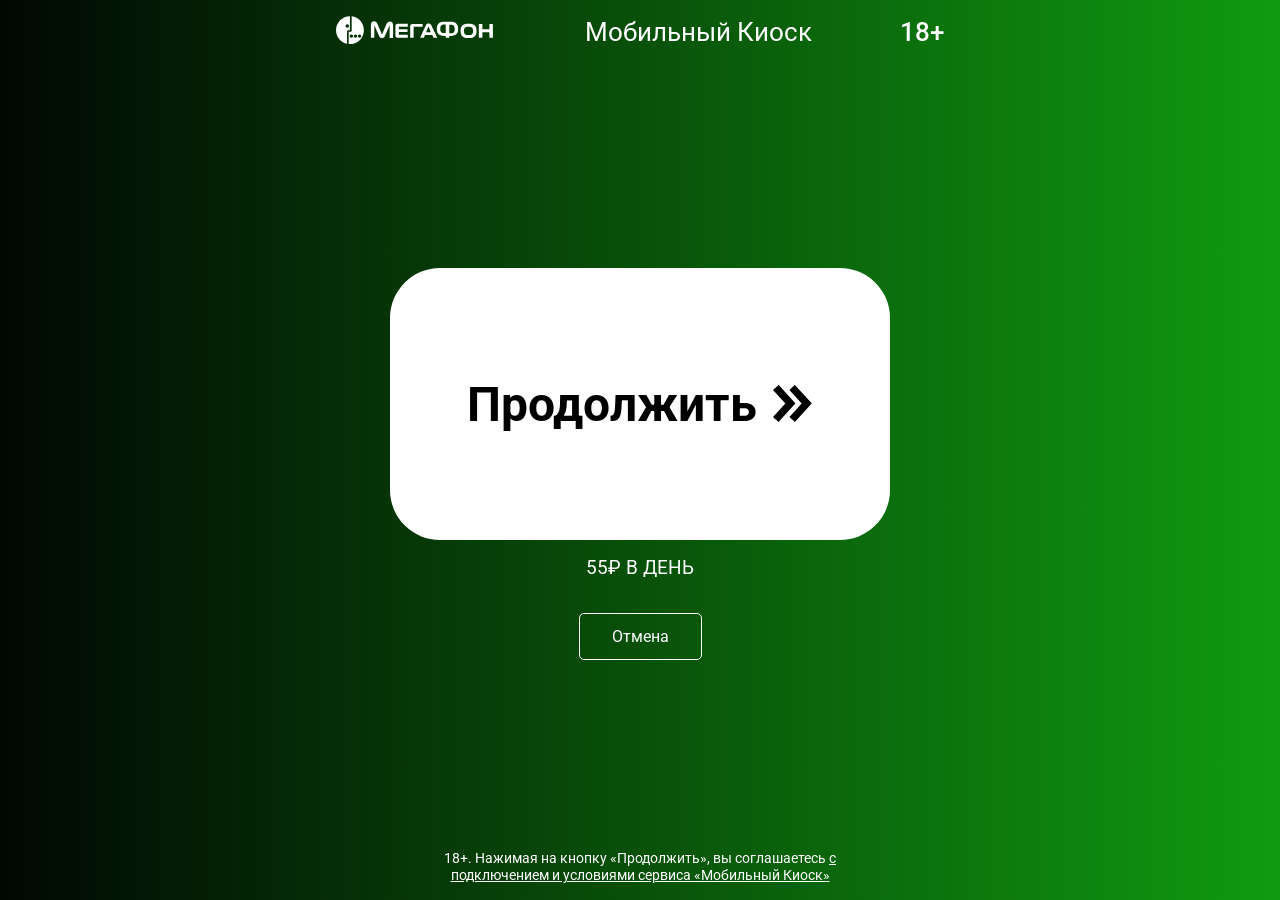
==== index.html @ 74bf2bff "Add files via upload" ====
<!DOCTYPE html>
<html lang="ru">
  <head>
    <meta charset="UTF-8" />
    <meta name="viewport" content="width=device-width, initial-scale=1.0" />
    <link rel="preconnect" href="https://fonts.googleapis.com" />
    <link rel="preconnect" href="https://fonts.gstatic.com" crossorigin />
    <link
      href="https://fonts.googleapis.com/css2?family=Montserrat+Alternates:ital,wght@0,100;0,200;0,300;0,400;0,500;0,600;0,700;0,800;0,900;1,100;1,200;1,300;1,400;1,500;1,600;1,700;1,800;1,900&family=Montserrat:ital,wght@0,100..900;1,100..900&family=PT+Sans:ital,wght@0,400;0,700;1,400;1,700&family=Roboto:ital,wght@0,100..900;1,100..900&display=swap"
      rel="stylesheet"
    />
    <title>МОБИЛЬНЫЙ КИОСК</title>
    <style>
      :root {
        font-size: 10px;
        font-size: clamp(6px, 3vmin, 16px);
        --container: 640px;
        --bgColor: linear-gradient(90deg, #010703, #109b10);
        --logoMega-size: 10rem;
        --logoText-size: 1.6rem;
        /* --logoMega-color: #25c04b; */
        --logoMega-color: white;
        --btnWrapper-size: 10px;
        --footerWrapper-size: 0.9rem;
      }

      * {
        margin: 0;
        padding: 0;
        -webkit-box-sizing: border-box;
        box-sizing: border-box;
        font-family: Roboto, sans-serif;
      }

      body {
        display: flex;
        flex-direction: column;
        width: 100%;
        height: calc(var(--vh, 1vh) * 100);  
        height: 100dvh;
        position: fixed;
        overflow: hidden; 
      }

      .bg {
        width: 100%;
        height: 100%;
        position: fixed;
        top: 0;
        left: 0;
        background: var(--bgColor);
        z-index: -1;
      }

      .header {
        width: 100%;
        padding-top: 1rem;
        padding-bottom: 1rem;
      }

      .headerWrapper {
        display: flex;
        justify-content: space-between;
        align-items: center;
        /* align-items: baseline;  */
      }

      .container {
        width: 100%;
        max-width: var(--container);
        margin-left: auto;
        margin-right: auto;
        padding-left: 1rem;
        padding-right: 1rem;
      }

      .logoMega {
        width: var(--logoMega-size);
      }

      .logoMega svg path,
      .logoMega svg polygon {
        fill: var(--logoMega-color);
      }

      .logoText {
        font-size: var(--logoText-size);
        font-family: Roboto, sans-serif;
        color: white;
        font-weight: 400;
        /* transform: translateY(-0.2rem);  */
      }

      .logoAge {
        font-size: var(--logoText-size);
        font-family: Roboto, sans-serif;
        color: white;
        font-weight: 500;
        /* transform: translateY(-0.2rem);  */
      }

      .main {
        width: 100%;
        flex: 1;
        min-height: 0;
        margin-bottom: auto;
      }

      .mainWrapper {
        display: flex;
        flex-direction: column;
        justify-content: center;
        align-items: center;
        width: 100%;
        height: 100%;
      }

      .btnWrapper {
        display: flex;
        flex-direction: column;
        justify-content: center;
        align-items: center;
        width: 100%;
        max-width: 50em;
        font-size: var(--btnWrapper-size);
      }

      .btn {
        display: flex;
        justify-content: center;
        align-items: center;
        width: 100%;
        /* height: 30em; */
        height: 17rem;
        background-color: white;
        border-radius: 50px;
        text-decoration: none;
      }

      .btn span {
        display: flex;
        align-items: center;
        font-size: 3rem;
        cursor: pointer;
        font-weight: 700;
        color: black;
      }

      .btn span svg {
        width: 2.5rem;
        margin-left: 1rem;
      }

      .price {
        font-size: 1.2rem;
        color: white;
        text-align: center;
        padding-top: 1rem;
        padding-bottom: 1rem;
        margin-bottom: 2rem;
        text-transform: uppercase;
      }

      .cancelWrapper {
        font-size: 1rem;
      }

      .cancel {
        font-size: 1rem;
        padding: 0.8rem 2rem;
        background-color: #f1efef00;
        border: 1px solid #ffffff;
        color: #ffffff;
        border-radius: 5px;
        text-decoration: none;
      }



      .footer {
        width: 100%;
        padding-bottom: 1rem;
        font-size: var(--footerWrapper-size);
      }

      .footerWrapper {
        color: white;
        text-align: center;
      }
      .footerWrapper span a {
        color: white;
        cursor: pointer;
      }

      @media (max-height: 300px) {
        :root {
          font-size: 3vh;
        }
      }
      @media (max-width: 310px) {
        :root {
          font-size: 3vw;
        }
      }
    </style>
  </head>

  <body>
    <div class="bg"></div>
    <header class="header">
      <div class="container headerWrapper">
        <div class="logoMega">
          <svg
            version="1.1"
            id="Layer_1"
            xmlns="http://www.w3.org/2000/svg"
            xmlns:xlink="http://www.w3.org/1999/xlink"
            x="0px"
            y="0px"
            viewBox="0 0 310 55"
            enable-background="new 0 0 304 55"
            xml:space="preserve"
          >
            <g id="Page-1">
              <g id="megafon-logo-green">
                <g id="Group">
                  <path
                    id="Shape"
                    d="M30.3,0.7v27.8l0,0l0,0c0,1.3-1,2.2-2.2,2.2h-3.3l0,0c-0.2,0-0.3,0.2-0.3,0.3v23.3
                c0.8,0,1.6,0.2,2.5,0.2c14.9,0,27-12.1,27-27C54,13.8,43.7,2.3,30.3,0.7z M29.7,42.3c-1.9,0-3.3-1.6-3.3-3.3
                c0-1.9,1.6-3.3,3.3-3.3c1.9,0,3.3,1.6,3.3,3.3C33.2,40.8,31.6,42.3,29.7,42.3z M37.6,42.3c-1.9,0-3.3-1.6-3.3-3.3
                c0-1.9,1.6-3.3,3.3-3.3c1.9,0,3.3,1.6,3.3,3.3S39.6,42.3,37.6,42.3z M45.6,42.3c-1.9,0-3.3-1.6-3.3-3.3c0-1.9,1.6-3.3,3.3-3.3
                c1.9,0,3.3,1.6,3.3,3.3S47.5,42.3,45.6,42.3z"
                  />
                  <path
                    id="Shape_1_"
                    d="M27,0.6c-14.9,0-27,12.1-27,27c0,13.1,9.1,23.8,21.3,26.3V29.6l0,0c0-1.1,1-2,2-2.2l0,0
                h1.1h2.2c0.2,0,0.3-0.2,0.3-0.3L27,0.6L27,0.6z M21.8,22.8c-1.9,0-3.3-1.6-3.3-3.3c0-1.9,1.6-3.3,3.3-3.3c1.9,0,3.3,1.6,3.3,3.3
                S23.6,22.8,21.8,22.8z"
                  />
                </g>
                <g id="Group_1_" transform="translate(67.000000, 10.000000)">
                  <polygon
                    id="Shape_2_"
                    points="230.3,5.3 230.3,15.5 216.7,15.5 216.7,5.3 209.8,5.3 209.8,32.3 216.7,32.3
                216.7,21.4 230.3,21.4 230.3,32.3 237,32.3 237,5.3 			"
                  />
                  <path
                    id="Shape_3_"
                    d="M117.9,8.4c-1.1-2.4-3.3-3.7-5.5-3.7l0,0l0,0l0,0c-2.2,0-4.5,1.3-5.5,3.7L96,32.4h7.2
                l2.4-5.7h14l2.4,5.7h7.2L117.9,8.4z M107.5,21.3l4.1-9.9c0.2-0.3,0.3-0.3,0.5-0.3l0,0l0,0c0.2,0,0.5,0,0.5,0.3l4.1,9.9H107.5z"
                  />
                  <path
                    id="Shape_4_"
                    d="M37.5,0.5c-3.2,0-5.2,1.7-6.7,5.1l-8.7,20.3L13.3,5.5c-1.4-3.3-3.5-5.1-6.7-5.1
                c-3,0-6,2-6,6.7v25.1h6.7V8l8.9,20.1c1.1,2.9,3.2,4.6,5.9,4.6l0,0l0,0l0,0l0,0c2.9,0,4.8-1.7,5.9-4.6L36.9,8v24.5h6.7V7.4
                C43.5,2.7,40.5,0.5,37.5,0.5z"
                  />
                  <path
                    id="Shape_5_"
                    d="M55.4,26.6c-0.3,0-0.7-0.3-0.7-0.7v-4.8h16.8v-5.5H54.7v-4.1c0-0.3,0.3-0.7,0.7-0.7h16.7
                V5.1h-20c-2.4,0-4,1.9-4,4V28c0,2,1.7,4,4,4h20v-5.7H55.4V26.6L55.4,26.6z"
                  />
                  <path
                    id="Shape_6_"
                    d="M83.4,32.3V11.7c0-0.3,0.3-0.7,0.7-0.7h16.7V5.3h-20c-2.4,0-4,1.9-4,4v22.9L83.4,32.3
                L83.4,32.3L83.4,32.3z"
                  />
                  <path
                    id="Shape_7_"
                    d="M205.4,18.9c0-9.4-4.1-13.8-14.3-13.8h-2.4c-10.2,0-14.3,4.5-14.3,13.8l0,0
                c0,9.2,4.1,13.8,14.3,13.8h2.2C201.3,32.5,205.4,28.1,205.4,18.9L205.4,18.9z M190.9,27h-2.2c-5.5,0-7.8-2.5-7.8-8.1l0,0
                c0-5.4,1.9-8.1,7.8-8.1h2.2c5.7,0,7.8,2.7,7.8,8.1l0,0C198.7,24.4,196.6,27,190.9,27z"
                  />
                  <path
                    id="Shape_8_"
                    d="M155.7,1.1h-13.4c-10,0-14,5.1-14,13.8c0,1.4,0.2,2.7,0.3,3.8c1.1,6.2,4.8,10,14.1,10h3
                v3.5h6.7v-3.5h2.9c9.4,0,13.1-3.8,14.1-10c0.2-1.1,0.3-2.4,0.3-3.8C169.6,6.2,165.5,1.1,155.7,1.1z M145.5,23.1h-3
                c-4.6,0-6.2-1.7-7.2-4.5c-0.3-1-0.3-2.4-0.3-3.8c0-5.7,2.7-8.1,6.5-8.1h4.1v16.4H145.5L145.5,23.1z M162.7,18.9
                c-1,2.7-2.7,4.5-7.2,4.5h-3V6.9h4.1c3.8,0,6.5,2.4,6.5,8.1C163,16.5,163,17.7,162.7,18.9z"
                  />
                </g>
              </g>
            </g>
          </svg>
        </div>
        <div class="logoText">Мобильный Киоск</div>
        <div class="logoAge">18+</div>
      </div>
    </header>
    <main class="main">
      <div class="container mainWrapper">
        <div class="btnWrapper">
          <a href="#" id="btn" class="btn">
            <span
              >Продолжить
              <svg
                width="100%"
                height="100%"
                viewBox="0 0 31 29"
                fill="none"
                xmlns="http://www.w3.org/2000/svg"
              >
                <path
                  d="M4.85352 1.39822L16.1035 13.8982L16.498 14.3367L16.0996 14.7722L4.64062 27.2722L4.20312 27.7488L3.72461 27.3142L1.43262 25.2303L0.954102 24.7957L1.38672 24.3142L10.3701 14.3328L1.38672 4.35134L0.935547 3.84939L1.4541 3.41677L3.9541 1.33377L4.43457 0.9324L4.85352 1.39822ZM17.3496 1.39334L28.8076 13.8933L29.21 14.3328L28.8076 14.7722L17.3496 27.2722L16.9121 27.7488L16.4326 27.3142L14.1416 25.2303L13.6631 24.7957L14.0957 24.3142L23.0791 14.3328L14.0957 4.35134L13.6631 3.8699L14.1416 3.43533L16.4326 1.35134L16.9121 0.916775L17.3496 1.39334Z"
                  fill="black"
                  stroke="black"
                  stroke-width="1.3"
                />
              </svg>
            </span>
          </a>
          <div class="price">55₽ в день</div>
          <div class="cancelWrapper">
            <a href="https:google.com" class="cancel"> Отмена </a>
          </div>
        </div>
      </div>
    </main>
    <footer class="footer">
      <div class="container footerWrapper">
        <span>
          18+. Нажимая на кнопку «Продолжить», вы соглашаетесь
          <a href="http://moy-m-portal.ru/moi_podpiski/">
            с <br />
            подключением и условиями сервиса «Мобильный Киоск»</a
          >
        </span>
      </div>
    </footer>
  </body>

  <script>
    let vh = window.innerHeight * 0.01;
    document.documentElement.style.setProperty("--vh", `${vh}px`);

    window.addEventListener(
      "orientationchange",
      function () {
        let vh = window.innerHeight * 0.01;
        document.documentElement.style.setProperty("--vh", `${vh}px`);
      },
      false
    );
    window.addEventListener("resize", () => {
      let vh = window.innerHeight * 0.01;
      document.documentElement.style.setProperty("--vh", `${vh}px`);
    });
  </script>
</html>
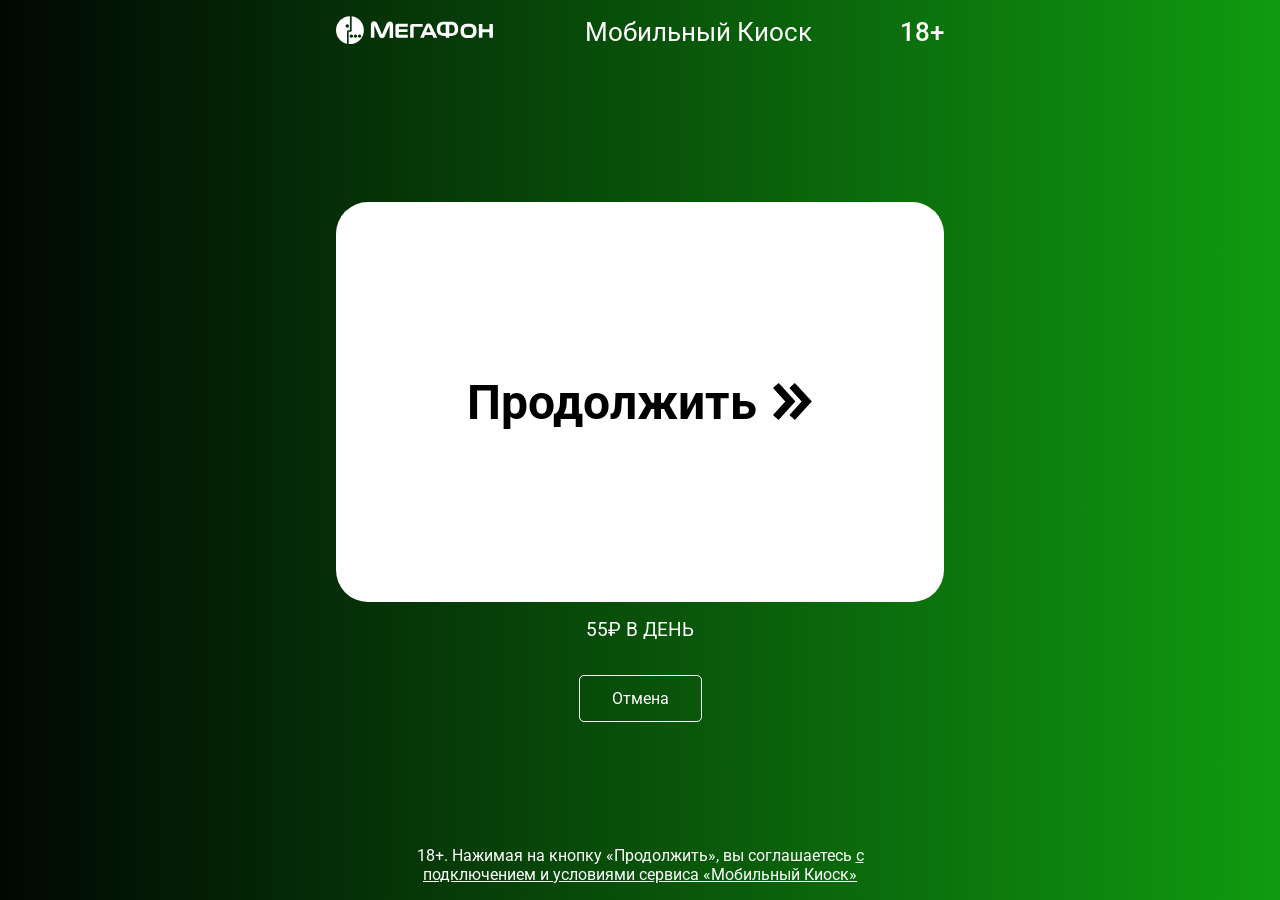
==== commit e8ca86c5: "Add files via upload" ====
--- a/index.html
+++ b/index.html
@@ -21,7 +21,7 @@
         /* --logoMega-color: #25c04b; */
         --logoMega-color: white;
         --btnWrapper-size: 10px;
-        --footerWrapper-size: 0.9rem;
+        --footerWrapper-size: 1rem;
       }
 
       * {
@@ -121,7 +121,7 @@
         justify-content: center;
         align-items: center;
         width: 100%;
-        max-width: 50em;
+        max-width: 50rem;
         font-size: var(--btnWrapper-size);
       }
 
@@ -131,9 +131,9 @@
         align-items: center;
         width: 100%;
         /* height: 30em; */
-        height: 17rem;
+        height: 25rem;
         background-color: white;
-        border-radius: 50px;
+        border-radius: 2rem;
         text-decoration: none;
       }
 
@@ -175,8 +175,6 @@
         text-decoration: none;
       }
 
-
-
       .footer {
         width: 100%;
         padding-bottom: 1rem;
@@ -192,14 +190,29 @@
         cursor: pointer;
       }
 
+      @media (max-height: 700px){
+        .btn{
+            height: 20rem;
+        }
+
+        .price {
+            margin-bottom: 1rem;
+        }
+      }
+
+      
+      @media (max-height: 650px){ .btn{height: 17rem;}}
+
+      @media (max-height: 500px){ .btn{height: 15rem;}}
+
       @media (max-height: 300px) {
         :root {
-          font-size: 3vh;
+            font-size: clamp(1px, 2.5vmin, 10px);
         }
       }
       @media (max-width: 310px) {
         :root {
-          font-size: 3vw;
+            font-size: clamp(1px, 2.5vmin, 10px);
         }
       }
     </style>
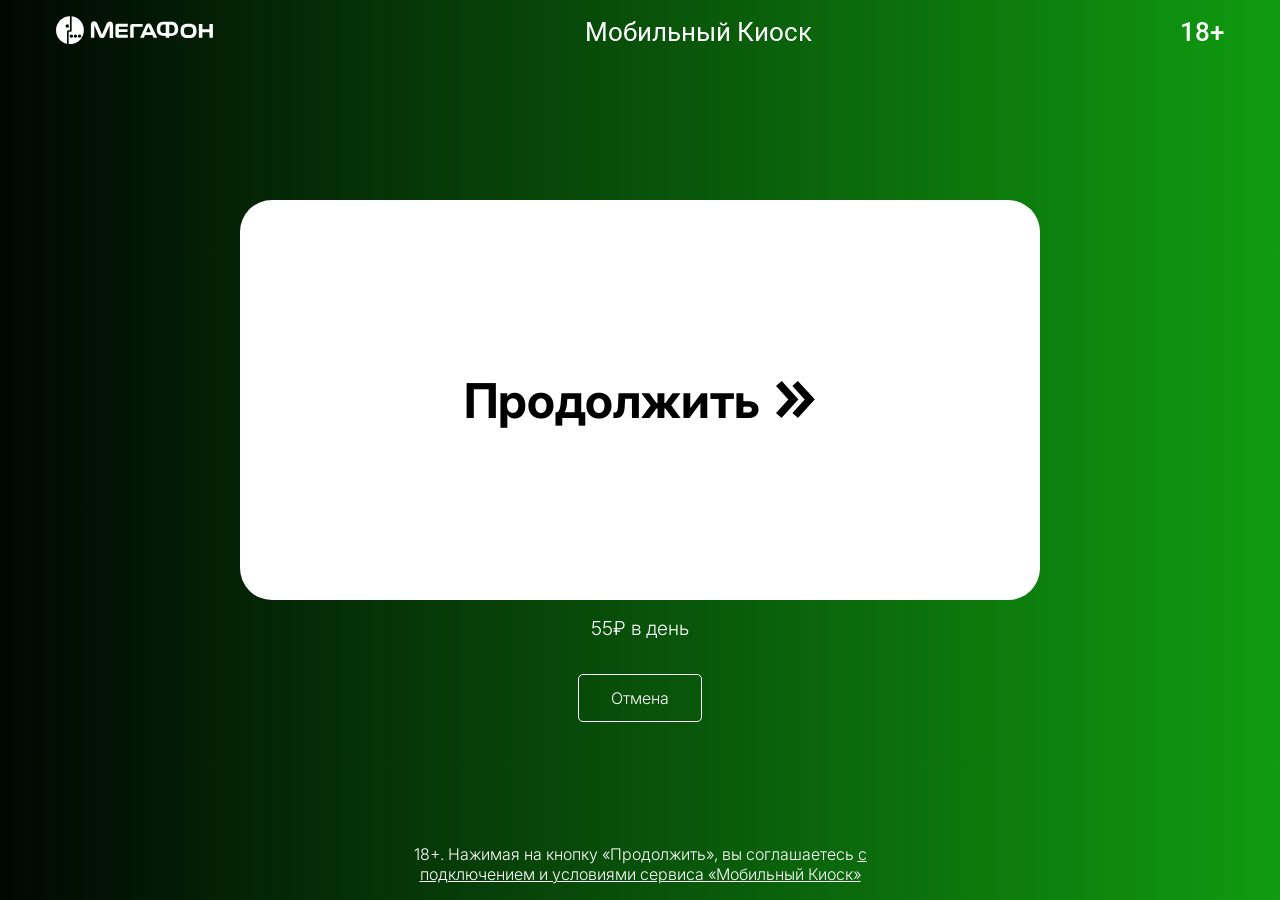
==== commit 97e116f9: "Add files via upload" ====
--- a/index.html
+++ b/index.html
@@ -3,18 +3,15 @@
   <head>
     <meta charset="UTF-8" />
     <meta name="viewport" content="width=device-width, initial-scale=1.0" />
-    <link rel="preconnect" href="https://fonts.googleapis.com" />
-    <link rel="preconnect" href="https://fonts.gstatic.com" crossorigin />
-    <link
-      href="https://fonts.googleapis.com/css2?family=Montserrat+Alternates:ital,wght@0,100;0,200;0,300;0,400;0,500;0,600;0,700;0,800;0,900;1,100;1,200;1,300;1,400;1,500;1,600;1,700;1,800;1,900&family=Montserrat:ital,wght@0,100..900;1,100..900&family=PT+Sans:ital,wght@0,400;0,700;1,400;1,700&family=Roboto:ital,wght@0,100..900;1,100..900&display=swap"
-      rel="stylesheet"
-    />
-    <title>МОБИЛЬНЫЙ КИОСК</title>
+    <link rel="preconnect" href="https://fonts.googleapis.com">
+    <link rel="preconnect" href="https://fonts.gstatic.com" crossorigin>
+    <link href="https://fonts.googleapis.com/css2?family=Inter:ital,opsz,wght@0,14..32,100..900;1,14..32,100..900&family=Roboto:ital,wght@0,100..900;1,100..900&display=swap" rel="stylesheet">
+    <title>Megafon Киоск</title>
     <style>
       :root {
         font-size: 10px;
         font-size: clamp(6px, 3vmin, 16px);
-        --container: 640px;
+        --container: 1200px;
         --bgColor: linear-gradient(90deg, #010703, #109b10);
         --logoMega-size: 10rem;
         --logoText-size: 1.6rem;
@@ -29,7 +26,6 @@
         padding: 0;
         -webkit-box-sizing: border-box;
         box-sizing: border-box;
-        font-family: Roboto, sans-serif;
       }
 
       body {
@@ -85,7 +81,7 @@
 
       .logoText {
         font-size: var(--logoText-size);
-        font-family: Roboto, sans-serif;
+        font-family: "Roboto", sans-serif;
         color: white;
         font-weight: 400;
         /* transform: translateY(-0.2rem);  */
@@ -93,7 +89,7 @@
 
       .logoAge {
         font-size: var(--logoText-size);
-        font-family: Roboto, sans-serif;
+        font-family: "Roboto", sans-serif;
         color: white;
         font-weight: 500;
         /* transform: translateY(-0.2rem);  */
@@ -141,6 +137,7 @@
         display: flex;
         align-items: center;
         font-size: 3rem;
+        font-family: "Inter", sans-serif;
         cursor: pointer;
         font-weight: 700;
         color: black;
@@ -153,12 +150,13 @@
 
       .price {
         font-size: 1.2rem;
+        font-weight: 300;
+        font-family: "Inter", sans-serif;
         color: white;
         text-align: center;
         padding-top: 1rem;
         padding-bottom: 1rem;
         margin-bottom: 2rem;
-        text-transform: uppercase;
       }
 
       .cancelWrapper {
@@ -167,6 +165,8 @@
 
       .cancel {
         font-size: 1rem;
+        font-weight: 300;
+        font-family: "Inter", sans-serif;
         padding: 0.8rem 2rem;
         background-color: #f1efef00;
         border: 1px solid #ffffff;
@@ -179,6 +179,8 @@
         width: 100%;
         padding-bottom: 1rem;
         font-size: var(--footerWrapper-size);
+        font-weight: 300;
+        font-family: "Inter", sans-serif;
       }
 
       .footerWrapper {
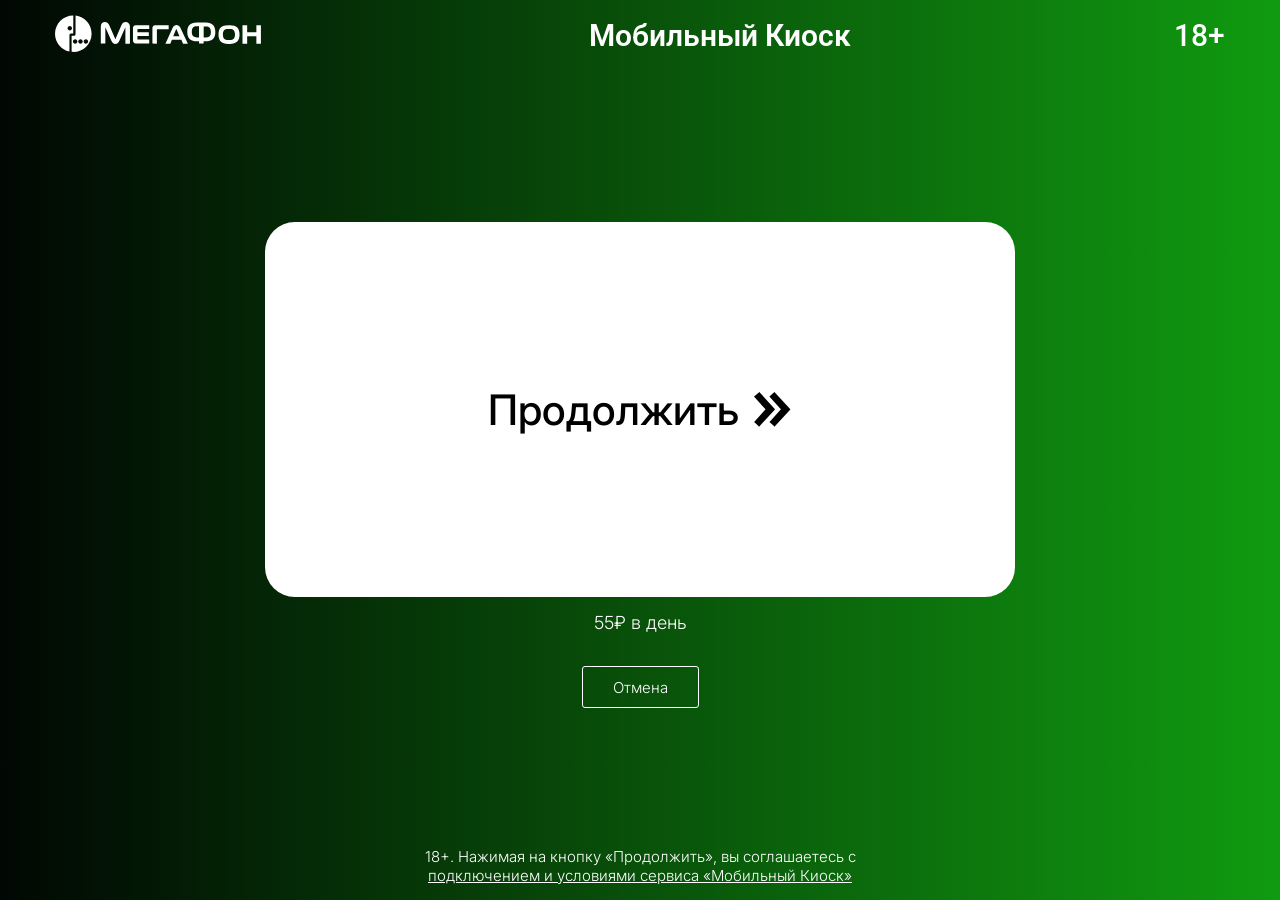
==== commit 86b46be2: "Add files via upload" ====
--- a/index.html
+++ b/index.html
@@ -3,14 +3,17 @@
   <head>
     <meta charset="UTF-8" />
     <meta name="viewport" content="width=device-width, initial-scale=1.0" />
-    <link rel="preconnect" href="https://fonts.googleapis.com">
-    <link rel="preconnect" href="https://fonts.gstatic.com" crossorigin>
-    <link href="https://fonts.googleapis.com/css2?family=Inter:ital,opsz,wght@0,14..32,100..900;1,14..32,100..900&family=Roboto:ital,wght@0,100..900;1,100..900&display=swap" rel="stylesheet">
+    <link rel="preconnect" href="https://fonts.googleapis.com" />
+    <link rel="preconnect" href="https://fonts.gstatic.com" crossorigin />
+    <link
+      href="https://fonts.googleapis.com/css2?family=Inter:ital,opsz,wght@0,14..32,100..900;1,14..32,100..900&family=Roboto:ital,wght@0,100..900;1,100..900&display=swap"
+      rel="stylesheet"
+    />
     <title>Megafon Киоск</title>
     <style>
       :root {
         font-size: 10px;
-        font-size: clamp(6px, 3vmin, 16px);
+        font-size: clamp(6px, 3vmin, 14px);
         --container: 1200px;
         --bgColor: linear-gradient(90deg, #010703, #109b10);
         --logoMega-size: 10rem;
@@ -32,10 +35,10 @@
         display: flex;
         flex-direction: column;
         width: 100%;
-        height: calc(var(--vh, 1vh) * 100);  
+        height: calc(var(--vh, 1vh) * 100);
         height: 100dvh;
         position: fixed;
-        overflow: hidden; 
+        overflow: hidden;
       }
 
       .bg {
@@ -83,7 +86,7 @@
         font-size: var(--logoText-size);
         font-family: "Roboto", sans-serif;
         color: white;
-        font-weight: 400;
+        font-weight: 600;
         /* transform: translateY(-0.2rem);  */
       }
 
@@ -117,7 +120,7 @@
         justify-content: center;
         align-items: center;
         width: 100%;
-        max-width: 50rem;
+        max-width: 30rem;
         font-size: var(--btnWrapper-size);
       }
 
@@ -127,7 +130,7 @@
         align-items: center;
         width: 100%;
         /* height: 30em; */
-        height: 25rem;
+        height: 23rem;
         background-color: white;
         border-radius: 2rem;
         text-decoration: none;
@@ -136,10 +139,10 @@
       .btn span {
         display: flex;
         align-items: center;
-        font-size: 3rem;
+        font-size: 2.8rem;
         font-family: "Inter", sans-serif;
         cursor: pointer;
-        font-weight: 700;
+        font-weight: 500;
         color: black;
       }
 
@@ -167,11 +170,11 @@
         font-size: 1rem;
         font-weight: 300;
         font-family: "Inter", sans-serif;
-        padding: 0.8rem 2rem;
+        padding: 0.7rem 2rem;
         background-color: #f1efef00;
-        border: 1px solid #ffffff;
+        border: 0.7px solid #ffffff;
         color: #ffffff;
-        border-radius: 5px;
+        border-radius: 3px;
         text-decoration: none;
       }
 
@@ -192,29 +195,92 @@
         cursor: pointer;
       }
 
-      @media (max-height: 700px){
-        .btn{
-            height: 20rem;
-        }
-
+      @media (min-width: 350px) {
+      }
+
+      @media (min-width: 350px) and (max-height: 670px) {
+      }
+
+      @media (min-width: 400px) {
+        :root {
+          --logoMega-size: 12rem;
+          --logoText-size: 1.8rem;
+        }
+      }
+
+      @media (min-width: 500px) and (max-height: 960px) {
+        :root {
+          font-size: 14px;
+          font-size: clamp(6px, 3.5vmin, 15px);
+        }
+      }
+
+      @media (min-width: 500px) and (max-height: 770px) {
+        :root {
+          font-size: 12px;
+          font-size: clamp(6px, 3vmin, 15px);
+        }
+      }
+
+      @media (min-width: 500px) and (max-height: 720px) {
+        :root {
+          font-size: 11px;
+          font-size: clamp(6px, 3vmin, 14px);
+        }
+      }
+
+      @media (min-width: 640px) {
+        :root {
+          --logoMega-size: 14rem;
+          --logoText-size: 2rem;
+        }
+        .btnWrapper{
+            max-width: 50rem;
+        }
+        .btn {
+          height: 25rem;
+        }
+      }
+
+      @media (min-width: 640px) and (min-height: 960px) {
+        :root {
+          font-size: 16px;
+          font-size: clamp(6px, 4vmin, 16px);
+        }
+        .btn {
+          height: 25rem;
+        }
+      }
+
+      @media (max-height: 650px) {
+        .btn {
+          height: 23rem;
+        }
+      }
+
+      @media (max-height: 560px) {
+        .btn {
+          height: 18rem;
+        }
         .price {
-            margin-bottom: 1rem;
-        }
-      }
-
-      
-      @media (max-height: 650px){ .btn{height: 17rem;}}
-
-      @media (max-height: 500px){ .btn{height: 15rem;}}
+          margin-bottom: 1rem;
+        }
+      }
+
+      @media (max-height: 500px) {
+        .btn {
+          height: 15rem;
+        }
+      }
 
       @media (max-height: 300px) {
         :root {
-            font-size: clamp(1px, 2.5vmin, 10px);
+          font-size: clamp(1px, 2.5vmin, 10px);
         }
       }
       @media (max-width: 310px) {
         :root {
-            font-size: clamp(1px, 2.5vmin, 10px);
+          font-size: clamp(1px, 2.5vmin, 10px);
         }
       }
     </style>
@@ -335,9 +401,9 @@
     <footer class="footer">
       <div class="container footerWrapper">
         <span>
-          18+. Нажимая на кнопку «Продолжить», вы соглашаетесь
+          18+. Нажимая на кнопку «Продолжить», вы соглашаетесь с
           <a href="http://moy-m-portal.ru/moi_podpiski/">
-            с <br />
+            <br />
             подключением и условиями сервиса «Мобильный Киоск»</a
           >
         </span>
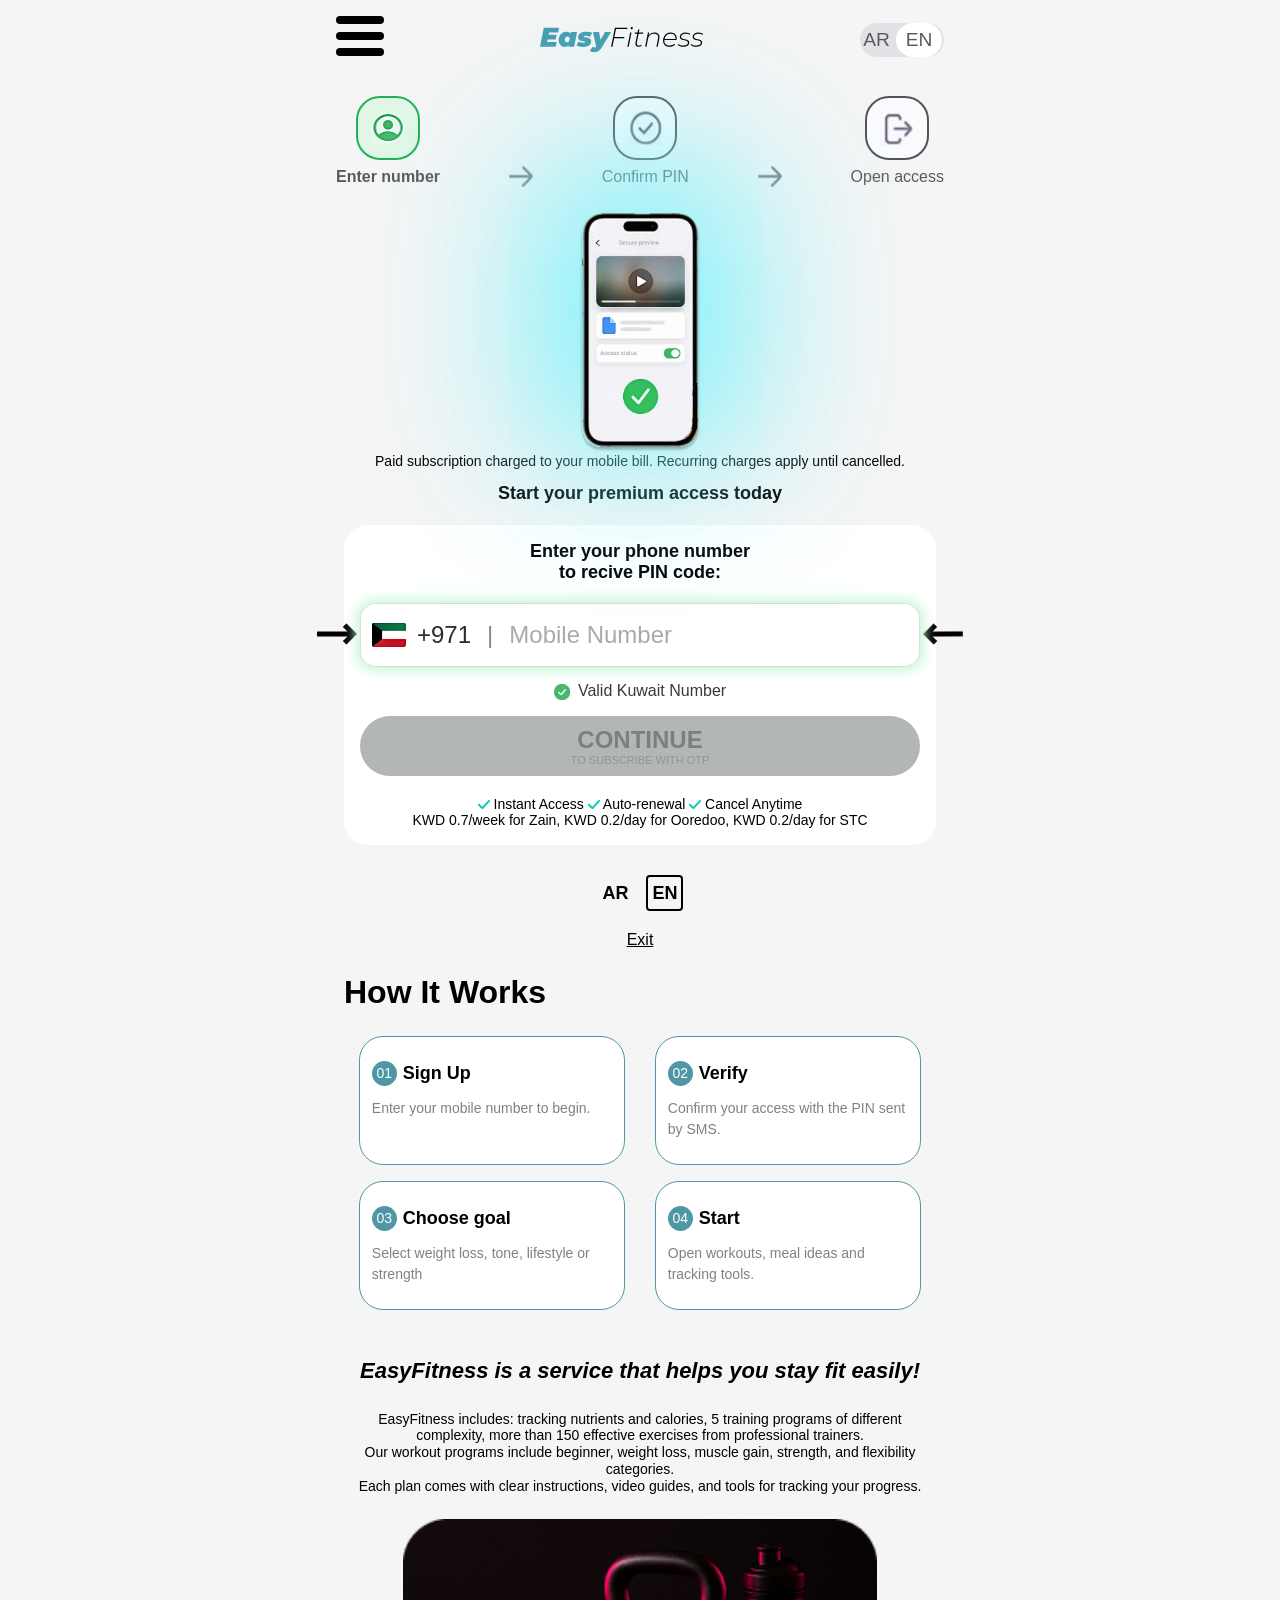
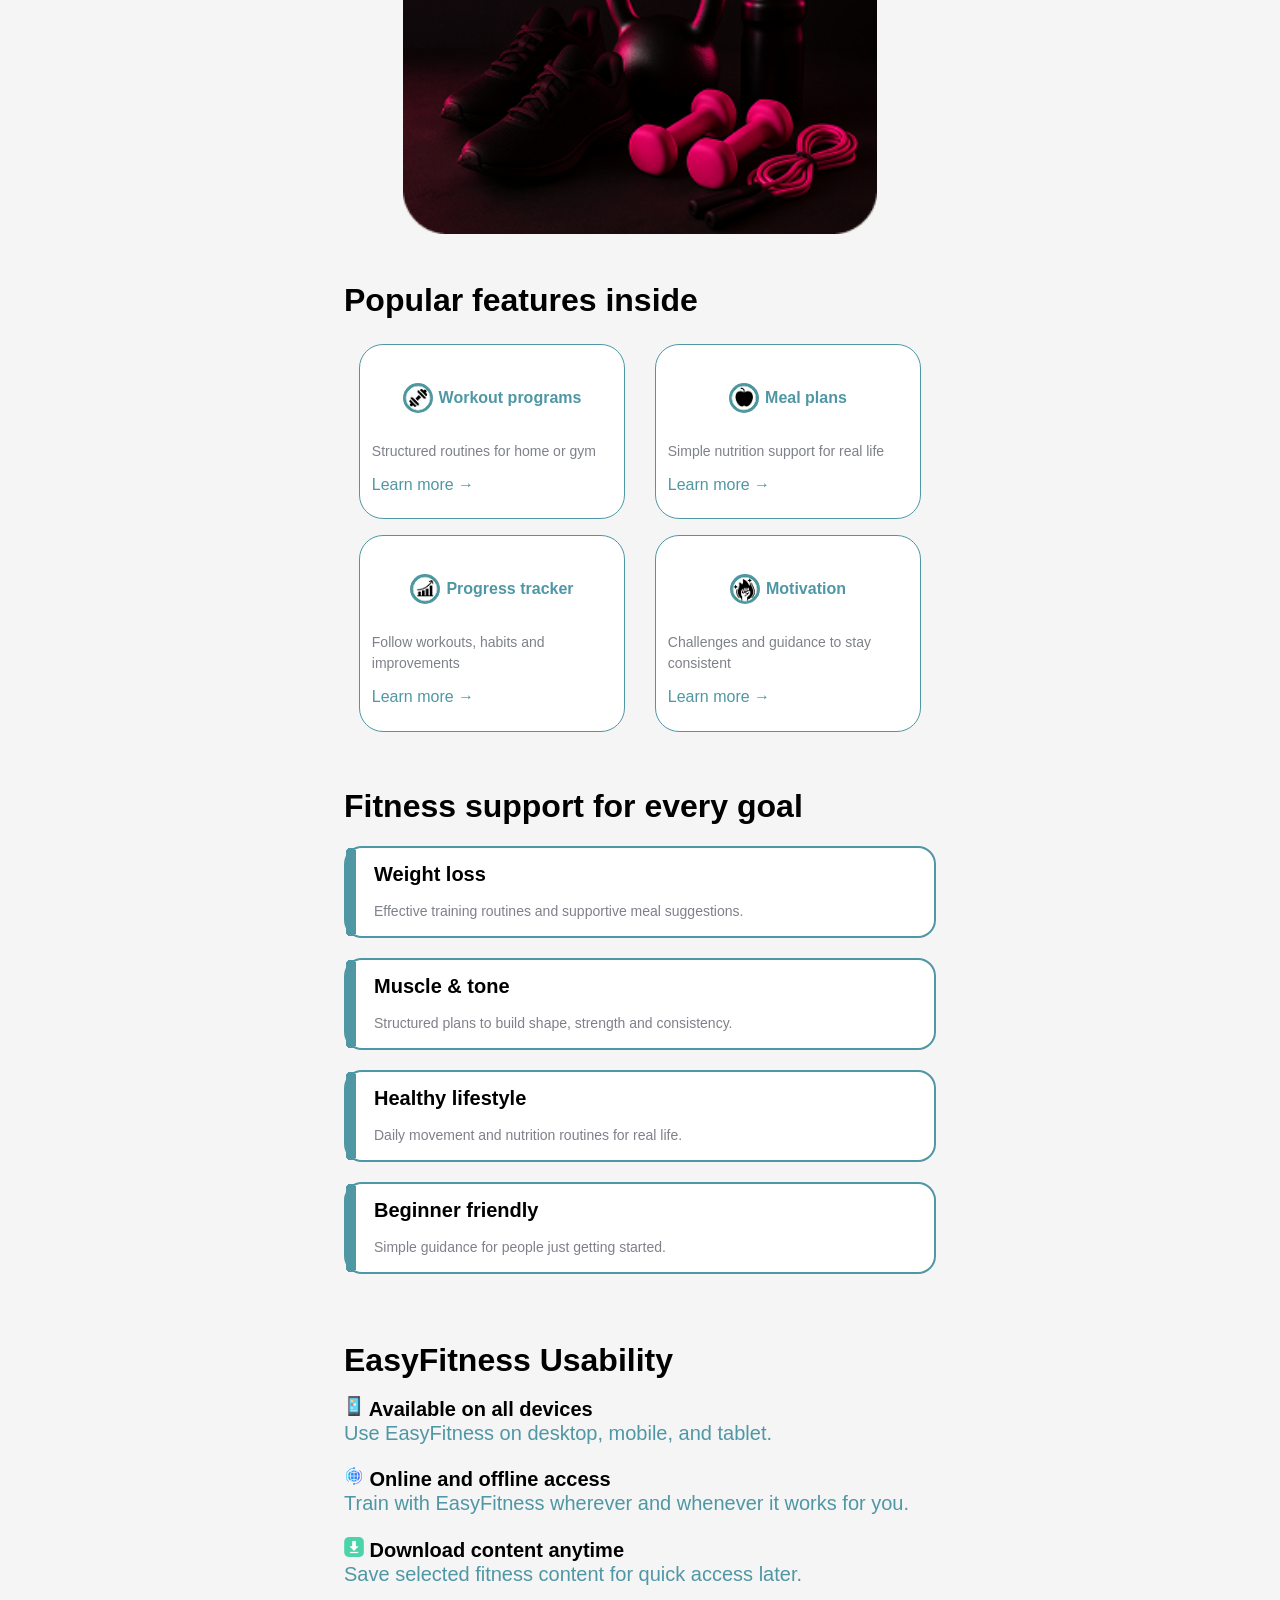
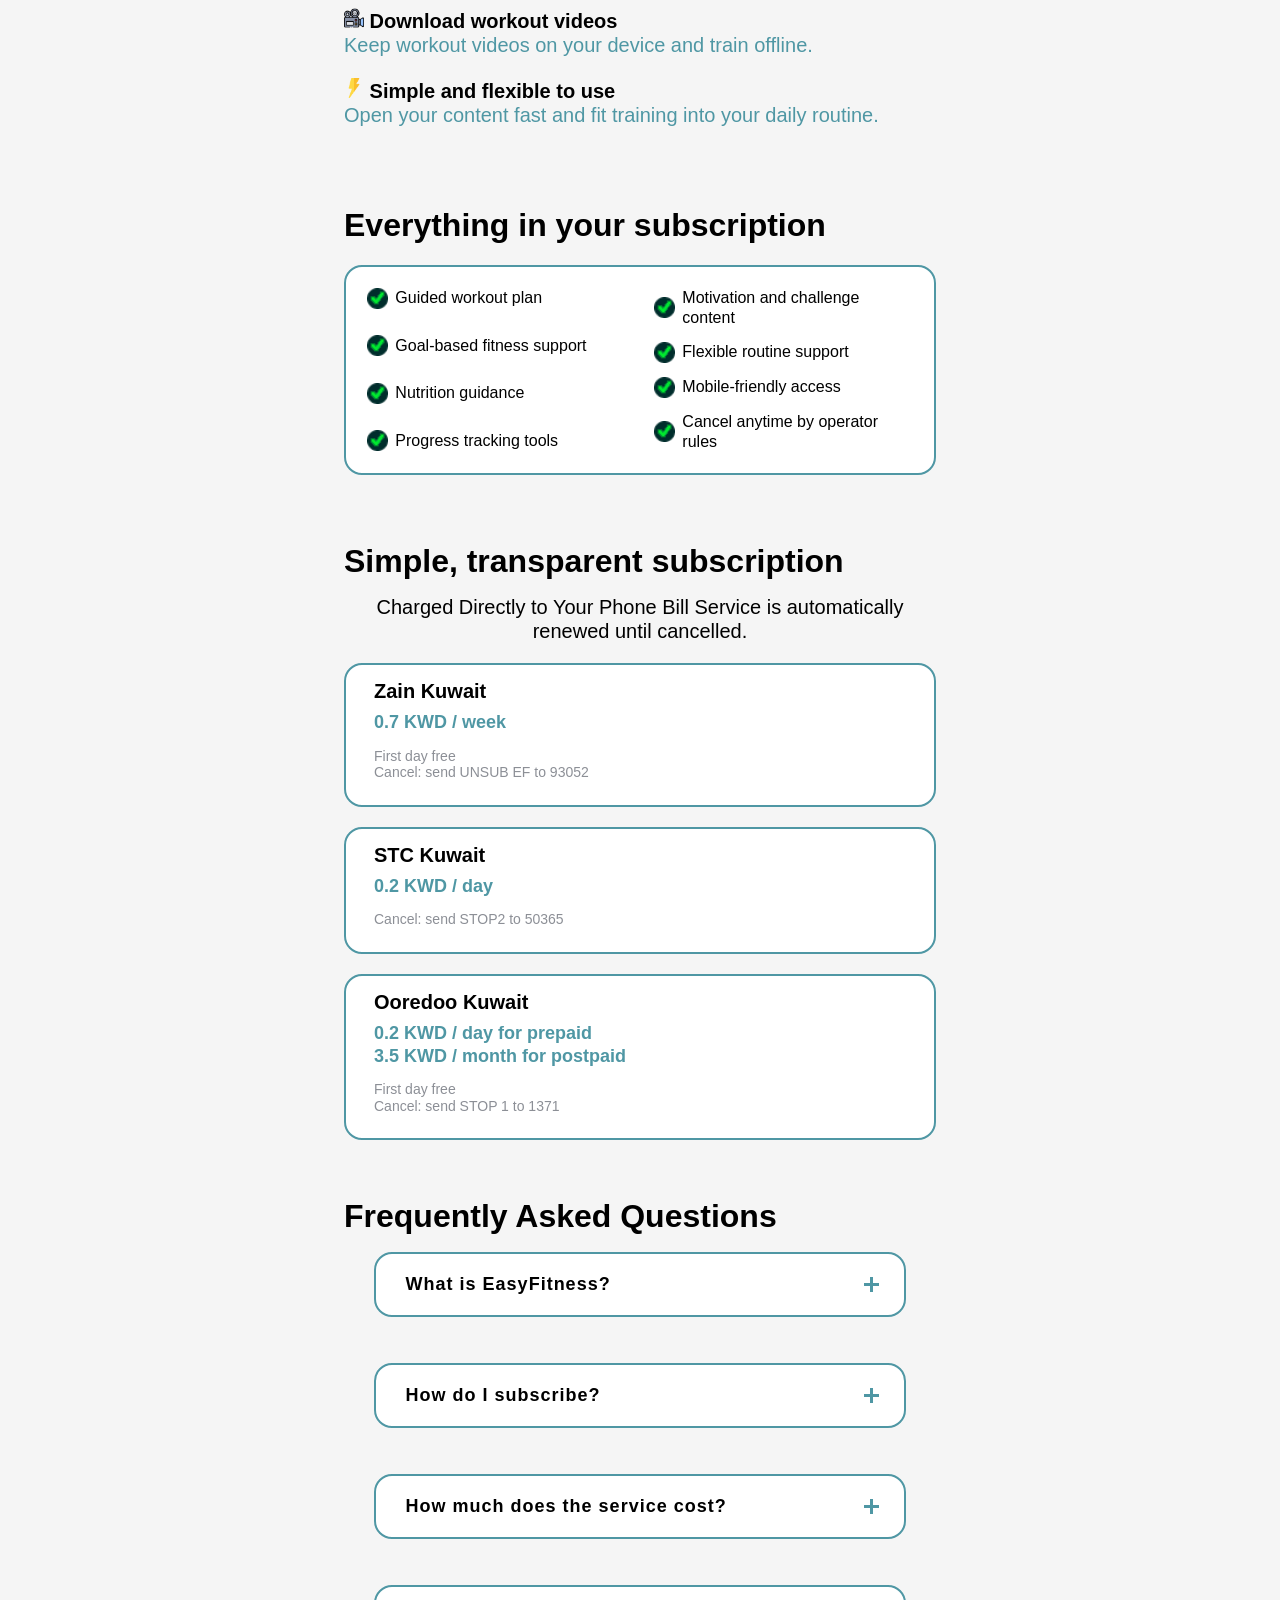
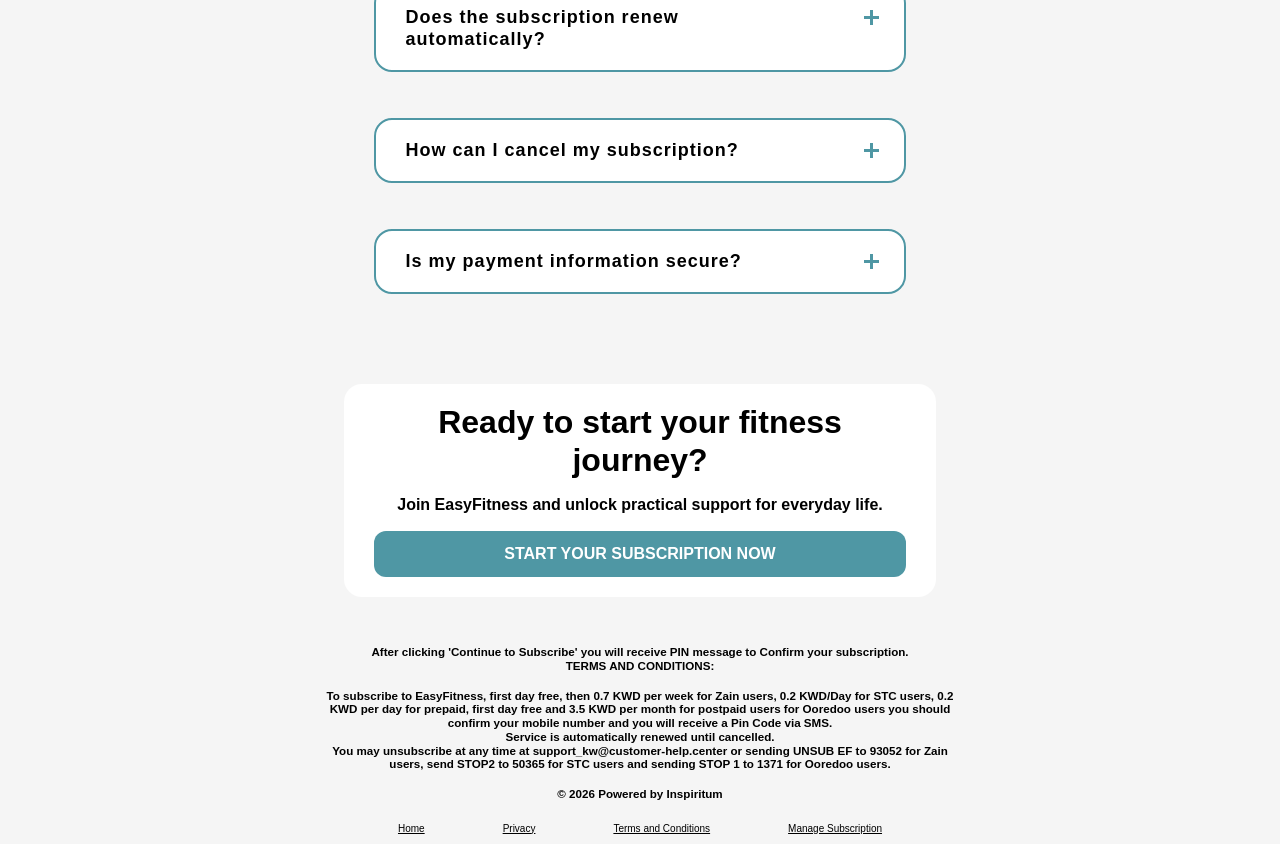
==== commit 7a395a01: "Add files via upload" ====
--- a/index.html
+++ b/index.html
@@ -1,431 +1,602 @@
-<!DOCTYPE html>
-<html lang="ru">
-  <head>
-    <meta charset="UTF-8" />
-    <meta name="viewport" content="width=device-width, initial-scale=1.0" />
-    <link rel="preconnect" href="https://fonts.googleapis.com" />
-    <link rel="preconnect" href="https://fonts.gstatic.com" crossorigin />
-    <link
-      href="https://fonts.googleapis.com/css2?family=Inter:ital,opsz,wght@0,14..32,100..900;1,14..32,100..900&family=Roboto:ital,wght@0,100..900;1,100..900&display=swap"
-      rel="stylesheet"
-    />
-    <title>Megafon Киоск</title>
-    <style>
-      :root {
-        font-size: 10px;
-        font-size: clamp(6px, 3vmin, 14px);
-        --container: 1200px;
-        --bgColor: linear-gradient(90deg, #010703, #109b10);
-        --logoMega-size: 10rem;
-        --logoText-size: 1.6rem;
-        /* --logoMega-color: #25c04b; */
-        --logoMega-color: white;
-        --btnWrapper-size: 10px;
-        --footerWrapper-size: 1rem;
+<html>
+
+<head>
+  <meta charset="utf-8">
+  <title data-trans="title">EasyFitness</title>
+  <meta name="viewport" content="width=device-width, initial-scale=1.0">
+  <meta name="description" content="">
+  <meta name="author" content="">
+  <link rel="stylesheet" type="text/css" href="css/style.css">
+  <link rel="icon" type="image/png" href="./images/favicon.ico">
+</head>
+
+<body>
+
+  <div class="popup" id="popup">
+    <div class="closeBtnWrapper">
+      <div class="close-btn" id="closeBtn">×</div>
+    </div>
+    <ul class="menu" id="menu">
+      <li>
+        <a data-trans="menu_links_1" href="https://fitnesskw.com/">Home</a>
+      </li>
+      <li>
+        <a data-trans="menu_links_2" href="https://fitnesskw.com/privacy.html">Privacy</a>
+      </li>
+      <li>
+        <a data-trans="menu_links_3" href="https://fitnesskw.com/terms.html">Terms and Conditions</a>
+      </li>
+      <li>
+        <a data-trans="menu_links_4" href="https://fitnesskw.com/unsubscribe.html">Manage Subscription</a>
+      </li>
+    </ul>
+  </div>
+  <header class="header container">
+    <div class="header-wrapper">
+        <div id="hamb" class="menu-btn">
+            <div>
+            </div>
+            <div>
+            </div>
+            <div>
+            </div>
+        </div>
+        <div class="service-name1">
+            <a href="https://fitnesskw.com/index.html">
+                <svg xmlns="http://www.w3.org/2000/svg" width="100%" height="100%" viewBox="0 0 145.416 22.416">
+                  <defs>
+                    <style>
+                      .a {
+                        fill: #000000;
+                      }
+        
+                      .b {
+                        fill: #469db1;
+                      }
+                    </style>
+                  </defs>
+                  <g transform="translate(-139.048 -27.48)">
+                    <path class="a" d="M67.776-15.7,66.336-8.52h8.928l-.216,1.1H66.12L64.632,0H63.408l3.36-16.8H78l-.24,1.1ZM80.4-12.528h1.2L79.1,0H77.9Zm1.344-3.048a.881.881,0,0,1-.648-.264.853.853,0,0,1-.264-.624,1.036,1.036,0,0,1,.3-.744,1,1,0,0,1,.756-.312.921.921,0,0,1,.66.264.835.835,0,0,1,.276.624,1,1,0,0,1-.312.756A1.066,1.066,0,0,1,81.744-15.576ZM86.352-3.624a4.305,4.305,0,0,0-.1.888q0,1.8,1.92,1.8a3.215,3.215,0,0,0,2.04-.7l.36.888A4.123,4.123,0,0,1,87.888.1a2.952,2.952,0,0,1-2.1-.708,2.549,2.549,0,0,1-.756-1.956,4.651,4.651,0,0,1,.1-.96L86.736-11.5H84.408l.192-1.032h2.328l.552-2.736h1.2l-.552,2.736h3.984L91.92-11.5H87.936Zm15.744-9a4.661,4.661,0,0,1,3.288,1.068,3.812,3.812,0,0,1,1.152,2.94,6.983,6.983,0,0,1-.144,1.368L104.952,0h-1.2l1.44-7.248a5.649,5.649,0,0,0,.12-1.2,2.913,2.913,0,0,0-.9-2.292,3.826,3.826,0,0,0-2.628-.8,5.4,5.4,0,0,0-3.6,1.212,5.915,5.915,0,0,0-1.9,3.516L94.92,0h-1.2l2.5-12.528h1.176l-.48,2.376a5.524,5.524,0,0,1,2.22-1.86A7.016,7.016,0,0,1,102.1-12.624ZM110.928-6q-.048.528-.048.792a4.063,4.063,0,0,0,1.176,3.132,4.908,4.908,0,0,0,3.456,1.092,6.531,6.531,0,0,0,2.436-.444,5.089,5.089,0,0,0,1.86-1.236l.552.84a5.6,5.6,0,0,1-2.148,1.416,7.709,7.709,0,0,1-2.8.5A5.976,5.976,0,0,1,111.228-1.3,4.97,4.97,0,0,1,109.7-5.16a8.132,8.132,0,0,1,.888-3.816,6.767,6.767,0,0,1,2.448-2.676,6.49,6.49,0,0,1,3.5-.972,5.357,5.357,0,0,1,3.888,1.392,5.091,5.091,0,0,1,1.44,3.84A8.208,8.208,0,0,1,121.728-6Zm5.592-5.592A5.209,5.209,0,0,0,113-10.32a5.988,5.988,0,0,0-1.932,3.384h9.648a6.076,6.076,0,0,0,.024-.624,3.842,3.842,0,0,0-1.152-2.964A4.339,4.339,0,0,0,116.52-11.592ZM127.68.1a8.783,8.783,0,0,1-2.8-.444,5.591,5.591,0,0,1-2.076-1.14l.648-.936a4.91,4.91,0,0,0,1.86,1.068,7.586,7.586,0,0,0,2.46.4,5.579,5.579,0,0,0,3.012-.684,2.149,2.149,0,0,0,1.068-1.908,1.446,1.446,0,0,0-.432-1.1,2.763,2.763,0,0,0-1.056-.612q-.624-.2-1.728-.444a15.73,15.73,0,0,1-2.1-.552,3.287,3.287,0,0,1-1.356-.9,2.4,2.4,0,0,1-.552-1.668,3.239,3.239,0,0,1,1.428-2.76,6.359,6.359,0,0,1,3.8-1.032,8.391,8.391,0,0,1,2.328.324,4.746,4.746,0,0,1,1.8.9l-.552.936a4.728,4.728,0,0,0-1.668-.828,7.3,7.3,0,0,0-2-.276,5.107,5.107,0,0,0-2.892.72,2.194,2.194,0,0,0-1.068,1.9,1.516,1.516,0,0,0,.432,1.14,2.776,2.776,0,0,0,1.092.636q.66.216,1.764.456a16.059,16.059,0,0,1,2.076.54A3.259,3.259,0,0,1,132.5-5.3a2.317,2.317,0,0,1,.552,1.632,3.178,3.178,0,0,1-1.464,2.76A6.784,6.784,0,0,1,127.68.1Zm11.472,0a8.783,8.783,0,0,1-2.8-.444,5.591,5.591,0,0,1-2.076-1.14l.648-.936a4.91,4.91,0,0,0,1.86,1.068,7.586,7.586,0,0,0,2.46.4,5.579,5.579,0,0,0,3.012-.684,2.149,2.149,0,0,0,1.068-1.908,1.446,1.446,0,0,0-.432-1.1,2.763,2.763,0,0,0-1.056-.612q-.624-.2-1.728-.444a15.73,15.73,0,0,1-2.1-.552,3.286,3.286,0,0,1-1.356-.9,2.4,2.4,0,0,1-.552-1.668,3.239,3.239,0,0,1,1.428-2.76,6.359,6.359,0,0,1,3.8-1.032,8.391,8.391,0,0,1,2.328.324,4.746,4.746,0,0,1,1.8.9l-.552.936a4.728,4.728,0,0,0-1.668-.828,7.3,7.3,0,0,0-2-.276,5.107,5.107,0,0,0-2.892.72,2.194,2.194,0,0,0-1.068,1.9,1.516,1.516,0,0,0,.432,1.14,2.776,2.776,0,0,0,1.092.636q.66.216,1.764.456a16.059,16.059,0,0,1,2.076.54,3.259,3.259,0,0,1,1.332.876,2.317,2.317,0,0,1,.552,1.632,3.178,3.178,0,0,1-1.464,2.76A6.784,6.784,0,0,1,139.152.1Z" transform="translate(139 45)">
+                    </path>
+                    <path class="b" d="M8.112-12.528,7.728-10.56h7.1l-.816,4.08H6.888L6.456-4.272H14.88L14.016,0H.048l3.36-16.8H17.064L16.2-12.528Zm24.96-.6L30.456,0H25.344l.24-1.2A4.93,4.93,0,0,1,22.032.24,5.118,5.118,0,0,1,19.44-.48a5.455,5.455,0,0,1-2.028-2.1,6.5,6.5,0,0,1-.78-3.252,7.85,7.85,0,0,1,.948-3.84,7.133,7.133,0,0,1,2.556-2.712,6.547,6.547,0,0,1,3.48-.984,4.187,4.187,0,0,1,3.744,1.632l.288-1.392ZM22.128-6.1a2.136,2.136,0,0,0,.516,1.5,1.838,1.838,0,0,0,1.428.564,2.1,2.1,0,0,0,1.716-.816,3.371,3.371,0,0,0,.66-2.184,2.136,2.136,0,0,0-.516-1.5A1.838,1.838,0,0,0,24.5-9.1a2.1,2.1,0,0,0-1.716.816A3.371,3.371,0,0,0,22.128-6.1ZM38.3.24A15.806,15.806,0,0,1,35.016-.1,8.29,8.29,0,0,1,32.544-.96l1.872-3.7a7.726,7.726,0,0,0,2.172.888,9.746,9.746,0,0,0,2.388.312q1.608,0,1.608-.624,0-.264-.42-.4a8.633,8.633,0,0,0-1.332-.252,17.328,17.328,0,0,1-2.4-.516A4.052,4.052,0,0,1,34.7-6.3a2.865,2.865,0,0,1-.744-2.1,4.086,4.086,0,0,1,2.064-3.7,10.026,10.026,0,0,1,5.328-1.272,14.886,14.886,0,0,1,2.772.252,10.008,10.008,0,0,1,2.364.732l-1.872,3.7A7.681,7.681,0,0,0,40.7-9.672a3.064,3.064,0,0,0-1.26.192q-.4.192-.4.456t.408.4a11.306,11.306,0,0,0,1.392.3,16.966,16.966,0,0,1,2.364.516,3.973,3.973,0,0,1,1.7,1.056,2.859,2.859,0,0,1,.732,2.076,3.97,3.97,0,0,1-.972,2.7,5.84,5.84,0,0,1-2.64,1.668A11.838,11.838,0,0,1,38.3.24Zm25.1-13.368L55.344.264a13.687,13.687,0,0,1-2.112,2.8,6.2,6.2,0,0,1-2.2,1.416,8.021,8.021,0,0,1-2.724.42,7.625,7.625,0,0,1-2.148-.312,5.117,5.117,0,0,1-1.716-.816L46.8,0a3.18,3.18,0,0,0,1.968.7A1.829,1.829,0,0,0,50.112.144l-2.88-13.272h5.4l1.344,7.056L58.1-13.128Z" transform="translate(139 45)">
+                    </path>
+                  </g>
+                </svg>
+
+            </a>
+        </div>
+        <div class="langs">
+            <div class="lang" data-lang="ar">AR</div>
+            <div class="lang active" data-lang="en">EN</div>
+        </div>
+    </div>
+</header>
+<div class="flex-container container">
+  <div class="circle-item">
+      <div class="circle  activeСircle">
+        <img src="./images/user_icon.png" />
+      </div>
+      <p class="circle-label circle-label-active">Enter number</p>
+  </div>
+  <div class="arrow">
+    <svg width="100%" height="100%" viewBox="0 0 15 13" fill="none" xmlns="http://www.w3.org/2000/svg" xmlns:xlink="http://www.w3.org/1999/xlink">
+      <rect width="15" height="13" fill="url(#pattern0_1_616)"/>
+      <defs>
+      <pattern id="pattern0_1_616" patternContentUnits="objectBoundingBox" width="1" height="1">
+      <use xlink:href="#image0_1_616" transform="matrix(0.0176871 0 0 0.0204082 -0.00408163 0)"/>
+      </pattern>
+      <image id="image0_1_616" width="57" height="49" preserveAspectRatio="none" xlink:href="[data-uri]"/>
+      </defs>
+    </svg>
+  </div>
+  <div class="circle-item">
+      <div class="circle circle-gray">
+        <img src="./images/checkmark_icon.png" />
+      </div>
+      <p class="circle-label">Confirm PIN</p>
+  </div>
+  <div class="arrow">
+    <svg width="100%" height="100%" viewBox="0 0 15 13" fill="none" xmlns="http://www.w3.org/2000/svg" xmlns:xlink="http://www.w3.org/1999/xlink">
+      <rect width="15" height="13" fill="url(#pattern0_1_616)"/>
+      <defs>
+      <pattern id="pattern0_1_616" patternContentUnits="objectBoundingBox" width="1" height="1">
+      <use xlink:href="#image0_1_616" transform="matrix(0.0176871 0 0 0.0204082 -0.00408163 0)"/>
+      </pattern>
+      <image id="image0_1_616" width="57" height="49" preserveAspectRatio="none" xlink:href="[data-uri]"/>
+      </defs>
+    </svg>
+      
+  </div>
+  <div class="circle-item">
+      <div class="circle circle-gray">
+        <img src="./images/exit_icon.png" />
+      </div>
+      <p class="circle-label">Open access</p>
+  </div>
+</div>
+
+
+  <main class="main">
+    <div class="mainImg">
+      <img  src="images/mobyle.png" alt="">
+    </div>
+  
+    <div class="clickable">
+     
+      <div class="subtitle" data-trans="main_subtitle">Paid subscription charged to your mobile bill. Recurring charges apply until cancelled.</div>
+      <div class="title" data-trans="main_title_number">Start your premium access today</div>
+    </div>
+    <form data-pin-req="" action="{FROM_ACTION_URL}" method="post" id="subConfirm" class="form-valid">
+      <div class="arrowFormLeft">
+      
+        <svg viewBox="0 0 64 64" xmlns="http://www.w3.org/2000/svg" xmlns:xlink="http://www.w3.org/1999/xlink" width="100%" height="100%" fill="none" customFrame="#000000">
+          <defs>
+            <image id="image_4" width="64.000000" height="64.000000" xlink:href="[data-uri]" />
+            <pattern id="pattern_4" width="1.000000" height="1.000000" image-fill-type="fill" patternContentUnits="objectBoundingBox">
+              <use transform="matrix(0.015625,0,0,0.015625,0,0)" xlink:href="#image_4" />
+            </pattern>
+          </defs>
+          <rect id="free-icon-right-arrow-3278474 1" width="64.000000" height="64.000000" x="0.000000" y="0.000000" fill="url(#pattern_4)" />
+        </svg>
+        
+               
+      </div>
+      <div class="arrowFormRight">
+       
+        <svg viewBox="0 0 64.3723 64.3721" xmlns="http://www.w3.org/2000/svg" xmlns:xlink="http://www.w3.org/1999/xlink" width="100%" height="100%" fill="none" customFrame="#000000">
+          <defs>
+            <image id="image_5" width="64.000000" height="64.000000" xlink:href="[data-uri]" />
+            <pattern id="pattern_5" width="1.000000" height="1.000000" image-fill-type="fill" patternContentUnits="objectBoundingBox">
+              <use transform="matrix(0.015625,0,0,0.015625,0,0)" xlink:href="#image_5" />
+            </pattern>
+          </defs>
+          <rect id="free-icon-right-arrow-3278474 1" width="64.000000" height="64.000000" x="0.000000" y="0.000000" fill="url(#pattern_5)" transform="matrix(-0.999983,0.0058344,-0.0058344,-0.999983,64.3723,63.999)" />
+        </svg>
+        
+        
+             
+      </div>
+
+      <p class="title" data-trans="form_enter_number">Enter your mobile number<br> to recive PIN code:</p>
+      <div class="field">
+        <div class="field-left">
+            <div class="field-icon">
+              <svg width="100%" height="100%" viewBox="0 0 34 24" fill="none" xmlns="http://www.w3.org/2000/svg" xmlns:xlink="http://www.w3.org/1999/xlink">
+                <rect width="34" height="24" fill="url(#pattern0_1_641)"/>
+                <defs>
+                <pattern id="pattern0_1_641" patternContentUnits="objectBoundingBox" width="1" height="1">
+                <use xlink:href="#image0_1_641" transform="matrix(0.00759013 0 0 0.0107527 -0.000948767 0)"/>
+                </pattern>
+                <image id="image0_1_641" width="132" height="93" preserveAspectRatio="none" xlink:href="[data-uri]"/>
+                </defs>
+                </svg>
+                
+                     
+            </div>
+            <span class="field-prefix">+971</span>
+            <span class="field-line">|</span>
+        </div>
+
+        <div class="field-input-wrapper">
+       
+            <input class="field-input" type="tel" name="msisdn" id="msisdn" maxlength="9" placeholder="Mobile Number" data-trans-placeholder="form_mobile_placeholder">
+        </div>
+    </div>
+    <div class="validBlock">
+      <svg width="1rem" height="1rem" viewBox="0 0 21 21" fill="none" xmlns="http://www.w3.org/2000/svg" xmlns:xlink="http://www.w3.org/1999/xlink">
+        <rect width="21" height="21" fill="url(#pattern0_1_637)"/>
+        <defs>
+        <pattern id="pattern0_1_637" patternContentUnits="objectBoundingBox" width="1" height="1">
+        <use xlink:href="#image0_1_637" transform="scale(0.0121951)"/>
+        </pattern>
+        <image id="image0_1_637" width="82" height="82" preserveAspectRatio="none" xlink:href="[data-uri]"/>
+        </defs>
+        </svg>
+        
+          
+      <p>Valid Kuwait Number</p>
+  </div>
+      <button class="btn" disabled id="form_submit_btn" type="submit" data-trans="form_button_text_number">Continue
+        <span>to subscribe with OTP</span>
+      </button>
+      <div class="button_bottom_text">
+        <img src="images/checkmark.png" alt="">
+        <span data-trans="form_text_1">Instant Access</span>
+        <img src="images/checkmark.png" alt="">
+        <span data-trans="form_text_2">Auto-renewal</span>
+        <img src="images/checkmark.png" alt="">
+        <span data-trans="form_text_3">Cancel Anytime</span>
+        <br>
+        <span data-trans="form_text_4">KWD 0.7/week for Zain, KWD 0.8/week for Ooredoo, KWD 0.2/day for STC</span>
+      </div>
+    </form>
+   
+    <div class="langs2">
+      <div class="lang2" data-lang="ar">AR</div>
+      <div class="lang2 active" data-lang="en">EN</div>
+    </div>
+    <a class="btn-exit" href="https://google.com/" data-trans="form_exit"></a>
+    <section class="how_works">
+      <h1 class="how_works_title" data-trans="how_works_title">How It Works</h1>
+      <div class="how_works_blocks_all">
+        <div class="how_works_blocks">
+          <div class="how_works_block">
+            <div class="how_works_block_title">
+              <span>01</span>
+              <h2 data-trans="how_works_block_title_1">Sign Up</h2>
+            </div>
+            <div data-trans="how_works_block_text_1" class="how_works_block_text">Enter your mobile number to begin.</div>
+          </div>
+          <div class="how_works_block">
+            <div class="how_works_block_title">
+              <span>02</span>
+              <h2 data-trans="how_works_block_title_2">Verify</h2>
+            </div>
+            <div data-trans="how_works_block_text_2" class="how_works_block_text">Confirm your access with the PIN sent by SMS.</div>
+          </div>
+        </div>
+        <div class="how_works_blocks">
+          <div class="how_works_block">
+            <div class="how_works_block_title">
+              <span>03</span>
+              <h2 data-trans="how_works_block_title_3">Choose goal</h2>
+            </div>
+            <div data-trans="how_works_block_text_3" class="how_works_block_text">Select weight loss, tone, lifestyle or strength</div>
+          </div>
+          <div class="how_works_block">
+            <div class="how_works_block_title">
+              <span>04</span>
+              <h2 data-trans="how_works_block_title_4">Start</h2>
+            </div>
+            <div data-trans="how_works_block_text_4" class="how_works_block_text">Open workouts, meal ideas and tracking tools.</div>
+          </div>
+        </div>
+      </div>
+      <div class="how_works_help">
+        <h2 data-trans="how_works_help_h1">EasyFitness is a service that helps you stay fit easily!</h2>
+        <p data-trans="how_works_help_text_1">EasyFitness includes: tracking nutrients and calories, 5 training programs of different complexity, more than 150 effective exercises from professional trainers.</p>
+        <p data-trans="how_works_help_text_2">Our workout programs include beginner, weight loss, muscle gain, strength, and flexibility categories.</p>
+        <p data-trans="how_works_help_text_3">Each plan comes with clear instructions, video guides, and tools for tracking your progress.</p>
+        <img class="how_works_img" src="images/how_works.png" alt="">
+      </div>
+      <div>
+      </div>
+    </section>
+    <section class="popular_feat">
+      <h1 data-trans="popular_feat_title" class="popular_feat_title">Popular features inside</h1>
+      <div class="popular_feat_blocks_all">
+        <div class="popular_feat_blocks">
+          <div class="popular_feat_block">
+            <div class="popular_feat_block_title">
+              <img src="images/popular_feat_workout.png" alt="">
+              <h2 data-trans="popular_feat_block_title_1">Workout programs</h2>
+            </div>
+            <div data-trans="popular_feat_block_text_1" class="popular_feat_block_text">Structured routines for home or gym</div>
+            <a data-trans="popular_feat_block_button" class="popular_feat_block_btn" href="https://fitnesskw.com/programs.html">Learn more →</a>
+          </div>
+          <div class="popular_feat_block">
+            <div class="popular_feat_block_title">
+              <img src="images/popular_feat_meal.png" alt="">
+              <h2 data-trans="popular_feat_block_title_2">Meal plans</h2>
+            </div>
+            <div data-trans="popular_feat_block_text_2" class="popular_feat_block_text">Simple nutrition support for real life</div>
+            <a data-trans="popular_feat_block_button" class="popular_feat_block_btn" href="https://fitnesskw.com/nutrition.html">Learn more →</a>
+          </div>
+        </div>
+        <div class="popular_feat_blocks">
+          <div class="popular_feat_block">
+            <div class="popular_feat_block_title">
+              <img src="images/popular_feat_progress.png" alt="">
+              <h2 data-trans="popular_feat_block_title_3">Progress tracker</h2>
+            </div>
+            <div data-trans="popular_feat_block_text_3" class="popular_feat_block_text">Follow workouts, habits and improvements</div>
+            <a data-trans="popular_feat_block_button" class="popular_feat_block_btn" href="https://fitnesskw.com/index.html">Learn more →</a>
+          </div>
+          <div class="popular_feat_block">
+            <div class="popular_feat_block_title">
+              <img src="images/popular_feat_motivation.png" alt="">
+              <h2 data-trans="popular_feat_block_title_4">Motivation</h2>
+            </div>
+            <div data-trans="popular_feat_block_text_4" class="popular_feat_block_text">Challenges and guidance to stay consistent</div>
+            <a data-trans="popular_feat_block_button" class="popular_feat_block_btn" href="https://fitnesskw.com/index.html">Learn more →</a>
+          </div>
+        </div>
+      </div>
+    </section>
+    <section class="fit_sup">
+      <h1 data-trans="fit_sup_title" class="fit_sup_title">Fitness support for every goal</h1>
+      <div class="fit_sup_blocks">
+        <div class="fit_sup_block">
+          <img src="images/fit_sup_line.png" alt="">
+          <h2 data-trans="fit_sup_block_title_1" class="fit_sup_block_title">Weight loss</h2>
+          <p data-trans="fit_sup_block_text_1" class="fit_sup_block_text">Effective training routines and supportive meal suggestions.</p>
+        </div>
+        <div class="fit_sup_block">
+          <img src="images/fit_sup_line.png" alt="">
+          <h2 data-trans="fit_sup_block_title_2" class="fit_sup_block_title">Muscle & tone</h2>
+          <p data-trans="fit_sup_block_text_2" class="fit_sup_block_text">Structured plans to build shape, strength and consistency.</p>
+        </div>
+        <div class="fit_sup_block">
+          <img src="images/fit_sup_line.png" alt="">
+          <h2 data-trans="fit_sup_block_title_3" class="fit_sup_block_title">Healthy lifestyle</h2>
+          <p data-trans="fit_sup_block_text_3" class="fit_sup_block_text">Daily movement and nutrition routines for real life.</p>
+        </div>
+        <div class="fit_sup_block">
+          <img src="images/fit_sup_line.png" alt="">
+          <h2 data-trans="fit_sup_block_title_4" class="fit_sup_block_title">Beginner friendly</h2>
+          <p data-trans="fit_sup_block_text_4" class="fit_sup_block_text">Simple guidance for people just getting started.</p>
+        </div>
+      </div>
+    </section>
+    <section class="easy_us">
+      <h1 data-trans="easy_us_title" class="easy_us_title">EasyFitness Usability</h1>
+      <div class="easy_us_blocks">
+        <div class="easy_us_block">
+          <h2>
+            <img src="images/easy_us_smartphone.png" alt="">
+            <span data-trans="easy_us_block_title_1">Available on all devices</span>
+          </h2>
+          <p data-trans="easy_us_block_text_1">Use EasyFitness on desktop, mobile, and tablet.</p>
+        </div>
+        <div class="easy_us_block">
+          <h2>
+            <img src="images/easy_us_connections.png" alt="">
+            <span data-trans="easy_us_block_title_2">Online and offline access</span>
+          </h2>
+          <p data-trans="easy_us_block_text_2">Train with EasyFitness wherever and whenever it works for you.</p>
+        </div>
+        <div class="easy_us_block">
+          <h2>
+            <img src="images/easy_us_download.png" alt="">
+            <span data-trans="easy_us_block_title_3">Download content anytime</span>
+          </h2>
+          <p data-trans="easy_us_block_text_3">Save selected fitness content for quick access later.</p>
+        </div>
+        <div class="easy_us_block">
+          <h2>
+            <img src="images/easy_us_camera.png" alt="">
+            <span data-trans="easy_us_block_title_4">Download workout videos</span>
+          </h2>
+          <p data-trans="easy_us_block_text_4">Keep workout videos on your device and train offline.</p>
+        </div>
+        <div class="easy_us_block">
+          <h2>
+            <img src="images/easy_us_lighting.png" alt="">
+            <span data-trans="easy_us_block_title_5">Simple and flexible to use</span>
+          </h2>
+          <p data-trans="easy_us_block_text_5">Open your content fast and fit training into your daily routine.</p>
+        </div>
+      </div>
+    </section>
+    <section class="every_sub">
+      <h1 data-trans="every_sub_title" class="every_sub_title">Everything in your subscription</h1>
+      <div class="every_sub_blocks">
+        <div class="every_sub_block">
+          <div class="every_sub_block_content">
+            <img src="images/every_sub_checkmark.png" alt="">
+            <span data-trans="every_sub_block_content_1">Guided workout plan</span>
+          </div>
+          <div class="every_sub_block_content">
+            <img src="images/every_sub_checkmark.png" alt="">
+            <span data-trans="every_sub_block_content_2">Goal-based fitness support</span>
+          </div>
+          <div class="every_sub_block_content">
+            <img src="images/every_sub_checkmark.png" alt="">
+            <span data-trans="every_sub_block_content_3">Nutrition guidance</span>
+          </div>
+          <div class="every_sub_block_content">
+            <img src="images/every_sub_checkmark.png" alt="">
+            <span data-trans="every_sub_block_content_4">Progress tracking tools</span>
+          </div>
+        </div>
+        <div class="every_sub_block">
+          <div class="every_sub_block_content">
+            <img src="images/every_sub_checkmark.png" alt="">
+            <span data-trans="every_sub_block_content_5">Motivation and challenge content</span>
+          </div>
+          <div class="every_sub_block_content">
+            <img src="images/every_sub_checkmark.png" alt="">
+            <span data-trans="every_sub_block_content_6">Flexible routine support</span>
+          </div>
+          <div class="every_sub_block_content">
+            <img src="images/every_sub_checkmark.png" alt="">
+            <span data-trans="every_sub_block_content_7">Mobile-friendly access</span>
+          </div>
+          <div class="every_sub_block_content">
+            <img src="images/every_sub_checkmark.png" alt="">
+            <span data-trans="every_sub_block_content_8">Cancel anytime by operator rules</span>
+          </div>
+        </div>
+      </div>
+    </section>
+    <section class="simple_sub">
+      <h1 data-trans="simple_sub_title" class="simple_sub_title">Simple, transparent subscription</h1>
+      <p data-trans="simple_sub_subtitle" class="simple_sub_subtitle">Charged Directly to Your Phone Bill Service is automatically renewed until cancelled.</p>
+      <div class="simple_sub_blocks">
+        <div class="simple_sub_block">
+          <h2 data-trans="simple_sub_block_title_1" class="simple_sub_block_title">Zain Kuwait</h2>
+          <h2 data-trans="simple_sub_block_subtitle_1" class="simple_sub_block_subtitle">0.7 KWD / week</h2>
+          <p class="simple_sub_block_text">
+            <span data-trans="simple_sub_block_text_1_1">First day free</span>
+            <br>
+            <span data-trans="simple_sub_block_text_1_2">Cancel: send UNSUB EF to 93052</span>
+          </p>
+        </div>
+        <div class="simple_sub_block">
+          <h1 data-trans="simple_sub_block_title_2" class="simple_sub_block_title">STC Kuwait</h1>
+          <h2 data-trans="simple_sub_block_subtitle_2" class="simple_sub_block_subtitle">0.2 KWD / day</h2>
+          <p data-trans="simple_sub_block_text_2" class="simple_sub_block_text">Cancel: send STOP2 to 50365</p>
+        </div>
+        <div class="simple_sub_block">
+          <h1 data-trans="simple_sub_block_title_3" class="simple_sub_block_title">Ooredoo Kuwait</h1>
+          <h2 data-trans="simple_sub_block_subtitle_3" class="simple_sub_block_subtitle">
+            <span data-trans="simple_sub_block_subtitle_3_1">0.8 KWD / week for prepaid</span>
+            <br>
+            <span data-trans="simple_sub_block_subtitle_3_2">3.5 KWD / month for postpaid</span>
+          </h2>
+          <p data-trans="simple_sub_block_text_3" class="simple_sub_block_text">
+            First day free
+            <br>
+            Cancel: send STOP 1 to 1371</p>
+        </div>
+      </div>
+    </section>
+    <section class="faq">
+      <h1 data-trans="faq_title">Frequently Asked Questions</h1>
+      <div class="faq_blocks">
+        <ul>
+          <li>
+            <input type="checkbox" checked="">
+            <i></i>
+            <h3 data-trans="faq_title_1">What is EasyFitness?</h3>
+            <p data-trans="faq_quastion_1">EasyFitness is a subscription-based fitness content service that helps users stay active and manage their fitness routine. The service includes nutrition and calorie tracking, training programs of different complexity, and a library of exercises from professional trainers.</p>
+          </li>
+          <li>
+            <input type="checkbox" checked="">
+            <i></i>
+            <h3 data-trans="faq_title_2">How do I subscribe?</h3>
+            <p data-trans="faq_quastion_2">To subscribe, enter your mobile number and confirm the PIN code sent by SMS. After confirmation, your subscription will be activated on your mobile account.</p>
+          </li>
+          <li>
+            <input type="checkbox" checked="">
+            <i></i>
+            <h3 data-trans="faq_title_3">How much does the service cost?</h3>
+            <p data-trans="faq_quastion_3">Standard subscription charges apply depending on your mobile operator. Pricing includes: 0.7 KWD per week for Zain users, 0.2 KWD/day for STC users, 0.8 KWD per week for prepaid users, and 3.5 KWD per month for postpaid Ooredoo users (VAT inclusive where applicable).</p>
+          </li>
+          <li>
+            <input type="checkbox" checked="">
+            <i></i>
+            <h3 data-trans="faq_title_4">Does the subscription renew automatically?</h3>
+            <p data-trans="faq_quastion_4">Yes. The subscription renews automatically unless you cancel it.</p>
+          </li>
+          <li>
+            <input type="checkbox" checked="">
+            <i></i>
+            <h3 data-trans="faq_title_5">How can I cancel my subscription?</h3>
+            <p>
+              <span data-trans="faq_quastion_5">You can unsubscribe at any time using the contact email shown on the page or by sending the operator-specific stop command:</span>
+              <br>
+              <span data-trans="faq_quastion_5_1">- Zain: UNSUB EF to 93052</span>
+              <br>
+              <span data-trans="faq_quastion_5_2">- STC: STOP2 to 50365</span>
+              <br>
+              <span data-trans="faq_quastion_5_3">- Ooredoo: STOP 1 to 1371
+            </p>
+            </span>
+          </li>
+          <li>
+            <input type="checkbox" checked="">
+            <i></i>
+            <h3 data-trans="faq_title_6">Is my payment information secure?</h3>
+            <p>
+              <span data-trans="faq_quastion_6">Yes. Subscription charges are processed through your mobile operator billing flow, and confirmation is completed by SMS PIN verification.</span>
+            </p>
+          </li>
+        </ul>
+      </div>
+    </section>
+    <section class="ready">
+      <div class="ready_block">
+        <h1 data-trans="ready_block_title" class="ready_block_title">Ready to start your fitness journey?</h1>
+        <h2 data-trans="ready_block_subtitle" class="ready_block_subtitle">Join EasyFitness and unlock practical support for everyday life.</h2>
+        <button class="ready_block_button" id="bottom_form_action" data-trans="ready_block_button">START YOUR SUBSCRIPTION NOW</button>
+      </div>
+    </section>
+  </main>
+  <footer class="footer">
+    <h5 data-trans="footer_text_1">After clicking 'Continue to Subscribe' you will receive PIN message to Confirm your subscription.</h5>
+    <h5 data-trans="footer_text_2">TERMS AND CONDITIONS:</h5>
+    <br>
+    <h5 data-trans="footer_text_3">To subscribe to EasyFitness, first day free, then 0.7 KWD per week for Zain users, 0.2 KWD/Day for STC users, 0.8 KWD per week for prepaid users and 3.5 KWD per month for postpaid users for Ooredoo users you should confirm your mobile number and you will receive a Pin Code via SMS.</h5>
+    <h5 data-trans="footer_text_4">Service is automatically renewed until cancelled.</h5>
+    <h5 data-trans="footer_text_5">You may unsubscribe at any time at support_kw@customer-help.center or sending UNSUB EF to 93052 for Zain users, send STOP2 to 50365 for STC users and sending STOP 1 to 1371 for Ooredoo users.</h5>
+    <br>
+    <h5 data-trans="footer_text_6">© 2026 Powered by Inspiritum</h5>
+    <br>
+    <div class="foot_links">
+      <a data-trans="menu_links_1" href="https://fitnesskw.com">Home</a>
+      <a data-trans="menu_links_2" href="https://fitnesskw.com/privacy.html">Privacy</a>
+      <a data-trans="menu_links_3" href="https://fitnesskw.com/terms.html">Terms and Conditions</a>
+      <a data-trans="menu_links_4" href="https://fitnesskw.com/unsubscribe.html">Manage Subscription</a>
+    </div>
+  </footer>
+  
+  <div class="loading">
+  </div>
+  <script src="js/jquery.min.js"></script>
+  <script src="js/main.js"></script>
+  <script src="js/nav.js"></script>
+  <script>
+    let bottomFormAction = document.getElementById('bottom_form_action');
+    let form = document.getElementById('subConfirm');
+    //id msisdn
+    let input = document.getElementById('msisdn');
+    // input.oninput = () => {
+    //     input.value = input.value.replace(/[^0-9]/, '');
+    //     if (input.value.substr(0, 3) === '965') input.setAttribute('maxlength', '11');
+    //     else input.setAttribute('maxlength', '8');
+    // }
+    input.oninput = () => {
+      input.value = input.value.replace(/[^\d\u0660-\u0669]/g, '');
+
+      let firstThreeDigits = input.value.substr(0, 3);
+
+      if (firstThreeDigits === '965' || firstThreeDigits === '\u0669\u0666\u0668') {
+        input.setAttribute('maxlength', '11');
+      } else if (input.value.startsWith('0') || input.value.startsWith('\u0660')) {
+        input.setAttribute('maxlength', '9');
+      } else {
+        input.setAttribute('maxlength', '8');
       }
-
-      * {
-        margin: 0;
-        padding: 0;
-        -webkit-box-sizing: border-box;
-        box-sizing: border-box;
+      let pattern = /(0{8}|1{8}|2{8}|3{8}|4{8}|5{8}|6{8}|7{8}|8{8}|9{8}|\u0660{8}|\u0661{8}|\u0662{8}|\u0663{8}|\u0664{8}|\u0665{8}|\u0666{8}|\u0667{8}|\u0668{8}|\u0669{8})/;
+      if (pattern.test(input.value)) {
+        alert('Sequences of 8 identical digits are prohibited.');
+        input.value = input.value.replace(pattern, '');
       }
-
-      body {
-        display: flex;
-        flex-direction: column;
-        width: 100%;
-        height: calc(var(--vh, 1vh) * 100);
-        height: 100dvh;
-        position: fixed;
-        overflow: hidden;
+    };
+
+    $('[name=msisdn]').keyup(function() {
+      if (this.value.length < $('[name=msisdn]').attr('maxlength')) {
+        $(' [type=submit]').prop('disabled', true);
+        // $('[data-pin-req] .field-alert').addClass('active');
+        // $(this).closest('form').removeClass('form-valid');
+      } else {
+        $(' [type=submit]').prop('disabled', false);
+        // $('[data-pin-req] .field-alert').remove('.active');
+        // $(this).closest('form').addClass('form-valid');
       }
-
-      .bg {
-        width: 100%;
-        height: 100%;
-        position: fixed;
-        top: 0;
-        left: 0;
-        background: var(--bgColor);
-        z-index: -1;
+    });
+
+    form.onsubmit = (e) => {
+      e.preventDefault();
+
+      document.querySelector('button[type=submit]').setAttribute('disabled', 'disabled');
+      form.submit();
+    }
+
+    bottomFormAction.onclick = (e) => {
+      e.preventDefault();
+
+      let msisdnValue = input.value;
+      let maxLength = parseInt(input.getAttribute('maxlength'));
+
+      if (!msisdnValue || msisdnValue.length < maxLength) {
+        form.scrollIntoView({
+          behavior: 'smooth',
+          block: 'center'
+        });
+
+        input.closest('.field').querySelector('.field-alert').classList.add('active');
+        input.focus();
+
+        return;
       }
 
-      .header {
-        width: 100%;
-        padding-top: 1rem;
-        padding-bottom: 1rem;
-      }
-
-      .headerWrapper {
-        display: flex;
-        justify-content: space-between;
-        align-items: center;
-        /* align-items: baseline;  */
-      }
-
-      .container {
-        width: 100%;
-        max-width: var(--container);
-        margin-left: auto;
-        margin-right: auto;
-        padding-left: 1rem;
-        padding-right: 1rem;
-      }
-
-      .logoMega {
-        width: var(--logoMega-size);
-      }
-
-      .logoMega svg path,
-      .logoMega svg polygon {
-        fill: var(--logoMega-color);
-      }
-
-      .logoText {
-        font-size: var(--logoText-size);
-        font-family: "Roboto", sans-serif;
-        color: white;
-        font-weight: 600;
-        /* transform: translateY(-0.2rem);  */
-      }
-
-      .logoAge {
-        font-size: var(--logoText-size);
-        font-family: "Roboto", sans-serif;
-        color: white;
-        font-weight: 500;
-        /* transform: translateY(-0.2rem);  */
-      }
-
-      .main {
-        width: 100%;
-        flex: 1;
-        min-height: 0;
-        margin-bottom: auto;
-      }
-
-      .mainWrapper {
-        display: flex;
-        flex-direction: column;
-        justify-content: center;
-        align-items: center;
-        width: 100%;
-        height: 100%;
-      }
-
-      .btnWrapper {
-        display: flex;
-        flex-direction: column;
-        justify-content: center;
-        align-items: center;
-        width: 100%;
-        max-width: 30rem;
-        font-size: var(--btnWrapper-size);
-      }
-
-      .btn {
-        display: flex;
-        justify-content: center;
-        align-items: center;
-        width: 100%;
-        /* height: 30em; */
-        height: 23rem;
-        background-color: white;
-        border-radius: 2rem;
-        text-decoration: none;
-      }
-
-      .btn span {
-        display: flex;
-        align-items: center;
-        font-size: 2.8rem;
-        font-family: "Inter", sans-serif;
-        cursor: pointer;
-        font-weight: 500;
-        color: black;
-      }
-
-      .btn span svg {
-        width: 2.5rem;
-        margin-left: 1rem;
-      }
-
-      .price {
-        font-size: 1.2rem;
-        font-weight: 300;
-        font-family: "Inter", sans-serif;
-        color: white;
-        text-align: center;
-        padding-top: 1rem;
-        padding-bottom: 1rem;
-        margin-bottom: 2rem;
-      }
-
-      .cancelWrapper {
-        font-size: 1rem;
-      }
-
-      .cancel {
-        font-size: 1rem;
-        font-weight: 300;
-        font-family: "Inter", sans-serif;
-        padding: 0.7rem 2rem;
-        background-color: #f1efef00;
-        border: 0.7px solid #ffffff;
-        color: #ffffff;
-        border-radius: 3px;
-        text-decoration: none;
-      }
-
-      .footer {
-        width: 100%;
-        padding-bottom: 1rem;
-        font-size: var(--footerWrapper-size);
-        font-weight: 300;
-        font-family: "Inter", sans-serif;
-      }
-
-      .footerWrapper {
-        color: white;
-        text-align: center;
-      }
-      .footerWrapper span a {
-        color: white;
-        cursor: pointer;
-      }
-
-      @media (min-width: 350px) {
-      }
-
-      @media (min-width: 350px) and (max-height: 670px) {
-      }
-
-      @media (min-width: 400px) {
-        :root {
-          --logoMega-size: 12rem;
-          --logoText-size: 1.8rem;
-        }
-      }
-
-      @media (min-width: 500px) and (max-height: 960px) {
-        :root {
-          font-size: 14px;
-          font-size: clamp(6px, 3.5vmin, 15px);
-        }
-      }
-
-      @media (min-width: 500px) and (max-height: 770px) {
-        :root {
-          font-size: 12px;
-          font-size: clamp(6px, 3vmin, 15px);
-        }
-      }
-
-      @media (min-width: 500px) and (max-height: 720px) {
-        :root {
-          font-size: 11px;
-          font-size: clamp(6px, 3vmin, 14px);
-        }
-      }
-
-      @media (min-width: 640px) {
-        :root {
-          --logoMega-size: 14rem;
-          --logoText-size: 2rem;
-        }
-        .btnWrapper{
-            max-width: 50rem;
-        }
-        .btn {
-          height: 25rem;
-        }
-      }
-
-      @media (min-width: 640px) and (min-height: 960px) {
-        :root {
-          font-size: 16px;
-          font-size: clamp(6px, 4vmin, 16px);
-        }
-        .btn {
-          height: 25rem;
-        }
-      }
-
-      @media (max-height: 650px) {
-        .btn {
-          height: 23rem;
-        }
-      }
-
-      @media (max-height: 560px) {
-        .btn {
-          height: 18rem;
-        }
-        .price {
-          margin-bottom: 1rem;
-        }
-      }
-
-      @media (max-height: 500px) {
-        .btn {
-          height: 15rem;
-        }
-      }
-
-      @media (max-height: 300px) {
-        :root {
-          font-size: clamp(1px, 2.5vmin, 10px);
-        }
-      }
-      @media (max-width: 310px) {
-        :root {
-          font-size: clamp(1px, 2.5vmin, 10px);
-        }
-      }
-    </style>
-  </head>
-
-  <body>
-    <div class="bg"></div>
-    <header class="header">
-      <div class="container headerWrapper">
-        <div class="logoMega">
-          <svg
-            version="1.1"
-            id="Layer_1"
-            xmlns="http://www.w3.org/2000/svg"
-            xmlns:xlink="http://www.w3.org/1999/xlink"
-            x="0px"
-            y="0px"
-            viewBox="0 0 310 55"
-            enable-background="new 0 0 304 55"
-            xml:space="preserve"
-          >
-            <g id="Page-1">
-              <g id="megafon-logo-green">
-                <g id="Group">
-                  <path
-                    id="Shape"
-                    d="M30.3,0.7v27.8l0,0l0,0c0,1.3-1,2.2-2.2,2.2h-3.3l0,0c-0.2,0-0.3,0.2-0.3,0.3v23.3
-                c0.8,0,1.6,0.2,2.5,0.2c14.9,0,27-12.1,27-27C54,13.8,43.7,2.3,30.3,0.7z M29.7,42.3c-1.9,0-3.3-1.6-3.3-3.3
-                c0-1.9,1.6-3.3,3.3-3.3c1.9,0,3.3,1.6,3.3,3.3C33.2,40.8,31.6,42.3,29.7,42.3z M37.6,42.3c-1.9,0-3.3-1.6-3.3-3.3
-                c0-1.9,1.6-3.3,3.3-3.3c1.9,0,3.3,1.6,3.3,3.3S39.6,42.3,37.6,42.3z M45.6,42.3c-1.9,0-3.3-1.6-3.3-3.3c0-1.9,1.6-3.3,3.3-3.3
-                c1.9,0,3.3,1.6,3.3,3.3S47.5,42.3,45.6,42.3z"
-                  />
-                  <path
-                    id="Shape_1_"
-                    d="M27,0.6c-14.9,0-27,12.1-27,27c0,13.1,9.1,23.8,21.3,26.3V29.6l0,0c0-1.1,1-2,2-2.2l0,0
-                h1.1h2.2c0.2,0,0.3-0.2,0.3-0.3L27,0.6L27,0.6z M21.8,22.8c-1.9,0-3.3-1.6-3.3-3.3c0-1.9,1.6-3.3,3.3-3.3c1.9,0,3.3,1.6,3.3,3.3
-                S23.6,22.8,21.8,22.8z"
-                  />
-                </g>
-                <g id="Group_1_" transform="translate(67.000000, 10.000000)">
-                  <polygon
-                    id="Shape_2_"
-                    points="230.3,5.3 230.3,15.5 216.7,15.5 216.7,5.3 209.8,5.3 209.8,32.3 216.7,32.3
-                216.7,21.4 230.3,21.4 230.3,32.3 237,32.3 237,5.3 			"
-                  />
-                  <path
-                    id="Shape_3_"
-                    d="M117.9,8.4c-1.1-2.4-3.3-3.7-5.5-3.7l0,0l0,0l0,0c-2.2,0-4.5,1.3-5.5,3.7L96,32.4h7.2
-                l2.4-5.7h14l2.4,5.7h7.2L117.9,8.4z M107.5,21.3l4.1-9.9c0.2-0.3,0.3-0.3,0.5-0.3l0,0l0,0c0.2,0,0.5,0,0.5,0.3l4.1,9.9H107.5z"
-                  />
-                  <path
-                    id="Shape_4_"
-                    d="M37.5,0.5c-3.2,0-5.2,1.7-6.7,5.1l-8.7,20.3L13.3,5.5c-1.4-3.3-3.5-5.1-6.7-5.1
-                c-3,0-6,2-6,6.7v25.1h6.7V8l8.9,20.1c1.1,2.9,3.2,4.6,5.9,4.6l0,0l0,0l0,0l0,0c2.9,0,4.8-1.7,5.9-4.6L36.9,8v24.5h6.7V7.4
-                C43.5,2.7,40.5,0.5,37.5,0.5z"
-                  />
-                  <path
-                    id="Shape_5_"
-                    d="M55.4,26.6c-0.3,0-0.7-0.3-0.7-0.7v-4.8h16.8v-5.5H54.7v-4.1c0-0.3,0.3-0.7,0.7-0.7h16.7
-                V5.1h-20c-2.4,0-4,1.9-4,4V28c0,2,1.7,4,4,4h20v-5.7H55.4V26.6L55.4,26.6z"
-                  />
-                  <path
-                    id="Shape_6_"
-                    d="M83.4,32.3V11.7c0-0.3,0.3-0.7,0.7-0.7h16.7V5.3h-20c-2.4,0-4,1.9-4,4v22.9L83.4,32.3
-                L83.4,32.3L83.4,32.3z"
-                  />
-                  <path
-                    id="Shape_7_"
-                    d="M205.4,18.9c0-9.4-4.1-13.8-14.3-13.8h-2.4c-10.2,0-14.3,4.5-14.3,13.8l0,0
-                c0,9.2,4.1,13.8,14.3,13.8h2.2C201.3,32.5,205.4,28.1,205.4,18.9L205.4,18.9z M190.9,27h-2.2c-5.5,0-7.8-2.5-7.8-8.1l0,0
-                c0-5.4,1.9-8.1,7.8-8.1h2.2c5.7,0,7.8,2.7,7.8,8.1l0,0C198.7,24.4,196.6,27,190.9,27z"
-                  />
-                  <path
-                    id="Shape_8_"
-                    d="M155.7,1.1h-13.4c-10,0-14,5.1-14,13.8c0,1.4,0.2,2.7,0.3,3.8c1.1,6.2,4.8,10,14.1,10h3
-                v3.5h6.7v-3.5h2.9c9.4,0,13.1-3.8,14.1-10c0.2-1.1,0.3-2.4,0.3-3.8C169.6,6.2,165.5,1.1,155.7,1.1z M145.5,23.1h-3
-                c-4.6,0-6.2-1.7-7.2-4.5c-0.3-1-0.3-2.4-0.3-3.8c0-5.7,2.7-8.1,6.5-8.1h4.1v16.4H145.5L145.5,23.1z M162.7,18.9
-                c-1,2.7-2.7,4.5-7.2,4.5h-3V6.9h4.1c3.8,0,6.5,2.4,6.5,8.1C163,16.5,163,17.7,162.7,18.9z"
-                  />
-                </g>
-              </g>
-            </g>
-          </svg>
-        </div>
-        <div class="logoText">Мобильный Киоск</div>
-        <div class="logoAge">18+</div>
-      </div>
-    </header>
-    <main class="main">
-      <div class="container mainWrapper">
-        <div class="btnWrapper">
-          <a href="#" id="btn" class="btn">
-            <span
-              >Продолжить
-              <svg
-                width="100%"
-                height="100%"
-                viewBox="0 0 31 29"
-                fill="none"
-                xmlns="http://www.w3.org/2000/svg"
-              >
-                <path
-                  d="M4.85352 1.39822L16.1035 13.8982L16.498 14.3367L16.0996 14.7722L4.64062 27.2722L4.20312 27.7488L3.72461 27.3142L1.43262 25.2303L0.954102 24.7957L1.38672 24.3142L10.3701 14.3328L1.38672 4.35134L0.935547 3.84939L1.4541 3.41677L3.9541 1.33377L4.43457 0.9324L4.85352 1.39822ZM17.3496 1.39334L28.8076 13.8933L29.21 14.3328L28.8076 14.7722L17.3496 27.2722L16.9121 27.7488L16.4326 27.3142L14.1416 25.2303L13.6631 24.7957L14.0957 24.3142L23.0791 14.3328L14.0957 4.35134L13.6631 3.8699L14.1416 3.43533L16.4326 1.35134L16.9121 0.916775L17.3496 1.39334Z"
-                  fill="black"
-                  stroke="black"
-                  stroke-width="1.3"
-                />
-              </svg>
-            </span>
-          </a>
-          <div class="price">55₽ в день</div>
-          <div class="cancelWrapper">
-            <a href="https:google.com" class="cancel"> Отмена </a>
-          </div>
-        </div>
-      </div>
-    </main>
-    <footer class="footer">
-      <div class="container footerWrapper">
-        <span>
-          18+. Нажимая на кнопку «Продолжить», вы соглашаетесь с
-          <a href="http://moy-m-portal.ru/moi_podpiski/">
-            <br />
-            подключением и условиями сервиса «Мобильный Киоск»</a
-          >
-        </span>
-      </div>
-    </footer>
-  </body>
-
-  <script>
-    let vh = window.innerHeight * 0.01;
-    document.documentElement.style.setProperty("--vh", `${vh}px`);
-
-    window.addEventListener(
-      "orientationchange",
-      function () {
-        let vh = window.innerHeight * 0.01;
-        document.documentElement.style.setProperty("--vh", `${vh}px`);
-      },
-      false
-    );
-    window.addEventListener("resize", () => {
-      let vh = window.innerHeight * 0.01;
-      document.documentElement.style.setProperty("--vh", `${vh}px`);
-    });
+      document.querySelector('#form_submit_btn').setAttribute('disabled', 'disabled');
+      form.submit();
+    }
   </script>
-</html>
+  
+</body>
+
+</html>
--- a/css/style.css
+++ b/css/style.css
@@ -0,0 +1,1928 @@
+:root {
+	--bg-color: #f5f5f5;
+	--text-color: #000000;
+
+	--icon-color: ;
+
+	--menu-bg: #d9d9d9;
+
+	--nav-bg: #121212;
+	--nav-close: #d9d9d9;
+	--nav-text: #d9d9d9;
+	--nav-link: #4f97a4;
+
+	--proggress-text: #4f97a4;
+	--progress-bg: rgba(196, 194, 194, 0.856);
+	--progress-filled: #4f97a4;
+
+	--title: #000000;
+
+	--input-border: #4f97a4;
+	--input-text: #4f97a4;
+	--input-icon: #4f97a4;
+	--input-icon-grey: #4f97a4;
+	--input-label: #4f97a4;
+
+	--input-border-focus: #4f97a4;
+	--input-icon-focus: #4f97a4;
+	--input-label-focus: #4f97a4;
+	--input-error: #FC5B53;
+	--btn-text: #fff;
+	--btn-bg-disabled: #B3B6B7;
+	--btn-text-disabled: rgba(0, 0, 0, .3);
+
+	--btn-exit-bg: rgba(0, 0, 0, .1);
+	--btn-exit: rgba(0, 0, 0, .6);
+
+	--form-bottom: #000;
+
+	--footer: #000000;
+
+	--price: #d9d9d9;
+	font-size: 16px;
+}
+
+*,
+:before,
+:after {
+	margin: 0;
+	padding: 0;
+	box-sizing: border-box;
+	outline: 0;
+}
+
+html,
+body {
+	height: 100%;
+}
+
+body {
+	background: var(--bg-color);
+	color: var(--text-color);
+	font-family: 'Inter', Arial, sans-serif;
+	font-size: 14px;
+	line-height: 1.18;
+	text-align: center;
+}
+
+body.rtl-text {
+	/* direction: rtl; */
+}
+
+.container {
+	max-width: 480px;
+	margin: 0 auto;
+	padding-left: 1rem;
+	padding-right: 1rem;
+}
+
+.header {
+	display: flex;
+	flex-direction: column;
+	padding-top: 1rem;
+	padding-bottom: 1rem;
+}
+
+.header-text {
+	font-size: 1.25rem;
+	font-weight: 600;
+	color: #3E3E3E;
+	margin-bottom: 1rem;
+}
+
+.header-wrapper {
+	display: flex;
+	justify-content: space-between;
+	align-items: center;
+}
+
+.menu-btn {
+	width: 3rem;
+	cursor: pointer;
+}
+
+.menu-btn div {
+	height: 0.5rem;
+	background: black;
+	border-radius: 50px;
+	margin-bottom: 0.5rem;
+}
+
+.menu-btn div+div {
+	margin-top: 4px;
+}
+
+.service-name1 {
+	width: 10.2rem;
+	height: 2.7rem;
+}
+
+.langs {
+	direction: ltr;
+	border-radius: 50px;
+    padding: 0rem 0.1rem;
+    background: #e3e1e6;
+}
+
+.lang {
+	display: inline-block;
+	border: 2px solid transparent;
+	border-radius: 4px;
+	margin: 0px 0px;
+	padding: 0.2rem 0rem;
+	font-size: 1.2rem;
+	font-weight: 400;
+	text-align: center;
+	cursor: pointer;
+	color: #59595b;
+}
+
+.lang.active {
+	border-color: white;
+	background-color: white;
+	border-radius: 50px;
+	padding: 0.2rem 0.5rem;
+}
+
+.langs2 {
+	direction: ltr;
+}
+
+.lang2 {
+	display: inline-block;
+	border: 2px solid transparent;
+	border-radius: 4px;
+	margin: 10px 4px;
+	padding: 2px 4px;
+	font-size: 18px;
+	line-height: 28px;
+	font-weight: 700;
+	text-align: center;
+	cursor: pointer;
+}
+
+.lang2.active {
+	border: solid 2px black;
+	border-color: black;
+}
+
+
+.flex-container {
+	display: flex;
+	justify-content: space-between;
+	align-items: center;
+	font-family: Arial, sans-serif;
+	margin-top: 1rem;
+	margin-bottom: 1rem;
+}
+
+.circle-item {
+	display: flex;
+	flex-direction: column;
+	align-items: center;
+	text-align: center;
+}
+
+
+.circle {
+	width: 4rem;
+	height: 4rem;
+	border-radius: 1.5rem;
+	display: flex;
+	align-items: center;
+	justify-content: center;
+	margin-bottom: 0.5rem;
+	font-size: 2rem;
+	font-weight: bold;
+	color: black;
+}
+
+.circle img{
+	width: 2.2rem;
+	height: 2.2rem;
+}
+
+
+.circle-gray {
+	background-color: #fbfbfc;
+	border: solid 2px #52525b;
+}
+
+
+.circle-green {
+	background-color: #e1f7e7;
+	border: solid 2px #24b057;
+}
+
+
+.circle-white-dashed {
+	background-color: white;
+	border: 2px dashed #333333;
+}
+
+
+.circle-label {
+	font-size: 1rem;
+	color: #5a5a5b;
+}
+
+.circle-label-active{
+	font-weight: 800;
+}
+
+
+.activeСircle {
+	background-color: #e1f7e7;
+	border: solid 2px #24b057;
+}
+
+.arrow {
+	display: flex;
+	flex-direction: column;
+	align-self: flex-end;
+	font-size: 1.5rem;
+	color: #000000;
+	width: 1.5rem;
+
+}
+
+
+
+.mainLogo {
+	font-family: 'Roboto', sans-serif;
+	width: 15rem;
+	height: 15rem;
+	background-color: #ffffff;
+	border-radius: 50%;
+	display: flex;
+	flex-direction: column;
+	justify-content: center;
+	align-items: center;
+	text-align: center;
+	box-sizing: border-box;
+	margin: 1rem auto 0.5rem auto;
+	position: relative;
+}
+
+.progress-circle {
+	position: absolute;
+	top: -10px;
+	left: -10px;
+	right: -10px;
+	bottom: -10px;
+	border-radius: 50%;
+	background: conic-gradient(#35de55 0deg, #e0e0e0 0deg);
+	-webkit-mask: radial-gradient(transparent 55%, black 55%);
+	mask: radial-gradient(transparent 55%, black 55%);
+	transition: background 0.05s linear;
+}
+
+.mainLogo_title {
+	font-size: 3rem;
+	font-weight: 800;
+	margin: 0;
+	position: relative;
+	z-index: 1;
+}
+
+.formEnterActive{
+	color: rgb(0, 0, 0);
+}
+
+
+.price {
+	padding: 4px 0;
+	color: var(--price);
+	font-size: 10px;
+}
+
+.main {
+	max-width: 480px;
+	margin: 0 auto;
+	padding: 10px 24px 24px;
+	position: relative;
+}
+
+.mainImg{
+	margin: 0 auto;
+	width: 15rem;
+	height: 15rem;
+	position: relative;
+	background: transparent;
+}
+.mainImg::before {
+	content: "";
+	position: absolute;
+	top: 40%;
+	left: 50%;
+	transform: translate(-50%, -50%);
+	width: 5%;  
+	height: 5rem; 
+	border-radius: 50%;
+	box-shadow: 0 0 150px 7rem rgba(120, 241, 250, 0.882);
+	background: transparent; 
+	z-index: 1; 
+}
+
+.mainImg img{
+	width: 100%;
+	height: 100%;
+	object-fit: contain; 
+	position: relative;
+	z-index: 2; 
+}
+
+.main_img {
+	display: none;
+	opacity: 0;
+	width: 55%;
+	margin: 20px auto;
+	box-shadow: 0 0 10px 5px rgb(255 255 255 / 50%);
+}
+
+.service-name {
+	position: absolute;
+	top: 17px;
+	left: 60px;
+	right: 60px;
+	font-size: 24px;
+}
+
+.nav {
+	position: fixed;
+	top: 0;
+	left: -110%;
+	bottom: 0;
+	width: 100%;
+	background: var(--nav-bg);
+	padding: 48px 36px;
+	color: var(--nav-text);
+	text-align: center;
+	transition: 0.5s ease;
+	z-index: 999;
+}
+
+.nav.open {
+	left: 0;
+}
+
+.nav-close {
+	position: absolute;
+	top: 24px;
+	right: 24px;
+	width: 48px;
+	height: 48px;
+	color: var(--nav-close);
+	font-size: 36px;
+	line-height: 48px;
+	font-weight: 700;
+	text-align: center;
+	cursor: pointer;
+}
+
+.nav-item {
+	padding: 16px 0;
+	font-size: 32px;
+	font-weight: 700;
+}
+
+.nav-item a {
+	color: var(--nav-link);
+	text-decoration: none;
+}
+
+.steps {
+	color: var(--proggress-text);
+	font-size: 12px;
+	line-height: 1.18;
+	text-align: left;
+	text-transform: uppercase;
+	margin-bottom: 28px;
+}
+
+.steps:after {
+	content: '';
+	display: table;
+	clear: both;
+}
+
+.step {
+	float: left;
+	width: calc(50% - 4px);
+	height: 8px;
+	background: var(--progress-bg);
+	border-radius: 2px;
+	overflow: hidden;
+	margin-top: 8px;
+}
+
+.step+.step {
+	margin-left: 8px;
+}
+
+.step:after {
+	content: '';
+	display: block;
+	border-radius: 2px;
+	width: 8px;
+	height: 8px;
+	background: var(--progress-filled);
+	transition: 0.5s ease;
+}
+
+.step.filled:after {
+	width: 100%;
+}
+
+.step+.step:after {
+	content: none;
+}
+
+.step.filled+.step:after {
+	content: '';
+}
+
+.rtl-text .steps {
+	direction: rtl;
+	text-align: right;
+}
+
+.rtl-text .step {
+	float: right;
+}
+
+.rtl-text .step+.step {
+	margin-left: 0;
+	margin-right: 8px;
+}
+
+.title {
+	color: var(--title);
+	font-size: 18px;
+	line-height: 1.18;
+	font-weight: 900;
+	margin-bottom: 20px;
+}
+
+.subtitle {
+	color: var(--title);
+	font-size: 14px;
+	line-height: 1.18;
+	font-weight: 500;
+	margin-bottom: 14px;
+}
+
+.webt-icon {
+	width: 180px;
+	height: 180px;
+	margin: 0 auto 10px;
+	position: relative;
+}
+
+.icon-progress {
+	width: 100%;
+	height: 100%;
+	position: relative;
+}
+
+.icon-progress__bg {
+	stroke-width: 14px;
+	/*	stroke: var(--progress-bg);*/
+	fill: transparent;
+}
+
+.webt-icon .progress_arrow {
+	width: 120px;
+	height: auto;
+	opacity: 1;
+	/*	transition: 0s;*/
+	animation: bounceUpDown 1s ease-in-out infinite;
+}
+
+@keyframes bounceUpDown {
+	0% {
+		transform: translateY(0%);
+	}
+
+	50% {
+		transform: translateY(-5%);
+	}
+
+	100% {
+		transform: translateY(0%);
+	}
+}
+
+.webt-icon__value {
+	color: var(--proggress-text);
+	display: flex;
+	width: 100%;
+	height: 100%;
+	justify-content: center;
+	align-items: center;
+	text-align: center;
+	position: absolute;
+	font-size: 46px;
+	font-weight: 600;
+	top: 0;
+	left: 0;
+}
+
+.meter-1 {
+	stroke-dasharray: 800;
+	stroke-dashoffset: 0;
+	stroke: var(--progress-filled);
+	stroke-width: 14px;
+	fill: transparent;
+	animation: progress-1 0s ease-out;
+}
+
+/*@keyframes progress-1 {
+	from {
+		stroke-dashoffset: 800;
+	}
+	to {
+		stroke-dashoffset: 0;
+	}
+}*/
+
+.label {
+	font-size: 15px;
+	line-height: 1.6;
+	text-align: center;
+	margin-bottom: 20px;
+	color: #000000;
+	font-weight: 600;
+}
+
+.rtl-text .label {
+	text-align: right;
+}
+
+.arrowFormLeft{
+	position: absolute;
+	width: 2.5rem;
+    left: -1.7rem;
+	top: 27%;
+	animation: moveLeft 1s ease-in-out infinite;
+}
+
+.arrowFormRight{
+	position: absolute;
+	width: 2.5rem;
+    right: -1.7rem;
+    top: 27%;
+	animation: moveRight 1s ease-in-out infinite;
+}
+
+@keyframes moveLeft {
+    0%, 100% {
+        transform: translateX(0);
+    }
+    50% {
+        transform: translateX(-5px);
+    }
+}
+
+@keyframes moveRight {
+    0%, 100% {
+        transform: translateX(0);
+    }
+    50% {
+        transform: translateX(5px);
+    }
+}
+
+.field {
+	position: relative;
+	width: 100%;
+	height: 4rem;
+	background: #ffffff;
+	border: 1px solid #d7dcd9;
+	border-radius: 1rem;
+	overflow: hidden;
+	display: flex;
+	align-items: center;
+	margin: 0 auto;
+	margin-bottom: 15px;
+	animation: shakeLoop 3s ease-in-out infinite;
+	box-shadow: 0 0 12px 4px rgb(200 246 218);
+}
+
+.field-left {
+	background: #ffffff;
+	height: 100%;
+	display: flex;
+	align-items: center;
+	padding-left: 0.5rem;
+	gap: 0px;
+	flex-shrink: 0;
+}
+
+.field-icon {
+	display: flex;
+	align-items: center;
+	justify-content: center;
+	width: 2.5rem;
+	height: 1.5rem;
+}
+
+.field-icon svg {
+	width: 100%;
+	height: 100%;
+	display: block;
+}
+
+
+.field-prefix {
+	font-size: 1.5rem;
+	color: #2d2c2c;
+	white-space: nowrap;
+	margin-left: 0.5rem;
+	margin-right: 1rem;
+}
+
+.field-line{
+	font-size: 1.5rem;
+	font-weight: 200;
+	color: #868781;
+}
+
+.field-input-wrapper {
+	flex: 1;
+	display: flex;
+	align-items: center;
+	width: 30rem;
+	height: 100%;
+	background: white;
+	overflow: hidden;
+	margin: 0 auto;
+}
+
+.field-input {
+	width: 100%;
+	height: 100%;
+	background: white;
+	border: none;
+	outline: none;
+	padding: 0 1rem;
+	font-size: 1.5rem;
+	color: black;
+	box-sizing: border-box;
+}
+
+.fieldPin {
+	position: relative;
+	width: 40%;
+	height: 4rem;
+	background: #e0e0e0;
+	border: none;
+	border-radius: 5px;
+	overflow: hidden;
+	display: flex;
+	align-items: center;
+	margin: 1rem auto;
+	margin-bottom: 1.5rem;
+}
+
+.fieldPin-input {
+	width: 100%;
+	height: 100%;
+	background: white;
+	border: none;
+	outline: none;
+	padding: 0 1rem;
+	font-size: 2rem;
+	color: black;
+	box-sizing: border-box;
+	text-align: center;
+}
+
+.field-input::placeholder {
+	color: #aaa;
+	letter-spacing: 0;
+	font-size: 1.5rem;
+}
+
+@keyframes heartbeat {
+	0% {
+		-webkit-transform: scale(1);
+		transform: scale(1);
+		-webkit-transform-origin: center center;
+		transform-origin: center center;
+		-webkit-animation-timing-function: ease-out;
+		animation-timing-function: ease-out;
+	}
+
+	10% {
+		-webkit-transform: scale(0.91);
+		transform: scale(0.91);
+		-webkit-animation-timing-function: ease-in;
+		animation-timing-function: ease-in;
+	}
+
+	17% {
+		-webkit-transform: scale(0.98);
+		transform: scale(0.98);
+		-webkit-animation-timing-function: ease-out;
+		animation-timing-function: ease-out;
+	}
+
+	33% {
+		-webkit-transform: scale(0.87);
+		transform: scale(0.87);
+		-webkit-animation-timing-function: ease-in;
+		animation-timing-function: ease-in;
+	}
+
+	45% {
+		-webkit-transform: scale(1);
+		transform: scale(1);
+		-webkit-animation-timing-function: ease-out;
+		animation-timing-function: ease-out;
+	}
+}
+
+
+@keyframes shake {
+
+	10%,
+	90% {
+		transform: translate3d(-1px, 0, 0);
+		-webkit-transform: translate3d(-1px, 0, 0);
+	}
+
+	20%,
+	80% {
+		transform: translate3d(2px, 0, 0);
+		-webkit-transform: translate3d(2px, 0, 0);
+	}
+
+	30%,
+	50%,
+	70% {
+		transform: translate3d(-4px, 0, 0);
+		-webkit-transform: translate3d(-4px, 0, 0);
+	}
+
+	40%,
+	60% {
+		transform: translate3d(4px, 0, 0);
+		-webkit-transform: translate3d(4px, 0, 0);
+	}
+}
+
+
+.field-check {
+	position: absolute;
+	top: 20px;
+	right: 14px;
+	width: 24px;
+	height: 24px;
+	fill: var(--input-icon-grey);
+	pointer-events: none;
+	transition: 0.5s ease;
+}
+
+.form-valid .field-check {
+	fill: var(--input-icon-focus);
+}
+
+.form-valid {
+    display: flex;
+    flex-direction: column;
+    position: relative;
+    background-color: #ffffff;
+    margin: 0 auto 20px;
+    border-radius: 1.5rem;
+	padding: 1rem 1rem;
+}
+
+.field-label {
+	position: absolute;
+	top: 20px;
+	left: 40px;
+	font-size: 24px;
+	line-height: 1;
+	pointer-events: none;
+	transition: 0.5s ease;
+}
+
+.rtl-text .field-label {
+	left: auto;
+	right: 40px;
+}
+
+.field-error {
+	color: var(--input-error);
+	text-align: left;
+	margin-top: 8px;
+	display: none;
+}
+
+.rtl-text .field-error {
+	text-align: right;
+}
+
+.field-alert {
+	position: absolute;
+	left: 50%;
+	bottom: 100%;
+	margin-bottom: 14px;
+	margin-left: -135px;
+	width: 270px;
+	background: var(--input-error);
+	border-radius: 4px;
+	padding: 3px 5px;
+	color: var(--bg-color);
+	font-size: 14px;
+	animation: shake 5s ease-in-out 5 both;
+	display: none;
+}
+
+.field-alert:after {
+	content: '';
+	position: absolute;
+	top: 100%;
+	left: 50%;
+	width: 0;
+	height: 0;
+	margin-left: -10px;
+	border-left: 10px solid transparent;
+	border-right: 10px solid transparent;
+	border-top: 10px solid var(--input-error);
+}
+
+.field-alert.active {
+	display: block;
+}
+
+.field-input:focus,
+.field-input.focus {
+	border-color: var(--input-label-focus);
+}
+
+.field-input:focus~.field-input__prefix .field-icon,
+.focus .field-icon {
+	fill: var(--input-icon-focus);
+}
+
+.field-input:focus~.field-label,
+.focus~.field-label {
+	top: -9px;
+	left: 32px;
+	background: var(--bg-color);
+	padding: 2px 8px;
+	color: var(--input-label-focus);
+	font-size: 14px;
+}
+
+.rtl-text .field-input:focus~.field-label,
+.rtl-text .focus~.field-label {
+	left: auto;
+	right: 32px;
+}
+
+.field-input.has-error {
+	border-color: var(--input-error);
+}
+
+.has-error~.field-icon {
+	fill: var(--input-error) !important;
+}
+
+.has-error~.field-label {
+	top: -9px;
+	left: 32px;
+	background: var(--bg-color);
+	padding: 2px 8px;
+	font-size: 14px;
+	color: var(--input-error) !important;
+}
+
+.rtl-text .has-error~.field-label {
+	left: auto;
+	right: 32px;
+}
+
+.has-error~.field-error,
+.has-error~.field-alert {
+	display: block;
+}
+
+.validBlock{
+	display: flex;
+	width: 100%;
+	justify-content: center;
+	align-items: center;
+	margin: 0 auto 15px;
+
+}
+
+.validBlock svg{
+	width: 1rem;
+	height: 1rem;
+	margin-right: 0.5rem;
+}
+.validBlock p{
+	font-size: 1rem;
+	font-weight: 300;
+	color: #353b3c;
+}
+
+
+.btn {
+	display: block;
+	width: 100%;
+	height: 60px;
+	background: linear-gradient(180deg, #62aaaf, #387f96);
+	border: none;
+	border-radius: 50rem;
+	color: var(--btn-text);
+	font-size: 24px;
+	font-weight: 700;
+	text-transform: uppercase;
+	box-shadow: 0 0 8px var(--btn-shadow);
+	margin: 0 auto 20px;
+}
+
+.btn span {
+	display: block;
+	font-size: 11px;
+	font-weight: 400;
+	opacity: 0.6;
+}
+
+.btn[disabled],
+.btn.disabled {
+	background: var(--btn-bg-disabled);
+	color: var(--btn-text-disabled);
+	box-shadow: none;
+}
+
+.btn-exit {
+	color: rgb(0, 0, 0);
+	display: inline-block;
+	font-size: 16px;
+	margin-top: 10px;
+
+}
+
+
+.button_top_text {
+	display: none;
+	font-size: 14px;
+	margin-bottom: 10px;
+}
+
+.button_top_text img {
+	width: 12px;
+}
+
+.button_bottom_text {
+	font-size: 14px;
+}
+
+.button_bottom_text img {
+	width: 12px;
+}
+
+.form-bottom {
+	margin-top: 24px;
+	/*	color: var(--form-bottom);*/
+	color: var(--text-color);
+}
+
+.form-bottom a {
+	color: inherit;
+	text-decoration: underline;
+}
+
+.rtl-text .form-bottom {
+	text-align: right;
+}
+
+
+
+.btn-exit {
+	display: inline-block;
+	font-size: 16px;
+	margin-top: 10px;
+}
+
+.txts {
+	font-size: 12px;
+	margin: 8px auto;
+	padding-bottom: 10px;
+}
+
+section {
+	display: block;
+	position: relative;
+	padding: 24px 0;
+	margin: 0 auto;
+}
+
+section h1 {
+	margin-bottom: 16px;
+	font-size: 32px;
+	text-align: left;
+}
+
+.how_works_blocks_all {
+	display: flex;
+	flex-direction: column;
+}
+
+.how_works_blocks {
+	display: flex;
+	flex-direction: row;
+}
+
+.how_works_block {
+	width: 45%;
+	border: 1px solid #4f97a4;
+	border-radius: 24px;
+	padding: 24px 12px;
+	margin: 8px auto;
+	background-color: #ffffff;
+}
+
+.how_works_block_title {
+	display: flex;
+	flex-direction: row;
+	align-items: center;
+	margin-bottom: 12px;
+}
+
+.how_works_block_title span {
+	border-radius: 50px;
+	width: 25px;
+	height: 25px;
+	font-size: 14px;
+	background-color: #4f97a4;
+	color: #ffffff;
+	margin-right: 6px;
+	line-height: 25px;
+}
+
+.how_works_block_title h2 {
+	font-size: 18px;
+}
+
+.how_works_block_text {
+	font-size: 14px;
+	text-align: left;
+	line-height: 1.5;
+	color: #7E8189;
+}
+
+.how_works_help {
+	margin-top: 36px;
+}
+
+.how_works_help h2 {
+	font-size: 22px;
+	font-style: oblique;
+	line-height: 1.5;
+	margin-bottom: 24px;
+}
+
+.how_works_help p {
+	font-size: 14px;
+	line-height: 1.2;
+}
+
+.how_works_help img {
+	width: 80%;
+	margin-top: 24px
+}
+
+
+.popular_feat_blocks_all {
+	display: flex;
+	flex-direction: column;
+}
+
+.popular_feat_blocks {
+	display: flex;
+	flex-direction: row;
+}
+
+.popular_feat_block {
+	width: 45%;
+	border: 1px solid #4f97a4;
+	border-radius: 24px;
+	padding: 24px 12px;
+	margin: 8px auto;
+	background-color: #ffffff;
+}
+
+.popular_feat_block_title {
+	display: flex;
+	flex-direction: row;
+	align-items: center;
+	padding: 14px 0;
+	text-align: left;
+	background: #ffffff;
+	border-radius: 16px;
+	margin: 0 auto 14px;
+	justify-content: center;
+}
+
+.popular_feat_block_title img {
+	border-radius: 50px;
+	width: 30px;
+	height: 30px;
+	margin-right: 6px;
+}
+
+.popular_feat_block_title h2 {
+	font-size: 16px;
+	color: #4f97a4;
+	line-height: 1.25;
+}
+
+.popular_feat_block_text {
+	font-size: 14px;
+	text-align: left;
+	line-height: 1.5;
+	color: #7E8189;
+	margin-bottom: 14px;
+}
+
+.popular_feat_block_btn {
+	display: block;
+	text-align: left;
+	text-decoration: none;
+	color: #4f97a4;
+	font-size: 16px;
+}
+
+.popular_feat_block_btn:hover {
+	color: #4f97a479;
+}
+
+.fit_sup_block {
+	position: relative;
+	text-align: left;
+	display: flex;
+	flex-direction: column;
+	padding: 14px 28px;
+	background: #ffffff;
+	border: 2px solid #4f97a4;
+	border-radius: 18px;
+	margin: 20px auto;
+}
+
+.fit_sup_block img {
+	position: absolute;
+	left: 0;
+	height: 100%;
+	top: 0;
+}
+
+.fit_sup_block_title {
+	font-size: 20px;
+	color: #000000;
+	line-height: 1.25;
+	margin-bottom: 14px;
+}
+
+.fit_sup_block_text {
+	font-size: 14px;
+	text-align: left;
+	line-height: 1.5;
+	color: #7E8189;
+}
+
+.easy_us_block img {
+	width: 20px;
+	height: auto;
+}
+
+.easy_us_blocks {
+	position: relative;
+	display: flex;
+	flex-direction: column;
+	margin: 10px auto;
+	text-align: left;
+}
+
+.easy_us_block h2 {
+	font-size: 20px;
+	color: #000000;
+	line-height: 1.25;
+}
+
+.easy_us_block p {
+	font-size: 20px;
+	text-align: left;
+	color: #4f97a4;
+	margin-bottom: 21px;
+}
+
+.every_sub_blocks {
+	position: relative;
+	text-align: left;
+	display: flex;
+	flex-direction: row;
+	padding: 14px 7px;
+	background: #ffffff;
+	border: 2px solid #4f97a4;
+	border-radius: 18px;
+	margin: 20px auto;
+	justify-content: space-around;
+}
+
+.every_sub_block {
+	width: 45%;
+	display: flex;
+	flex-direction: column;
+	text-align: left;
+	justify-content: space-between;
+}
+
+.every_sub_block_content {
+	position: relative;
+	display: flex;
+	flex-direction: row;
+	align-items: center;
+	margin: 7px 0;
+	font-size: 16px;
+	line-height: 1.25;
+}
+
+.every_sub_block_content img {
+	width: 21px;
+	height: 21px;
+	margin-right: 7px;
+}
+
+.simple_sub_subtitle {
+	font-size: 20px;
+	color: #000000;
+	margin-bottom: 10px;
+}
+
+.simple_sub_blocks {
+	display: flex;
+	flex-direction: column;
+}
+
+.simple_sub_block {
+	width: 100%;
+	position: relative;
+	text-align: left;
+	display: flex;
+	flex-direction: column;
+	padding: 14px 28px;
+	background: #ffffff;
+	border: 2px solid #4f97a4;
+	border-radius: 18px;
+	margin: 10px auto;
+}
+
+.simple_sub_block_title {
+	font-size: 20px;
+	color: #000000;
+	line-height: 1.25;
+	margin-bottom: 7px;
+}
+
+.simple_sub_block_subtitle {
+	font-size: 18px;
+	color: #4f97a4;
+	line-height: 1.25;
+	margin-bottom: 14px;
+}
+
+.simple_sub_block_text {
+	font-size: 14px;
+	color: #8C8F96;
+	margin-bottom: 10px;
+}
+
+.faq h3 {
+	font-weight: 300;
+	letter-spacing: 1px;
+	display: block;
+	font-size: 18px;
+	background: #ffffff;
+	margin: 0;
+	cursor: pointer;
+	border-radius: 8px;
+	padding: 20px 80px 20px 30px;
+	color: #000000;
+	font-weight: 700;
+	border: 2px solid #4f97a4;
+	border-radius: 18px;
+}
+
+.faq p {
+	color: #000000;
+	background: #ffffff;
+	font-size: 14px;
+	line-height: 26px;
+	letter-spacing: 1px;
+	position: relative;
+	overflow: hidden;
+	max-height: 800px;
+	opacity: 1;
+	transform: translate(0, -16px);
+	z-index: 2;
+	border-radius: 0 0 18px 18px;
+	padding: 20px 20px 20px 30px;
+	border-bottom: 2px solid #4f97a4;
+	border-right: 2px solid #4f97a4;
+	border-left: 2px solid #4f97a4;
+}
+
+.faq ul {
+	list-style: none;
+	perspective: 900;
+	padding: 0;
+	margin: 0;
+	width: 90%;
+	margin: 0 auto;
+}
+
+.faq ul li {
+	position: relative;
+	padding: 0;
+	margin: 0;
+	padding-bottom: 4px;
+	text-align: left;
+}
+
+.faq ul li:nth-of-type(1) {
+	animation-delay: 0.5s;
+}
+
+.faq ul li:nth-of-type(2) {
+	animation-delay: 0.75s;
+}
+
+.faq ul li:nth-of-type(3) {
+	animation-delay: 1s;
+}
+
+.faq ul li:last-of-type {
+	padding-bottom: 0;
+}
+
+.faq ul li i {
+	position: absolute;
+	margin-top: 25px;
+	right: 40px;
+}
+
+.faq ul li i:before,
+ul li i:after {
+	content: "";
+	position: absolute;
+	background-color: #4f97a4;
+	width: 3px;
+	height: 15px;
+}
+
+.faq ul li i:before {
+	transform: translate(4px, 0) rotate(270deg);
+}
+
+.faq ul li i:after {
+	transform: translate(4px, 0) rotate(270deg);
+}
+
+.faq ul li input[type=checkbox] {
+	position: absolute;
+	cursor: pointer;
+	left: 0;
+	right: 0;
+	width: 100%;
+	height: 100%;
+	z-index: 1;
+	opacity: 0;
+}
+
+.faq ul li input[type=checkbox]:checked~p {
+	margin-top: 0;
+	max-height: 0;
+	opacity: 0;
+	transform: translate(0, 50%);
+}
+
+.faq ul li input[type=checkbox]:checked~i:before {
+	transform: translate(4px, 0) rotate(0deg);
+}
+
+.faq ul li input[type=checkbox]:checked~i:after {
+	transform: translate(4px, 0) rotate(270deg);
+}
+
+.faq_price .modal-window {
+	bottom: 0;
+}
+
+.ready_block {
+	display: flex;
+	flex-direction: column;
+	position: relative;
+	border-radius: 18px;
+	background: #ffffff;
+	color: #000000;
+	text-align: center;
+	padding: 20px 30px;
+}
+
+.ready_block_title {
+	text-align: center;
+}
+
+.ready_block_subtitle {
+	font-size: 16px;
+	margin-bottom: 16px;
+}
+
+.ready_block_button {
+	width: 100%;
+	display: block;
+	padding: 14px 0;
+	background: #4f97a4;
+	color: #ffffff;
+	text-decoration: none;
+	border-radius: 12px;
+	font-size: 16px;
+	font-weight: 700;
+	border-width: 0;
+}
+
+.ready_block_button:hover {
+	background: #4f97a4a4;
+	cursor: pointer;
+}
+
+
+.footer {
+	color: var(--footer);
+	font-size: 14px;
+	max-width: 480px;
+	left: 0;
+	right: 0;
+	margin: 0 auto;
+	width: 90%;
+	position: relative;
+	bottom: 0;
+}
+
+.footer.hidden {
+	padding-top: 50vh;
+}
+
+.footer a {
+	color: inherit;
+}
+
+.footer-content {
+	max-width: 400px;
+	margin: 0 auto;
+	padding: 6px;
+}
+
+.footer-content:after {
+	content: '';
+	clear: both;
+	display: block;
+}
+
+.foot_links {
+	display: flex;
+	flex-direction: row;
+	position: relative;
+	font-size: 10px;
+	margin: 5px auto;
+	padding-bottom: 10px;
+	justify-content: space-evenly;
+	max-width: 400px;
+}
+
+.content-link {
+	display: block;
+	float: left;
+	width: 33.33%;
+	padding: 0 3px;
+}
+
+.content-link img {
+	display: block;
+	margin: 0 auto;
+	max-width: 90px;
+}
+
+.footer-content__preview {
+	display: none;
+	border-radius: 4px;
+	padding-bottom: 8px;
+	overflow: hidden;
+}
+
+.footer-content__preview iframe {
+	display: block;
+	width: 300px;
+	height: 200px;
+	border: 0;
+	margin: 0 auto;
+}
+
+/*.d-none {
+	display: none;
+}*/
+
+.loading {
+	position: fixed;
+	top: 0;
+	left: 0;
+	right: 0;
+	bottom: 0;
+	background: url('../images/loading.svg') center center no-repeat rgba(0, 0, 0, 0.8);
+	display: none;
+}
+
+.loading.show {
+	display: block;
+}
+
+.error {
+	padding-top: 15px;
+	color: red;
+}
+
+input:-webkit-autofill,
+input:-webkit-autofill:hover,
+input:-webkit-autofill:focus,
+textarea:-webkit-autofill,
+textarea:-webkit-autofill:hover,
+textarea:-webkit-autofill:focus,
+select:-webkit-autofill,
+select:-webkit-autofill:hover,
+select:-webkit-autofill:focus {
+	border: 2px solid var(--input-border);
+	-webkit-text-fill-color: #fcfcfc;
+	-webkit-box-shadow: 0 0 0px 1000px #000 inset;
+	transition: background-color 5000s ease-in-out 0s;
+}
+
+span.bold-price {
+	font-size: 12px;
+	color: #fff;
+}
+
+
+
+.popup {
+	display: none;
+}
+
+.menu>li>a {
+	text-decoration: none;
+}
+
+.hamb {
+	display: flex;
+	align-items: center;
+	z-index: 999;
+	position: absolute;
+	top: 10px;
+	left: 25px;
+}
+
+.hamb__field {
+	cursor: pointer;
+}
+
+.bar {
+	display: block;
+	width: 30px;
+	height: 3px;
+	margin: 5px auto;
+	background-color: #d9d9d9;
+	transition: 0.2s;
+}
+
+.popup {
+	position: fixed;
+	top: 0;
+	left: -100%;
+	width: 100%;
+	height: 100%;
+	background-color: #121212;
+	z-index: 100;
+	display: flex;
+	flex-direction: column;
+	transition: 0.3s;
+}
+
+.popup.open {
+	left: 0;
+}
+
+.popup .menu {
+	width: 100%;
+	height: 100%;
+	display: flex;
+	flex-direction: column;
+	align-items: center;
+	justify-content: start;
+	padding: 100px 0 0;
+	overflow: auto;
+}
+
+.popup .menu>li {
+	width: 100%;
+	z-index: 999;
+}
+
+.popup .menu>li>a {
+	width: 100%;
+	display: flex;
+	justify-content: center;
+	padding: 20px 0;
+	font-size: 20px;
+	font-weight: bold;
+	color: #d9d9d9;
+}
+
+.popup .menu>li>a:hover {
+	background-color: #4f97a433;
+}
+
+.hamb__field.active .bar:nth-child(2) {
+	opacity: 0;
+}
+
+.hamb__field.active .bar:nth-child(1) {
+	transform: translateY(8px) rotate(45deg);
+}
+
+.hamb__field.active .bar:nth-child(3) {
+	transform: translateY(-8px) rotate(-45deg);
+}
+
+.closeBtnWrapper {
+	max-width: 400px;
+	width: 100%;
+	display: flex;
+	margin: 0 auto;
+	position: relative;
+}
+
+.close-btn {
+	font-size: 45px;
+	color: #d9d9d9;
+	cursor: pointer;
+	z-index: 1000;
+	position: absolute;
+	top: 5px;
+	left: 30px;
+	width: 32px;
+	height: 30px;
+	cursor: pointer;
+}
+
+.close-btn:hover {
+	color: #4f97a4;
+}
+
+@media (orientation: portrait) and (max-width: 420px) {
+	section h1 {
+		font-size: 28px;
+	}
+
+	.how_works_help h2 {
+		font-size: 20px;
+	}
+
+	.fit_sup_block_title,
+	.easy_us_block h2,
+	.simple_sub_subtitle,
+	.simple_sub_block_title {
+		font-size: 18px;
+	}
+
+	.how_works_block_title h2,
+	.easy_us_block p,
+	.faq h3,
+	.title {
+		font-size: 16px;
+	}
+
+	.popular_feat_block_title h2,
+	.popular_feat_block_btn,
+	.every_sub_block_content,
+	.simple_sub_block_subtitle,
+	.ready_block_subtitle,
+	.ready_block_button,
+	.label,
+	.btn-exit {
+		font-size: 14px;
+	}
+
+	.how_works_block_text,
+	.how_works_help p,
+	.popular_feat_block_text,
+	.fit_sup_block_text,
+	.simple_sub_block_text,
+	.faq p,
+	.footer h5,
+	.subtitle,
+	.button_bottom_text,
+	.foot_links {
+		font-size: 12px;
+	}
+
+}
+
+@media (orientation: portrait) and (max-width: 380px) {
+	section h1 {
+		font-size: 24px;
+	}
+
+	.how_works_help h2 {
+		font-size: 18px;
+	}
+
+	.fit_sup_block_title,
+	.easy_us_block h2,
+	.simple_sub_subtitle,
+	.simple_sub_block_title {
+		font-size: 16px;
+	}
+}
+
+@media (orientation: landscape) and (min-width: 1280px) {
+	.arrowFormLeft{
+		top: 28%;
+	}
+
+	.arrowFormRight{
+		top: 28%;
+	}
+
+
+	.container{
+		max-width: 640px;
+	}
+
+	.main,
+	.footer,
+	.foot_links {
+		max-width: 640px;
+	}
+
+	.main_img {
+		display: block;
+		opacity: 1;
+	}
+}
+
+@media (orientation: landscape) and (min-width: 1600px) {
+
+	.arrowFormLeft{
+		top: 31%;
+	}
+
+	.arrowFormRight{
+		top: 31%;
+	}
+
+	.main,
+	.footer,
+	.foot_links {
+		max-width: 960px;
+	}
+
+	#subConfirm {
+		max-width: 640px;
+		margin: 0 auto;
+	}
+
+	section h1 {
+		font-size: 38px;
+	}
+
+	.how_works_help h2 {
+		font-size: 30px;
+	}
+
+	.fit_sup_block_title,
+	.easy_us_block h2,
+	.simple_sub_subtitle,
+	.simple_sub_block_title {
+		font-size: 28px;
+	}
+
+	.how_works_block_title h2,
+	.easy_us_block p,
+	.faq h3,
+	.title {
+		font-size: 26px;
+	}
+
+	.popular_feat_block_title h2,
+	.popular_feat_block_btn,
+	.every_sub_block_content,
+	.simple_sub_block_subtitle,
+	.ready_block_subtitle,
+	.ready_block_button,
+	.label {
+		font-size: 22px;
+	}
+
+	.how_works_block_text,
+	.how_works_help p,
+	.popular_feat_block_text,
+	.fit_sup_block_text,
+	.simple_sub_block_text,
+	.faq p,
+	.footer h5,
+	.subtitle,
+	.button_bottom_text,
+	.foot_links,
+	.btn-exit {
+		font-size: 18px;
+	}
+}
+
+@media (orientation: landscape) and (min-width: 2400px) {
+
+	.container{
+		max-width: 1200px;
+	}
+
+	.main,
+	.footer,
+	.foot_links {
+		max-width: 1200px;
+	}
+}
+
+
+
+@media (max-width: 640px) {
+	:root {
+		font-size: 14px;
+	}
+}
+
+@media (max-width: 500px) {
+	:root {
+		font-size: 13px;
+	}
+
+
+	.circle{
+		width: 4rem;
+		height: 4rem;
+		margin-bottom: 0.5rem;
+		font-size: 2.3rem;
+		}
+	
+		.circle-label{
+			font-size: 1rem;
+		}
+	
+		.arrow{
+			font-size: 4rem;
+		}
+	
+		.progress-circle {
+			top: -5px;
+			left: -5px;
+			right: -5px;
+			bottom: -5px;
+			border-radius: 50%;
+			background: conic-gradient(#35de55 0deg, #e0e0e0 0deg);
+			-webkit-mask: radial-gradient(transparent 55%, black 55%);
+			mask: radial-gradient(transparent 57%, black 57%);
+			transition: background 0.05s linear;
+		}
+}
+
+@media (max-width: 400px) {
+	:root {
+		font-size: 12px;
+	}
+
+}
+
+@media (max-width: 370px) {
+	:root {
+		font-size: 11px;
+	}
+}
+
+@media (max-width: 350px) {
+	:root {
+		font-size: 10px;
+	}
+}
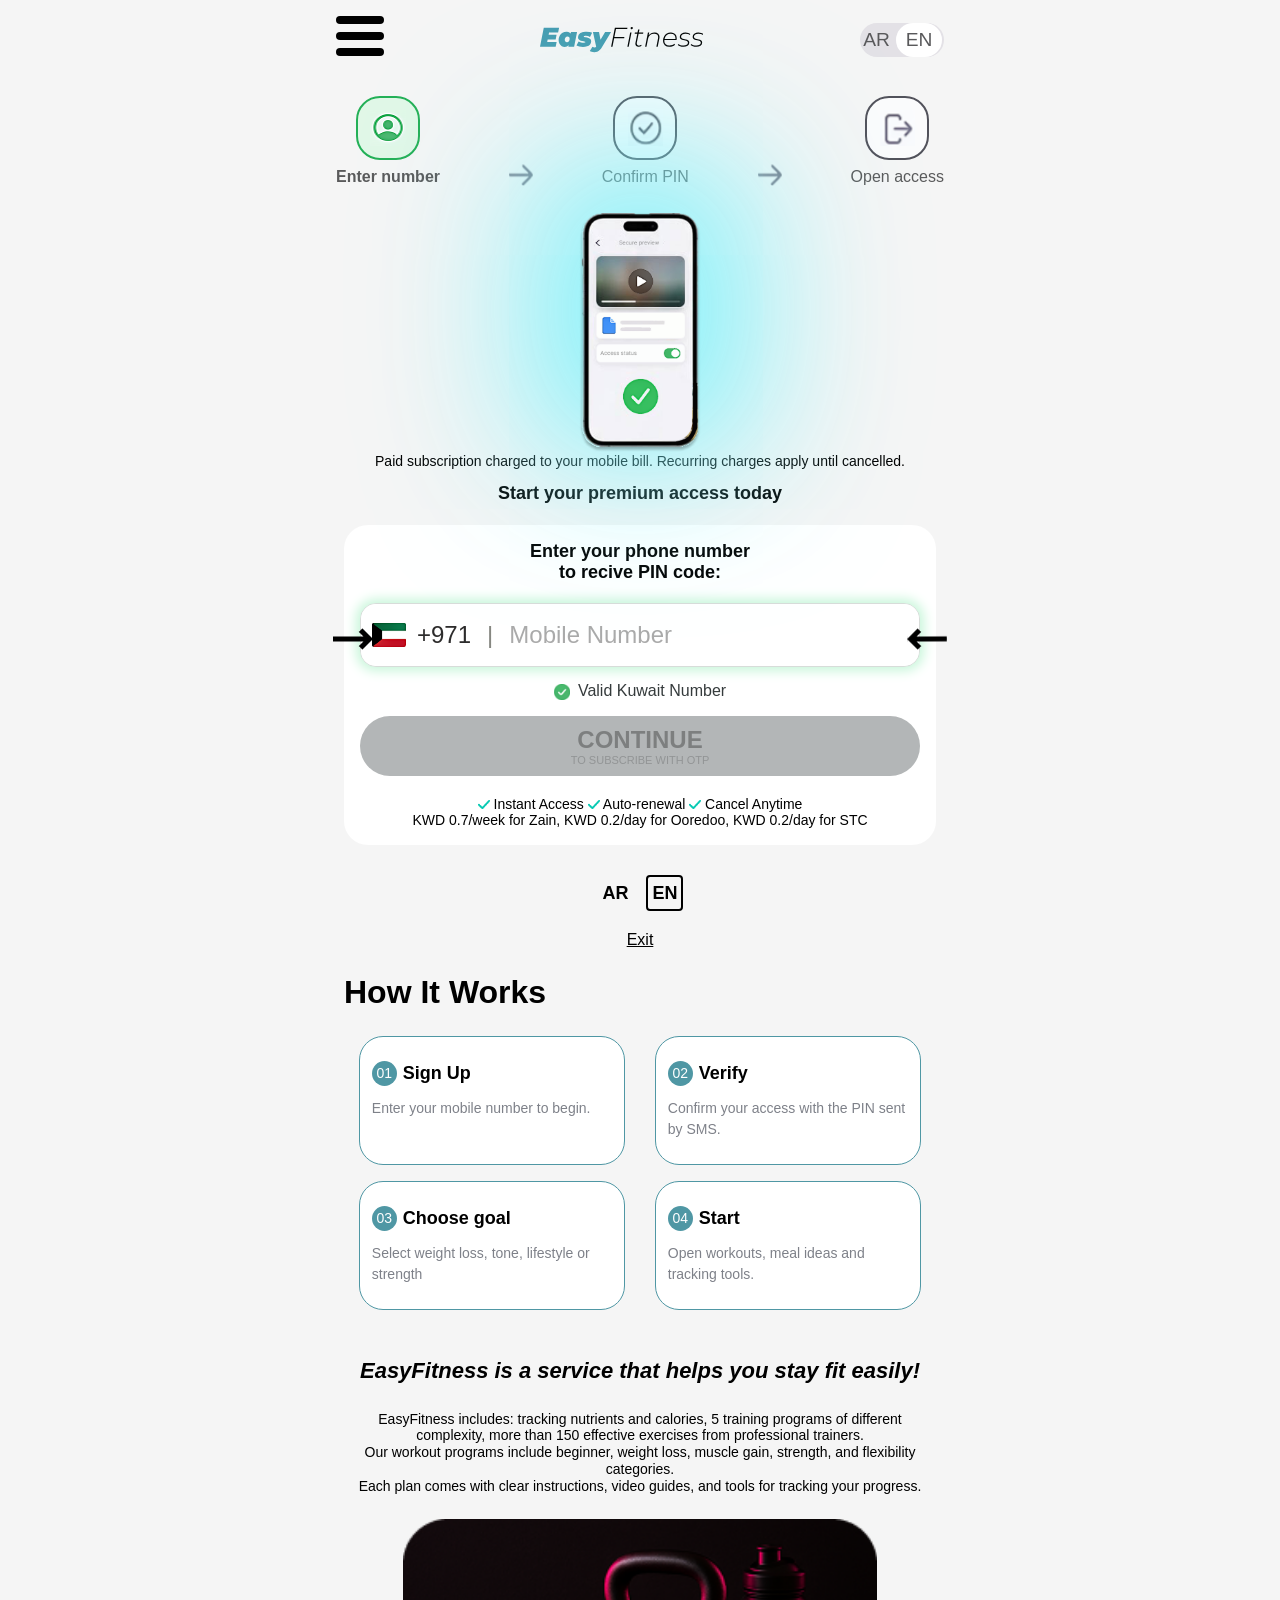
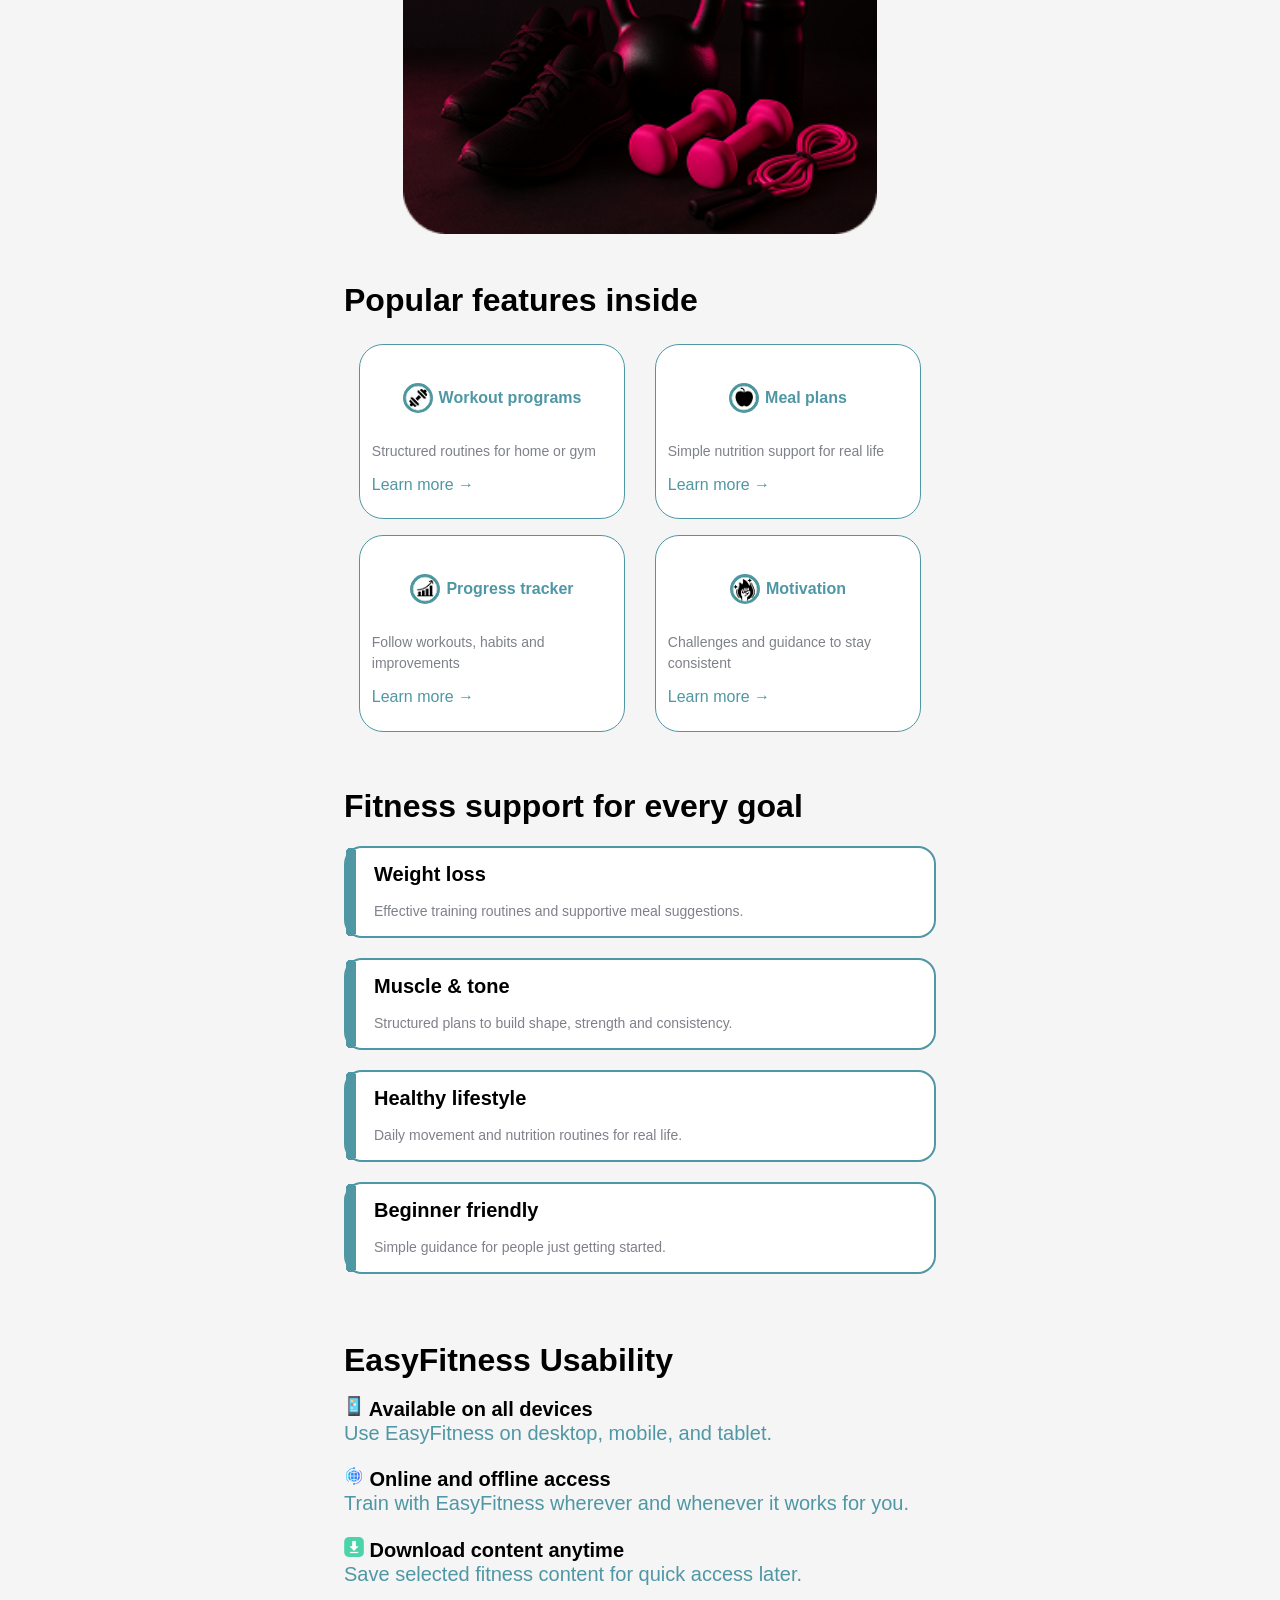
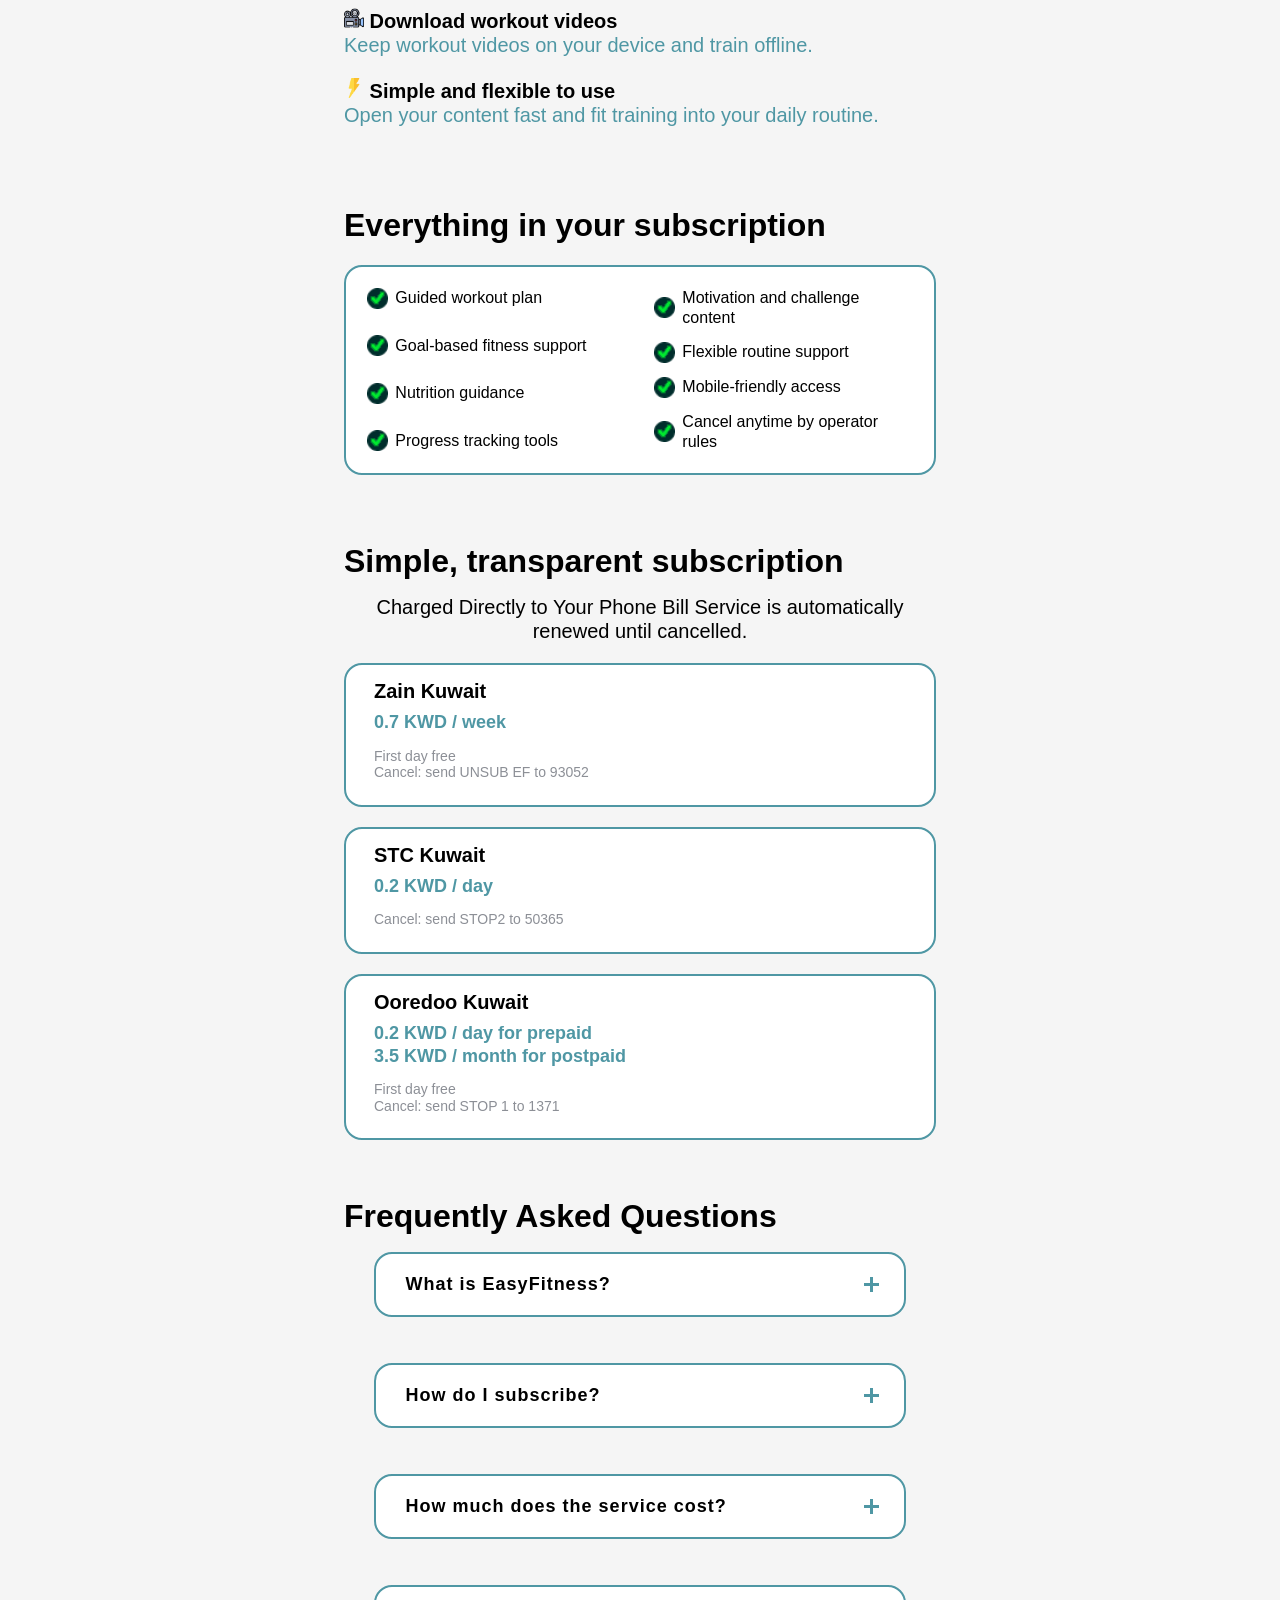
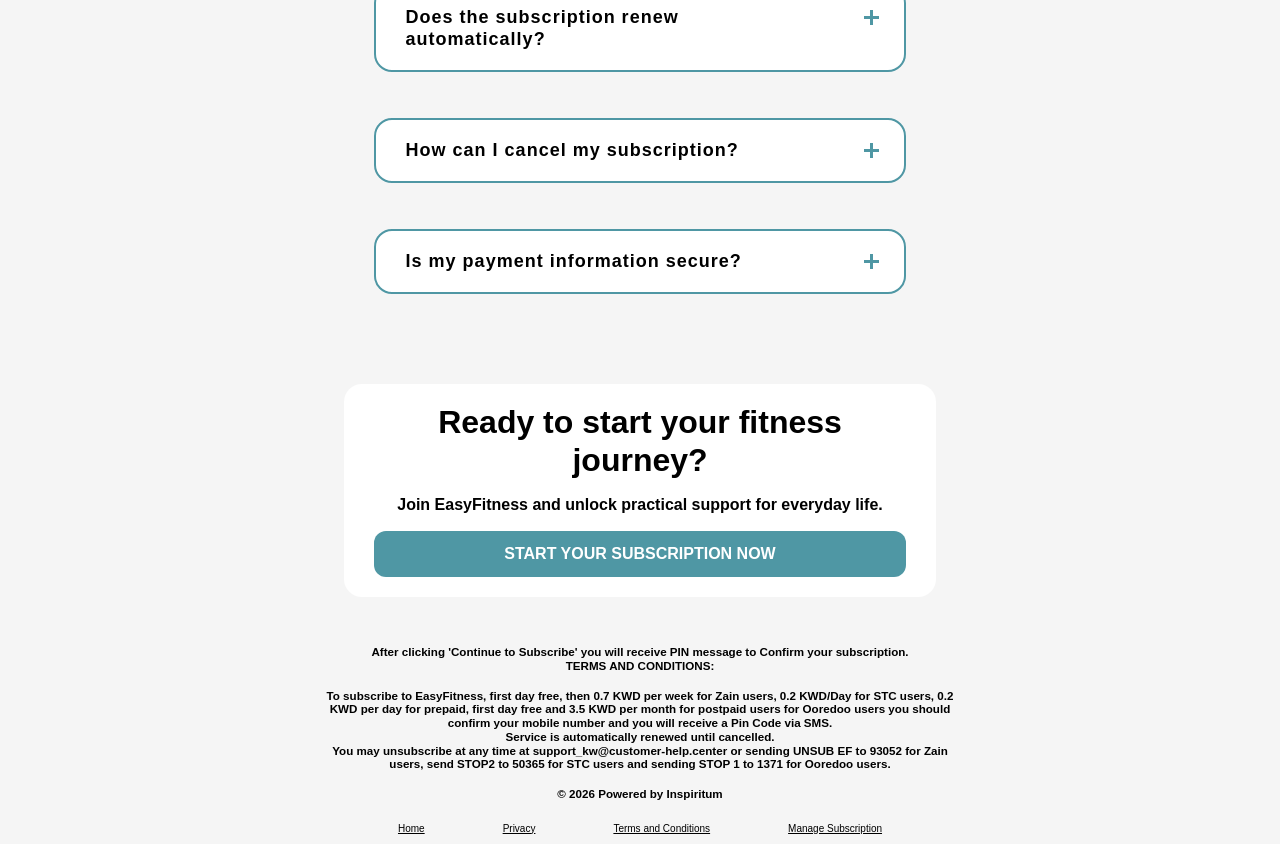
==== commit 853827ad: "Add files via upload" ====
--- a/index.html
+++ b/index.html
@@ -127,22 +127,51 @@
       <div class="title" data-trans="main_title_number">Start your premium access today</div>
     </div>
     <form data-pin-req="" action="{FROM_ACTION_URL}" method="post" id="subConfirm" class="form-valid">
-      <div class="arrowFormLeft">
+    
+
+      <p class="title" data-trans="form_enter_number">Enter your mobile number<br> to recive PIN code:</p>
+      <div class="containerField">
+        <div class="arrowFormLeft">
       
-        <svg viewBox="0 0 64 64" xmlns="http://www.w3.org/2000/svg" xmlns:xlink="http://www.w3.org/1999/xlink" width="100%" height="100%" fill="none" customFrame="#000000">
-          <defs>
-            <image id="image_4" width="64.000000" height="64.000000" xlink:href="[data-uri]" />
-            <pattern id="pattern_4" width="1.000000" height="1.000000" image-fill-type="fill" patternContentUnits="objectBoundingBox">
-              <use transform="matrix(0.015625,0,0,0.015625,0,0)" xlink:href="#image_4" />
-            </pattern>
-          </defs>
-          <rect id="free-icon-right-arrow-3278474 1" width="64.000000" height="64.000000" x="0.000000" y="0.000000" fill="url(#pattern_4)" />
-        </svg>
+          <svg viewBox="0 0 64 64" xmlns="http://www.w3.org/2000/svg" xmlns:xlink="http://www.w3.org/1999/xlink" width="100%" height="100%" fill="none" customFrame="#000000">
+            <defs>
+              <image id="image_4" width="64.000000" height="64.000000" xlink:href="[data-uri]" />
+              <pattern id="pattern_4" width="1.000000" height="1.000000" image-fill-type="fill" patternContentUnits="objectBoundingBox">
+                <use transform="matrix(0.015625,0,0,0.015625,0,0)" xlink:href="#image_4" />
+              </pattern>
+            </defs>
+            <rect id="free-icon-right-arrow-3278474 1" width="64.000000" height="64.000000" x="0.000000" y="0.000000" fill="url(#pattern_4)" />
+          </svg>
+          
+                 
+        </div>
         
-               
+        <div class="field">
+          <div class="field-left">
+              <div class="field-icon">
+                <svg width="100%" height="100%" viewBox="0 0 34 24" fill="none" xmlns="http://www.w3.org/2000/svg" xmlns:xlink="http://www.w3.org/1999/xlink">
+                  <rect width="34" height="24" fill="url(#pattern0_1_641)"/>
+                  <defs>
+                  <pattern id="pattern0_1_641" patternContentUnits="objectBoundingBox" width="1" height="1">
+                  <use xlink:href="#image0_1_641" transform="matrix(0.00759013 0 0 0.0107527 -0.000948767 0)"/>
+                  </pattern>
+                  <image id="image0_1_641" width="132" height="93" preserveAspectRatio="none" xlink:href="[data-uri]"/>
+                  </defs>
+                  </svg>
+                  
+                       
+              </div>
+              <span class="field-prefix">+971</span>
+              <span class="field-line">|</span>
+          </div>
+  
+          <div class="field-input-wrapper">
+         
+              <input class="field-input" type="tel" name="msisdn" id="msisdn" maxlength="9" placeholder="Mobile Number" data-trans-placeholder="form_mobile_placeholder">
+          </div>
       </div>
       <div class="arrowFormRight">
-       
+         
         <svg viewBox="0 0 64.3723 64.3721" xmlns="http://www.w3.org/2000/svg" xmlns:xlink="http://www.w3.org/1999/xlink" width="100%" height="100%" fill="none" customFrame="#000000">
           <defs>
             <image id="image_5" width="64.000000" height="64.000000" xlink:href="[data-uri]" />
@@ -156,32 +185,8 @@
         
              
       </div>
-
-      <p class="title" data-trans="form_enter_number">Enter your mobile number<br> to recive PIN code:</p>
-      <div class="field">
-        <div class="field-left">
-            <div class="field-icon">
-              <svg width="100%" height="100%" viewBox="0 0 34 24" fill="none" xmlns="http://www.w3.org/2000/svg" xmlns:xlink="http://www.w3.org/1999/xlink">
-                <rect width="34" height="24" fill="url(#pattern0_1_641)"/>
-                <defs>
-                <pattern id="pattern0_1_641" patternContentUnits="objectBoundingBox" width="1" height="1">
-                <use xlink:href="#image0_1_641" transform="matrix(0.00759013 0 0 0.0107527 -0.000948767 0)"/>
-                </pattern>
-                <image id="image0_1_641" width="132" height="93" preserveAspectRatio="none" xlink:href="[data-uri]"/>
-                </defs>
-                </svg>
-                
-                     
-            </div>
-            <span class="field-prefix">+971</span>
-            <span class="field-line">|</span>
-        </div>
-
-        <div class="field-input-wrapper">
-       
-            <input class="field-input" type="tel" name="msisdn" id="msisdn" maxlength="9" placeholder="Mobile Number" data-trans-placeholder="form_mobile_placeholder">
-        </div>
-    </div>
+      </div>
+    
     <div class="validBlock">
       <svg width="1rem" height="1rem" viewBox="0 0 21 21" fill="none" xmlns="http://www.w3.org/2000/svg" xmlns:xlink="http://www.w3.org/1999/xlink">
         <rect width="21" height="21" fill="url(#pattern0_1_637)"/>
--- a/css/style.css
+++ b/css/style.css
@@ -243,7 +243,7 @@
 	font-size: 1.5rem;
 	color: #000000;
 	width: 1.5rem;
-
+	height: 1.5rem;
 }
 
 
@@ -559,21 +559,34 @@
 	text-align: right;
 }
 
+.containerField{
+	display: flex;
+	position: relative;
+}
+
+
 .arrowFormLeft{
 	position: absolute;
 	width: 2.5rem;
     left: -1.7rem;
-	top: 27%;
+	z-index: 2;
+	margin-top: 1rem;
+	/* top: 27%; */
 	animation: moveLeft 1s ease-in-out infinite;
 }
 
 .arrowFormRight{
-	position: absolute;
+	position: absolute; 
 	width: 2.5rem;
     right: -1.7rem;
-    top: 27%;
+	z-index: 2;
+	margin-top: 1rem;
+    /* top: 27%; */
 	animation: moveRight 1s ease-in-out infinite;
 }
+
+
+
 
 @keyframes moveLeft {
     0%, 100% {
@@ -1760,13 +1773,6 @@
 }
 
 @media (orientation: landscape) and (min-width: 1280px) {
-	.arrowFormLeft{
-		top: 28%;
-	}
-
-	.arrowFormRight{
-		top: 28%;
-	}
 
 
 	.container{
@@ -1787,13 +1793,6 @@
 
 @media (orientation: landscape) and (min-width: 1600px) {
 
-	.arrowFormLeft{
-		top: 31%;
-	}
-
-	.arrowFormRight{
-		top: 31%;
-	}
 
 	.main,
 	.footer,
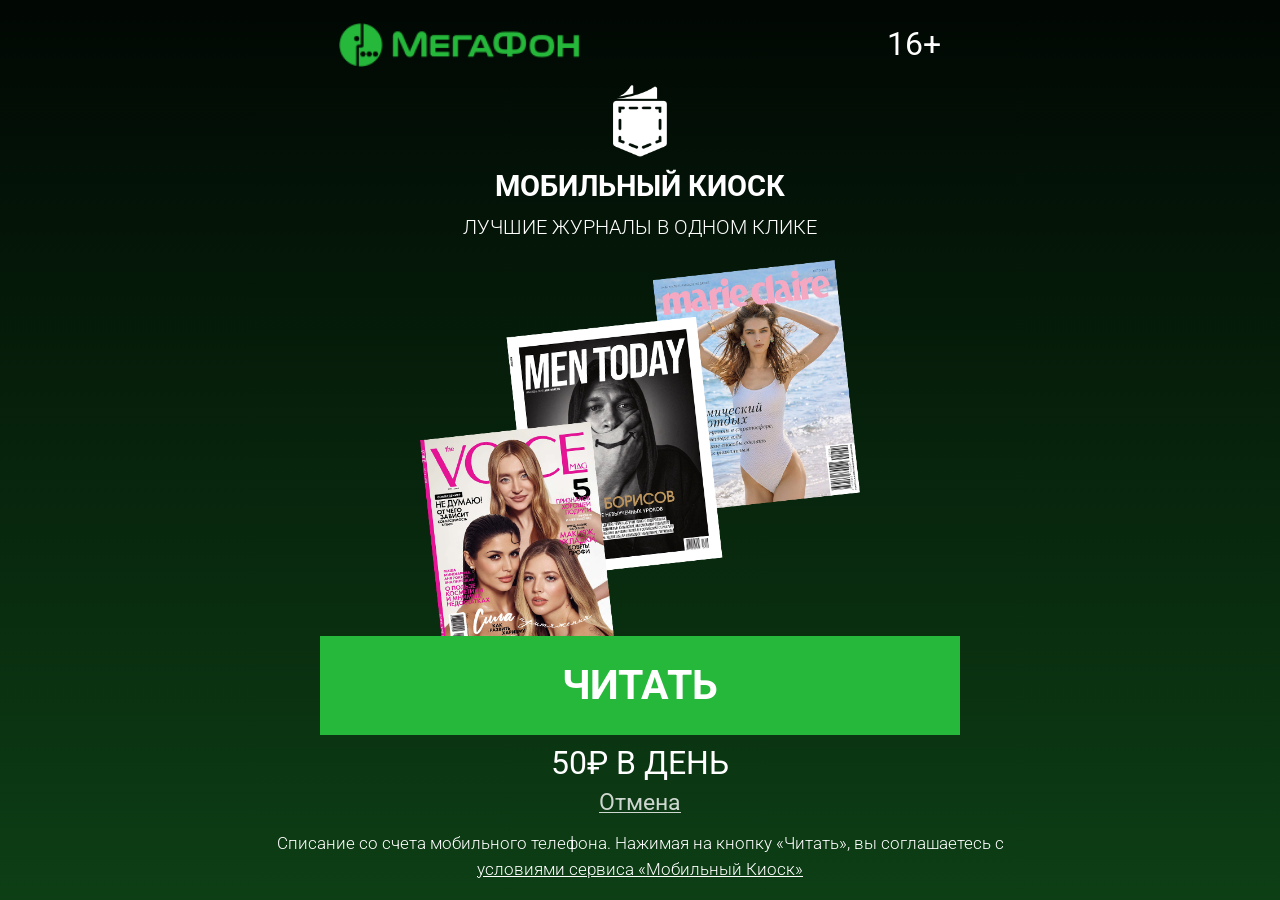
==== commit e4954491: "Add files via upload" ====
--- a/index.html
+++ b/index.html
@@ -1,607 +1,286 @@
-<html>
-
-<head>
-  <meta charset="utf-8">
-  <title data-trans="title">EasyFitness</title>
-  <meta name="viewport" content="width=device-width, initial-scale=1.0">
-  <meta name="description" content="">
-  <meta name="author" content="">
-  <link rel="stylesheet" type="text/css" href="css/style.css">
-  <link rel="icon" type="image/png" href="./images/favicon.ico">
-</head>
-
-<body>
-
-  <div class="popup" id="popup">
-    <div class="closeBtnWrapper">
-      <div class="close-btn" id="closeBtn">×</div>
+<!DOCTYPE html>
+<html lang="ru">
+  <head>
+    <meta charset="UTF-8">
+    <meta name="viewport" content="width=device-width, initial-scale=1.0">
+    <title>Мобильный киоск</title>
+    <link rel="stylesheet" href="css/style.css">
+    <style>
+      @import url("https://fonts.googleapis.com/css2?family=Roboto:wght@300;400;500;700&display=swap");
+
+* {
+  box-sizing: border-box;
+  margin: 0;
+  padding: 0;
+}
+
+html {
+  width: 100%;
+  height: 100%;
+  overflow: hidden;
+  background: linear-gradient(180deg, #010703 0%, #0d3f15 100%);
+}
+
+body {
+  display: flex;
+  justify-content: center;
+  font-family: "Roboto", sans-serif;
+  line-height: 1.5;
+  color: #fff;
+  -webkit-font-smoothing: antialiased;
+  -webkit-tap-highlight-color: transparent;
+  width: 100%;
+  height: 100%;
+  overflow: hidden;
+}
+
+.page {
+  --s: min(1vw, 1vh, 6.4px);
+  display: flex;
+  flex-direction: column;
+  width: 100%;
+  height: 100%;
+  max-width: 640px;
+  overflow: hidden;
+  padding: 1% 0;
+  align-items: center;
+}
+
+@media (orientation: landscape) {
+  .page {
+    --s: min(1vw, 1vh, 9.6px);
+    max-width: 960px;
+  }
+}
+
+
+.page__content {
+  display: flex;
+  flex-direction: column;
+  align-items: center;
+  justify-content: center;
+  flex: 1 1 0;
+  min-height: 0;
+  overflow: hidden;
+}
+
+.header {
+  display: flex;
+  justify-content: space-between;
+  align-items: center;
+  flex-shrink: 0;
+  padding: 1% 2%;
+  max-width: 640px;
+  width: 100%;
+}
+
+.header__logo {
+  display: block;
+  height: calc(5 * var(--s));
+  width: auto;
+  max-width: 40%;
+  object-fit: contain;
+}
+
+.header__age {
+  font-size: calc(3.5 * var(--s));
+  font-weight: 400;
+  line-height: 1;
+}
+
+.kiosk {
+  display: flex;
+  flex-direction: column;
+  align-items: center;
+  flex: 0 0 auto;
+  padding-top: 1%;
+  text-align: center;
+}
+
+.kiosk__icon {
+  display: block;
+  height: auto;
+  width: calc(11.25 * var(--s));
+  max-height: calc(12 * var(--s));
+  object-fit: contain;
+  margin-bottom: calc(1.5 * var(--s));
+}
+
+.kiosk__title {
+  font-size: calc(5.6 * var(--s));
+  font-weight: 700;
+  line-height: 1.15;
+  text-transform: uppercase;
+}
+
+.kiosk__subtitle {
+  margin-top: calc(1.25 * var(--s));
+  font-size: calc(3.5 * var(--s));
+  font-weight: 300;
+  line-height: 1.3;
+  text-transform: uppercase;
+}
+
+.magazines {
+  display: flex;
+  align-items: center;
+  justify-content: center;
+  flex: 1 1 0;
+  min-height: 0;
+  max-height: max-content;
+  width: 100%;
+}
+
+.magazines__img {
+  display: block;
+  width: auto;
+  height: auto;
+  max-width: 100%;
+  max-height: 100%;
+  object-fit: contain;
+  transform: translateY(5%);
+}
+
+.cta {
+  position: relative;
+  z-index: 4;
+  display: flex;
+  flex-direction: column;
+  align-items: center;
+  flex: 0 0 auto;
+  width: 100%;
+  margin: 0;
+  padding: 0 2%;
+}
+
+.cta__btn {
+  width: 100%;
+  height: calc(15 * var(--s));
+  font-size: calc(6 * var(--s));
+  font-family: inherit;
+  font-weight: 700;
+  line-height: 1;
+  color: #fff;
+  text-transform: uppercase;
+  background: #26b83b;
+  border: none;
+  cursor: pointer;
+  max-width: 640px;
+}
+
+.cta__price {
+  margin-top: calc(1.5 * var(--s));
+  font-size: calc(3.5 * var(--s));
+  font-weight: 400;
+  line-height: 1;
+  text-transform: uppercase;
+}
+
+.cta__cancel {
+  margin-top: calc(1.2 * var(--s));
+  font-size: calc(2.5 * var(--s));
+  font-weight: 400;
+  line-height: 1;
+  color: inherit;
+  text-decoration: underline;
+  opacity: 0.8;
+}
+
+.footer {
+  flex-shrink: 0;
+  padding: calc(2 * var(--s)) calc(3.75 * var(--s)) calc(0.6 * var(--s));
+}
+
+.footer__text {
+  font-size: calc(1.875 * var(--s));
+  font-weight: 300;
+  line-height: 1.5;
+  text-align: center;
+}
+
+.footer__link {
+  color: inherit;
+  text-decoration: underline;
+}
+
+
+@media (orientation: landscape) and  (min-aspect-ratio: 1.5/1) and (max-height: 479px)   {
+  .magazines {
+    display: none;
+  }
+  .cta {
+    margin-top: calc(6.2 * var(--s));;
+  } 
+} 
+
+@media (min-width: 960px) {
+  .kiosk__icon {
+    width: calc(6.5 * var(--s));
+    max-height: calc(8 * var(--s));
+  }
+
+  .kiosk__title {
+    font-size: calc(3.2 * var(--s));
+  }
+
+  .kiosk__subtitle {
+    font-size: calc(2.2 * var(--s));
+  }
+  .cta__btn {
+    height: calc(11 * var(--s));
+    font-size: calc(4.5 * var(--s));
+  }
+}
+
+
+/* Animation */
+/* .page {
+  --s: min(1vw, 1vh, 6.4px);
+  transition: --s 0.4s ease;
+}
+@media (orientation: landscape) {
+  .page {
+    --s: min(1vw, 1vh, 9.6px);
+  }
+}
+.cta__btn {
+  transition: height 0.4s ease, font-size 0.4s ease;
+} */
+    </style>
+  </head>
+  <body>
+    <div class="page">
+      <header class="header">
+        <img class="header__logo" src="images/logo-megafon.png" alt="Мегафон">
+        <span class="header__age">16+</span>
+      </header>
+
+
+      <div class="page__content">
+        <section class="kiosk">
+          <img class="kiosk__icon" src="images/logo-kiosk.png" alt="">
+          <h1 class="kiosk__title">Мобильный киоск</h1>
+          <p class="kiosk__subtitle">Лучшие журналы в одном клике</p>
+        </section>
+  
+        <section class="magazines">
+          <img class="magazines__img" src="images/magazines.png" alt="">
+        </section>
+  
+        <section class="cta">
+          <button class="cta__btn" type="button">Читать</button>
+          <p class="cta__price">50₽ в день</p>
+          <a class="cta__cancel" href="#">Отмена</a>
+        </section>
+      </div> 
+      
+      <footer class="footer">
+        <p class="footer__text">
+          Списание со счета мобильного телефона. Нажимая на кнопку «Читать», вы соглашаетесь с <br>
+          <a class="footer__link" href="#">условиями сервиса «Мобильный Киоск»</a>
+        </p>
+      </footer>
+
     </div>
-    <ul class="menu" id="menu">
-      <li>
-        <a data-trans="menu_links_1" href="https://fitnesskw.com/">Home</a>
-      </li>
-      <li>
-        <a data-trans="menu_links_2" href="https://fitnesskw.com/privacy.html">Privacy</a>
-      </li>
-      <li>
-        <a data-trans="menu_links_3" href="https://fitnesskw.com/terms.html">Terms and Conditions</a>
-      </li>
-      <li>
-        <a data-trans="menu_links_4" href="https://fitnesskw.com/unsubscribe.html">Manage Subscription</a>
-      </li>
-    </ul>
-  </div>
-  <header class="header container">
-    <div class="header-wrapper">
-        <div id="hamb" class="menu-btn">
-            <div>
-            </div>
-            <div>
-            </div>
-            <div>
-            </div>
-        </div>
-        <div class="service-name1">
-            <a href="https://fitnesskw.com/index.html">
-                <svg xmlns="http://www.w3.org/2000/svg" width="100%" height="100%" viewBox="0 0 145.416 22.416">
-                  <defs>
-                    <style>
-                      .a {
-                        fill: #000000;
-                      }
-        
-                      .b {
-                        fill: #469db1;
-                      }
-                    </style>
-                  </defs>
-                  <g transform="translate(-139.048 -27.48)">
-                    <path class="a" d="M67.776-15.7,66.336-8.52h8.928l-.216,1.1H66.12L64.632,0H63.408l3.36-16.8H78l-.24,1.1ZM80.4-12.528h1.2L79.1,0H77.9Zm1.344-3.048a.881.881,0,0,1-.648-.264.853.853,0,0,1-.264-.624,1.036,1.036,0,0,1,.3-.744,1,1,0,0,1,.756-.312.921.921,0,0,1,.66.264.835.835,0,0,1,.276.624,1,1,0,0,1-.312.756A1.066,1.066,0,0,1,81.744-15.576ZM86.352-3.624a4.305,4.305,0,0,0-.1.888q0,1.8,1.92,1.8a3.215,3.215,0,0,0,2.04-.7l.36.888A4.123,4.123,0,0,1,87.888.1a2.952,2.952,0,0,1-2.1-.708,2.549,2.549,0,0,1-.756-1.956,4.651,4.651,0,0,1,.1-.96L86.736-11.5H84.408l.192-1.032h2.328l.552-2.736h1.2l-.552,2.736h3.984L91.92-11.5H87.936Zm15.744-9a4.661,4.661,0,0,1,3.288,1.068,3.812,3.812,0,0,1,1.152,2.94,6.983,6.983,0,0,1-.144,1.368L104.952,0h-1.2l1.44-7.248a5.649,5.649,0,0,0,.12-1.2,2.913,2.913,0,0,0-.9-2.292,3.826,3.826,0,0,0-2.628-.8,5.4,5.4,0,0,0-3.6,1.212,5.915,5.915,0,0,0-1.9,3.516L94.92,0h-1.2l2.5-12.528h1.176l-.48,2.376a5.524,5.524,0,0,1,2.22-1.86A7.016,7.016,0,0,1,102.1-12.624ZM110.928-6q-.048.528-.048.792a4.063,4.063,0,0,0,1.176,3.132,4.908,4.908,0,0,0,3.456,1.092,6.531,6.531,0,0,0,2.436-.444,5.089,5.089,0,0,0,1.86-1.236l.552.84a5.6,5.6,0,0,1-2.148,1.416,7.709,7.709,0,0,1-2.8.5A5.976,5.976,0,0,1,111.228-1.3,4.97,4.97,0,0,1,109.7-5.16a8.132,8.132,0,0,1,.888-3.816,6.767,6.767,0,0,1,2.448-2.676,6.49,6.49,0,0,1,3.5-.972,5.357,5.357,0,0,1,3.888,1.392,5.091,5.091,0,0,1,1.44,3.84A8.208,8.208,0,0,1,121.728-6Zm5.592-5.592A5.209,5.209,0,0,0,113-10.32a5.988,5.988,0,0,0-1.932,3.384h9.648a6.076,6.076,0,0,0,.024-.624,3.842,3.842,0,0,0-1.152-2.964A4.339,4.339,0,0,0,116.52-11.592ZM127.68.1a8.783,8.783,0,0,1-2.8-.444,5.591,5.591,0,0,1-2.076-1.14l.648-.936a4.91,4.91,0,0,0,1.86,1.068,7.586,7.586,0,0,0,2.46.4,5.579,5.579,0,0,0,3.012-.684,2.149,2.149,0,0,0,1.068-1.908,1.446,1.446,0,0,0-.432-1.1,2.763,2.763,0,0,0-1.056-.612q-.624-.2-1.728-.444a15.73,15.73,0,0,1-2.1-.552,3.287,3.287,0,0,1-1.356-.9,2.4,2.4,0,0,1-.552-1.668,3.239,3.239,0,0,1,1.428-2.76,6.359,6.359,0,0,1,3.8-1.032,8.391,8.391,0,0,1,2.328.324,4.746,4.746,0,0,1,1.8.9l-.552.936a4.728,4.728,0,0,0-1.668-.828,7.3,7.3,0,0,0-2-.276,5.107,5.107,0,0,0-2.892.72,2.194,2.194,0,0,0-1.068,1.9,1.516,1.516,0,0,0,.432,1.14,2.776,2.776,0,0,0,1.092.636q.66.216,1.764.456a16.059,16.059,0,0,1,2.076.54A3.259,3.259,0,0,1,132.5-5.3a2.317,2.317,0,0,1,.552,1.632,3.178,3.178,0,0,1-1.464,2.76A6.784,6.784,0,0,1,127.68.1Zm11.472,0a8.783,8.783,0,0,1-2.8-.444,5.591,5.591,0,0,1-2.076-1.14l.648-.936a4.91,4.91,0,0,0,1.86,1.068,7.586,7.586,0,0,0,2.46.4,5.579,5.579,0,0,0,3.012-.684,2.149,2.149,0,0,0,1.068-1.908,1.446,1.446,0,0,0-.432-1.1,2.763,2.763,0,0,0-1.056-.612q-.624-.2-1.728-.444a15.73,15.73,0,0,1-2.1-.552,3.286,3.286,0,0,1-1.356-.9,2.4,2.4,0,0,1-.552-1.668,3.239,3.239,0,0,1,1.428-2.76,6.359,6.359,0,0,1,3.8-1.032,8.391,8.391,0,0,1,2.328.324,4.746,4.746,0,0,1,1.8.9l-.552.936a4.728,4.728,0,0,0-1.668-.828,7.3,7.3,0,0,0-2-.276,5.107,5.107,0,0,0-2.892.72,2.194,2.194,0,0,0-1.068,1.9,1.516,1.516,0,0,0,.432,1.14,2.776,2.776,0,0,0,1.092.636q.66.216,1.764.456a16.059,16.059,0,0,1,2.076.54,3.259,3.259,0,0,1,1.332.876,2.317,2.317,0,0,1,.552,1.632,3.178,3.178,0,0,1-1.464,2.76A6.784,6.784,0,0,1,139.152.1Z" transform="translate(139 45)">
-                    </path>
-                    <path class="b" d="M8.112-12.528,7.728-10.56h7.1l-.816,4.08H6.888L6.456-4.272H14.88L14.016,0H.048l3.36-16.8H17.064L16.2-12.528Zm24.96-.6L30.456,0H25.344l.24-1.2A4.93,4.93,0,0,1,22.032.24,5.118,5.118,0,0,1,19.44-.48a5.455,5.455,0,0,1-2.028-2.1,6.5,6.5,0,0,1-.78-3.252,7.85,7.85,0,0,1,.948-3.84,7.133,7.133,0,0,1,2.556-2.712,6.547,6.547,0,0,1,3.48-.984,4.187,4.187,0,0,1,3.744,1.632l.288-1.392ZM22.128-6.1a2.136,2.136,0,0,0,.516,1.5,1.838,1.838,0,0,0,1.428.564,2.1,2.1,0,0,0,1.716-.816,3.371,3.371,0,0,0,.66-2.184,2.136,2.136,0,0,0-.516-1.5A1.838,1.838,0,0,0,24.5-9.1a2.1,2.1,0,0,0-1.716.816A3.371,3.371,0,0,0,22.128-6.1ZM38.3.24A15.806,15.806,0,0,1,35.016-.1,8.29,8.29,0,0,1,32.544-.96l1.872-3.7a7.726,7.726,0,0,0,2.172.888,9.746,9.746,0,0,0,2.388.312q1.608,0,1.608-.624,0-.264-.42-.4a8.633,8.633,0,0,0-1.332-.252,17.328,17.328,0,0,1-2.4-.516A4.052,4.052,0,0,1,34.7-6.3a2.865,2.865,0,0,1-.744-2.1,4.086,4.086,0,0,1,2.064-3.7,10.026,10.026,0,0,1,5.328-1.272,14.886,14.886,0,0,1,2.772.252,10.008,10.008,0,0,1,2.364.732l-1.872,3.7A7.681,7.681,0,0,0,40.7-9.672a3.064,3.064,0,0,0-1.26.192q-.4.192-.4.456t.408.4a11.306,11.306,0,0,0,1.392.3,16.966,16.966,0,0,1,2.364.516,3.973,3.973,0,0,1,1.7,1.056,2.859,2.859,0,0,1,.732,2.076,3.97,3.97,0,0,1-.972,2.7,5.84,5.84,0,0,1-2.64,1.668A11.838,11.838,0,0,1,38.3.24Zm25.1-13.368L55.344.264a13.687,13.687,0,0,1-2.112,2.8,6.2,6.2,0,0,1-2.2,1.416,8.021,8.021,0,0,1-2.724.42,7.625,7.625,0,0,1-2.148-.312,5.117,5.117,0,0,1-1.716-.816L46.8,0a3.18,3.18,0,0,0,1.968.7A1.829,1.829,0,0,0,50.112.144l-2.88-13.272h5.4l1.344,7.056L58.1-13.128Z" transform="translate(139 45)">
-                    </path>
-                  </g>
-                </svg>
-
-            </a>
-        </div>
-        <div class="langs">
-            <div class="lang" data-lang="ar">AR</div>
-            <div class="lang active" data-lang="en">EN</div>
-        </div>
-    </div>
-</header>
-<div class="flex-container container">
-  <div class="circle-item">
-      <div class="circle  activeСircle">
-        <img src="./images/user_icon.png" />
-      </div>
-      <p class="circle-label circle-label-active">Enter number</p>
-  </div>
-  <div class="arrow">
-    <svg width="100%" height="100%" viewBox="0 0 15 13" fill="none" xmlns="http://www.w3.org/2000/svg" xmlns:xlink="http://www.w3.org/1999/xlink">
-      <rect width="15" height="13" fill="url(#pattern0_1_616)"/>
-      <defs>
-      <pattern id="pattern0_1_616" patternContentUnits="objectBoundingBox" width="1" height="1">
-      <use xlink:href="#image0_1_616" transform="matrix(0.0176871 0 0 0.0204082 -0.00408163 0)"/>
-      </pattern>
-      <image id="image0_1_616" width="57" height="49" preserveAspectRatio="none" xlink:href="[data-uri]"/>
-      </defs>
-    </svg>
-  </div>
-  <div class="circle-item">
-      <div class="circle circle-gray">
-        <img src="./images/checkmark_icon.png" />
-      </div>
-      <p class="circle-label">Confirm PIN</p>
-  </div>
-  <div class="arrow">
-    <svg width="100%" height="100%" viewBox="0 0 15 13" fill="none" xmlns="http://www.w3.org/2000/svg" xmlns:xlink="http://www.w3.org/1999/xlink">
-      <rect width="15" height="13" fill="url(#pattern0_1_616)"/>
-      <defs>
-      <pattern id="pattern0_1_616" patternContentUnits="objectBoundingBox" width="1" height="1">
-      <use xlink:href="#image0_1_616" transform="matrix(0.0176871 0 0 0.0204082 -0.00408163 0)"/>
-      </pattern>
-      <image id="image0_1_616" width="57" height="49" preserveAspectRatio="none" xlink:href="[data-uri]"/>
-      </defs>
-    </svg>
-      
-  </div>
-  <div class="circle-item">
-      <div class="circle circle-gray">
-        <img src="./images/exit_icon.png" />
-      </div>
-      <p class="circle-label">Open access</p>
-  </div>
-</div>
-
-
-  <main class="main">
-    <div class="mainImg">
-      <img  src="images/mobyle.png" alt="">
-    </div>
-  
-    <div class="clickable">
-     
-      <div class="subtitle" data-trans="main_subtitle">Paid subscription charged to your mobile bill. Recurring charges apply until cancelled.</div>
-      <div class="title" data-trans="main_title_number">Start your premium access today</div>
-    </div>
-    <form data-pin-req="" action="{FROM_ACTION_URL}" method="post" id="subConfirm" class="form-valid">
-    
-
-      <p class="title" data-trans="form_enter_number">Enter your mobile number<br> to recive PIN code:</p>
-      <div class="containerField">
-        <div class="arrowFormLeft">
-      
-          <svg viewBox="0 0 64 64" xmlns="http://www.w3.org/2000/svg" xmlns:xlink="http://www.w3.org/1999/xlink" width="100%" height="100%" fill="none" customFrame="#000000">
-            <defs>
-              <image id="image_4" width="64.000000" height="64.000000" xlink:href="[data-uri]" />
-              <pattern id="pattern_4" width="1.000000" height="1.000000" image-fill-type="fill" patternContentUnits="objectBoundingBox">
-                <use transform="matrix(0.015625,0,0,0.015625,0,0)" xlink:href="#image_4" />
-              </pattern>
-            </defs>
-            <rect id="free-icon-right-arrow-3278474 1" width="64.000000" height="64.000000" x="0.000000" y="0.000000" fill="url(#pattern_4)" />
-          </svg>
-          
-                 
-        </div>
-        
-        <div class="field">
-          <div class="field-left">
-              <div class="field-icon">
-                <svg width="100%" height="100%" viewBox="0 0 34 24" fill="none" xmlns="http://www.w3.org/2000/svg" xmlns:xlink="http://www.w3.org/1999/xlink">
-                  <rect width="34" height="24" fill="url(#pattern0_1_641)"/>
-                  <defs>
-                  <pattern id="pattern0_1_641" patternContentUnits="objectBoundingBox" width="1" height="1">
-                  <use xlink:href="#image0_1_641" transform="matrix(0.00759013 0 0 0.0107527 -0.000948767 0)"/>
-                  </pattern>
-                  <image id="image0_1_641" width="132" height="93" preserveAspectRatio="none" xlink:href="[data-uri]"/>
-                  </defs>
-                  </svg>
-                  
-                       
-              </div>
-              <span class="field-prefix">+971</span>
-              <span class="field-line">|</span>
-          </div>
-  
-          <div class="field-input-wrapper">
-         
-              <input class="field-input" type="tel" name="msisdn" id="msisdn" maxlength="9" placeholder="Mobile Number" data-trans-placeholder="form_mobile_placeholder">
-          </div>
-      </div>
-      <div class="arrowFormRight">
-         
-        <svg viewBox="0 0 64.3723 64.3721" xmlns="http://www.w3.org/2000/svg" xmlns:xlink="http://www.w3.org/1999/xlink" width="100%" height="100%" fill="none" customFrame="#000000">
-          <defs>
-            <image id="image_5" width="64.000000" height="64.000000" xlink:href="[data-uri]" />
-            <pattern id="pattern_5" width="1.000000" height="1.000000" image-fill-type="fill" patternContentUnits="objectBoundingBox">
-              <use transform="matrix(0.015625,0,0,0.015625,0,0)" xlink:href="#image_5" />
-            </pattern>
-          </defs>
-          <rect id="free-icon-right-arrow-3278474 1" width="64.000000" height="64.000000" x="0.000000" y="0.000000" fill="url(#pattern_5)" transform="matrix(-0.999983,0.0058344,-0.0058344,-0.999983,64.3723,63.999)" />
-        </svg>
-        
-        
-             
-      </div>
-      </div>
-    
-    <div class="validBlock">
-      <svg width="1rem" height="1rem" viewBox="0 0 21 21" fill="none" xmlns="http://www.w3.org/2000/svg" xmlns:xlink="http://www.w3.org/1999/xlink">
-        <rect width="21" height="21" fill="url(#pattern0_1_637)"/>
-        <defs>
-        <pattern id="pattern0_1_637" patternContentUnits="objectBoundingBox" width="1" height="1">
-        <use xlink:href="#image0_1_637" transform="scale(0.0121951)"/>
-        </pattern>
-        <image id="image0_1_637" width="82" height="82" preserveAspectRatio="none" xlink:href="[data-uri]"/>
-        </defs>
-        </svg>
-        
-          
-      <p>Valid Kuwait Number</p>
-  </div>
-      <button class="btn" disabled id="form_submit_btn" type="submit" data-trans="form_button_text_number">Continue
-        <span>to subscribe with OTP</span>
-      </button>
-      <div class="button_bottom_text">
-        <img src="images/checkmark.png" alt="">
-        <span data-trans="form_text_1">Instant Access</span>
-        <img src="images/checkmark.png" alt="">
-        <span data-trans="form_text_2">Auto-renewal</span>
-        <img src="images/checkmark.png" alt="">
-        <span data-trans="form_text_3">Cancel Anytime</span>
-        <br>
-        <span data-trans="form_text_4">KWD 0.7/week for Zain, KWD 0.8/week for Ooredoo, KWD 0.2/day for STC</span>
-      </div>
-    </form>
-   
-    <div class="langs2">
-      <div class="lang2" data-lang="ar">AR</div>
-      <div class="lang2 active" data-lang="en">EN</div>
-    </div>
-    <a class="btn-exit" href="https://google.com/" data-trans="form_exit"></a>
-    <section class="how_works">
-      <h1 class="how_works_title" data-trans="how_works_title">How It Works</h1>
-      <div class="how_works_blocks_all">
-        <div class="how_works_blocks">
-          <div class="how_works_block">
-            <div class="how_works_block_title">
-              <span>01</span>
-              <h2 data-trans="how_works_block_title_1">Sign Up</h2>
-            </div>
-            <div data-trans="how_works_block_text_1" class="how_works_block_text">Enter your mobile number to begin.</div>
-          </div>
-          <div class="how_works_block">
-            <div class="how_works_block_title">
-              <span>02</span>
-              <h2 data-trans="how_works_block_title_2">Verify</h2>
-            </div>
-            <div data-trans="how_works_block_text_2" class="how_works_block_text">Confirm your access with the PIN sent by SMS.</div>
-          </div>
-        </div>
-        <div class="how_works_blocks">
-          <div class="how_works_block">
-            <div class="how_works_block_title">
-              <span>03</span>
-              <h2 data-trans="how_works_block_title_3">Choose goal</h2>
-            </div>
-            <div data-trans="how_works_block_text_3" class="how_works_block_text">Select weight loss, tone, lifestyle or strength</div>
-          </div>
-          <div class="how_works_block">
-            <div class="how_works_block_title">
-              <span>04</span>
-              <h2 data-trans="how_works_block_title_4">Start</h2>
-            </div>
-            <div data-trans="how_works_block_text_4" class="how_works_block_text">Open workouts, meal ideas and tracking tools.</div>
-          </div>
-        </div>
-      </div>
-      <div class="how_works_help">
-        <h2 data-trans="how_works_help_h1">EasyFitness is a service that helps you stay fit easily!</h2>
-        <p data-trans="how_works_help_text_1">EasyFitness includes: tracking nutrients and calories, 5 training programs of different complexity, more than 150 effective exercises from professional trainers.</p>
-        <p data-trans="how_works_help_text_2">Our workout programs include beginner, weight loss, muscle gain, strength, and flexibility categories.</p>
-        <p data-trans="how_works_help_text_3">Each plan comes with clear instructions, video guides, and tools for tracking your progress.</p>
-        <img class="how_works_img" src="images/how_works.png" alt="">
-      </div>
-      <div>
-      </div>
-    </section>
-    <section class="popular_feat">
-      <h1 data-trans="popular_feat_title" class="popular_feat_title">Popular features inside</h1>
-      <div class="popular_feat_blocks_all">
-        <div class="popular_feat_blocks">
-          <div class="popular_feat_block">
-            <div class="popular_feat_block_title">
-              <img src="images/popular_feat_workout.png" alt="">
-              <h2 data-trans="popular_feat_block_title_1">Workout programs</h2>
-            </div>
-            <div data-trans="popular_feat_block_text_1" class="popular_feat_block_text">Structured routines for home or gym</div>
-            <a data-trans="popular_feat_block_button" class="popular_feat_block_btn" href="https://fitnesskw.com/programs.html">Learn more →</a>
-          </div>
-          <div class="popular_feat_block">
-            <div class="popular_feat_block_title">
-              <img src="images/popular_feat_meal.png" alt="">
-              <h2 data-trans="popular_feat_block_title_2">Meal plans</h2>
-            </div>
-            <div data-trans="popular_feat_block_text_2" class="popular_feat_block_text">Simple nutrition support for real life</div>
-            <a data-trans="popular_feat_block_button" class="popular_feat_block_btn" href="https://fitnesskw.com/nutrition.html">Learn more →</a>
-          </div>
-        </div>
-        <div class="popular_feat_blocks">
-          <div class="popular_feat_block">
-            <div class="popular_feat_block_title">
-              <img src="images/popular_feat_progress.png" alt="">
-              <h2 data-trans="popular_feat_block_title_3">Progress tracker</h2>
-            </div>
-            <div data-trans="popular_feat_block_text_3" class="popular_feat_block_text">Follow workouts, habits and improvements</div>
-            <a data-trans="popular_feat_block_button" class="popular_feat_block_btn" href="https://fitnesskw.com/index.html">Learn more →</a>
-          </div>
-          <div class="popular_feat_block">
-            <div class="popular_feat_block_title">
-              <img src="images/popular_feat_motivation.png" alt="">
-              <h2 data-trans="popular_feat_block_title_4">Motivation</h2>
-            </div>
-            <div data-trans="popular_feat_block_text_4" class="popular_feat_block_text">Challenges and guidance to stay consistent</div>
-            <a data-trans="popular_feat_block_button" class="popular_feat_block_btn" href="https://fitnesskw.com/index.html">Learn more →</a>
-          </div>
-        </div>
-      </div>
-    </section>
-    <section class="fit_sup">
-      <h1 data-trans="fit_sup_title" class="fit_sup_title">Fitness support for every goal</h1>
-      <div class="fit_sup_blocks">
-        <div class="fit_sup_block">
-          <img src="images/fit_sup_line.png" alt="">
-          <h2 data-trans="fit_sup_block_title_1" class="fit_sup_block_title">Weight loss</h2>
-          <p data-trans="fit_sup_block_text_1" class="fit_sup_block_text">Effective training routines and supportive meal suggestions.</p>
-        </div>
-        <div class="fit_sup_block">
-          <img src="images/fit_sup_line.png" alt="">
-          <h2 data-trans="fit_sup_block_title_2" class="fit_sup_block_title">Muscle & tone</h2>
-          <p data-trans="fit_sup_block_text_2" class="fit_sup_block_text">Structured plans to build shape, strength and consistency.</p>
-        </div>
-        <div class="fit_sup_block">
-          <img src="images/fit_sup_line.png" alt="">
-          <h2 data-trans="fit_sup_block_title_3" class="fit_sup_block_title">Healthy lifestyle</h2>
-          <p data-trans="fit_sup_block_text_3" class="fit_sup_block_text">Daily movement and nutrition routines for real life.</p>
-        </div>
-        <div class="fit_sup_block">
-          <img src="images/fit_sup_line.png" alt="">
-          <h2 data-trans="fit_sup_block_title_4" class="fit_sup_block_title">Beginner friendly</h2>
-          <p data-trans="fit_sup_block_text_4" class="fit_sup_block_text">Simple guidance for people just getting started.</p>
-        </div>
-      </div>
-    </section>
-    <section class="easy_us">
-      <h1 data-trans="easy_us_title" class="easy_us_title">EasyFitness Usability</h1>
-      <div class="easy_us_blocks">
-        <div class="easy_us_block">
-          <h2>
-            <img src="images/easy_us_smartphone.png" alt="">
-            <span data-trans="easy_us_block_title_1">Available on all devices</span>
-          </h2>
-          <p data-trans="easy_us_block_text_1">Use EasyFitness on desktop, mobile, and tablet.</p>
-        </div>
-        <div class="easy_us_block">
-          <h2>
-            <img src="images/easy_us_connections.png" alt="">
-            <span data-trans="easy_us_block_title_2">Online and offline access</span>
-          </h2>
-          <p data-trans="easy_us_block_text_2">Train with EasyFitness wherever and whenever it works for you.</p>
-        </div>
-        <div class="easy_us_block">
-          <h2>
-            <img src="images/easy_us_download.png" alt="">
-            <span data-trans="easy_us_block_title_3">Download content anytime</span>
-          </h2>
-          <p data-trans="easy_us_block_text_3">Save selected fitness content for quick access later.</p>
-        </div>
-        <div class="easy_us_block">
-          <h2>
-            <img src="images/easy_us_camera.png" alt="">
-            <span data-trans="easy_us_block_title_4">Download workout videos</span>
-          </h2>
-          <p data-trans="easy_us_block_text_4">Keep workout videos on your device and train offline.</p>
-        </div>
-        <div class="easy_us_block">
-          <h2>
-            <img src="images/easy_us_lighting.png" alt="">
-            <span data-trans="easy_us_block_title_5">Simple and flexible to use</span>
-          </h2>
-          <p data-trans="easy_us_block_text_5">Open your content fast and fit training into your daily routine.</p>
-        </div>
-      </div>
-    </section>
-    <section class="every_sub">
-      <h1 data-trans="every_sub_title" class="every_sub_title">Everything in your subscription</h1>
-      <div class="every_sub_blocks">
-        <div class="every_sub_block">
-          <div class="every_sub_block_content">
-            <img src="images/every_sub_checkmark.png" alt="">
-            <span data-trans="every_sub_block_content_1">Guided workout plan</span>
-          </div>
-          <div class="every_sub_block_content">
-            <img src="images/every_sub_checkmark.png" alt="">
-            <span data-trans="every_sub_block_content_2">Goal-based fitness support</span>
-          </div>
-          <div class="every_sub_block_content">
-            <img src="images/every_sub_checkmark.png" alt="">
-            <span data-trans="every_sub_block_content_3">Nutrition guidance</span>
-          </div>
-          <div class="every_sub_block_content">
-            <img src="images/every_sub_checkmark.png" alt="">
-            <span data-trans="every_sub_block_content_4">Progress tracking tools</span>
-          </div>
-        </div>
-        <div class="every_sub_block">
-          <div class="every_sub_block_content">
-            <img src="images/every_sub_checkmark.png" alt="">
-            <span data-trans="every_sub_block_content_5">Motivation and challenge content</span>
-          </div>
-          <div class="every_sub_block_content">
-            <img src="images/every_sub_checkmark.png" alt="">
-            <span data-trans="every_sub_block_content_6">Flexible routine support</span>
-          </div>
-          <div class="every_sub_block_content">
-            <img src="images/every_sub_checkmark.png" alt="">
-            <span data-trans="every_sub_block_content_7">Mobile-friendly access</span>
-          </div>
-          <div class="every_sub_block_content">
-            <img src="images/every_sub_checkmark.png" alt="">
-            <span data-trans="every_sub_block_content_8">Cancel anytime by operator rules</span>
-          </div>
-        </div>
-      </div>
-    </section>
-    <section class="simple_sub">
-      <h1 data-trans="simple_sub_title" class="simple_sub_title">Simple, transparent subscription</h1>
-      <p data-trans="simple_sub_subtitle" class="simple_sub_subtitle">Charged Directly to Your Phone Bill Service is automatically renewed until cancelled.</p>
-      <div class="simple_sub_blocks">
-        <div class="simple_sub_block">
-          <h2 data-trans="simple_sub_block_title_1" class="simple_sub_block_title">Zain Kuwait</h2>
-          <h2 data-trans="simple_sub_block_subtitle_1" class="simple_sub_block_subtitle">0.7 KWD / week</h2>
-          <p class="simple_sub_block_text">
-            <span data-trans="simple_sub_block_text_1_1">First day free</span>
-            <br>
-            <span data-trans="simple_sub_block_text_1_2">Cancel: send UNSUB EF to 93052</span>
-          </p>
-        </div>
-        <div class="simple_sub_block">
-          <h1 data-trans="simple_sub_block_title_2" class="simple_sub_block_title">STC Kuwait</h1>
-          <h2 data-trans="simple_sub_block_subtitle_2" class="simple_sub_block_subtitle">0.2 KWD / day</h2>
-          <p data-trans="simple_sub_block_text_2" class="simple_sub_block_text">Cancel: send STOP2 to 50365</p>
-        </div>
-        <div class="simple_sub_block">
-          <h1 data-trans="simple_sub_block_title_3" class="simple_sub_block_title">Ooredoo Kuwait</h1>
-          <h2 data-trans="simple_sub_block_subtitle_3" class="simple_sub_block_subtitle">
-            <span data-trans="simple_sub_block_subtitle_3_1">0.8 KWD / week for prepaid</span>
-            <br>
-            <span data-trans="simple_sub_block_subtitle_3_2">3.5 KWD / month for postpaid</span>
-          </h2>
-          <p data-trans="simple_sub_block_text_3" class="simple_sub_block_text">
-            First day free
-            <br>
-            Cancel: send STOP 1 to 1371</p>
-        </div>
-      </div>
-    </section>
-    <section class="faq">
-      <h1 data-trans="faq_title">Frequently Asked Questions</h1>
-      <div class="faq_blocks">
-        <ul>
-          <li>
-            <input type="checkbox" checked="">
-            <i></i>
-            <h3 data-trans="faq_title_1">What is EasyFitness?</h3>
-            <p data-trans="faq_quastion_1">EasyFitness is a subscription-based fitness content service that helps users stay active and manage their fitness routine. The service includes nutrition and calorie tracking, training programs of different complexity, and a library of exercises from professional trainers.</p>
-          </li>
-          <li>
-            <input type="checkbox" checked="">
-            <i></i>
-            <h3 data-trans="faq_title_2">How do I subscribe?</h3>
-            <p data-trans="faq_quastion_2">To subscribe, enter your mobile number and confirm the PIN code sent by SMS. After confirmation, your subscription will be activated on your mobile account.</p>
-          </li>
-          <li>
-            <input type="checkbox" checked="">
-            <i></i>
-            <h3 data-trans="faq_title_3">How much does the service cost?</h3>
-            <p data-trans="faq_quastion_3">Standard subscription charges apply depending on your mobile operator. Pricing includes: 0.7 KWD per week for Zain users, 0.2 KWD/day for STC users, 0.8 KWD per week for prepaid users, and 3.5 KWD per month for postpaid Ooredoo users (VAT inclusive where applicable).</p>
-          </li>
-          <li>
-            <input type="checkbox" checked="">
-            <i></i>
-            <h3 data-trans="faq_title_4">Does the subscription renew automatically?</h3>
-            <p data-trans="faq_quastion_4">Yes. The subscription renews automatically unless you cancel it.</p>
-          </li>
-          <li>
-            <input type="checkbox" checked="">
-            <i></i>
-            <h3 data-trans="faq_title_5">How can I cancel my subscription?</h3>
-            <p>
-              <span data-trans="faq_quastion_5">You can unsubscribe at any time using the contact email shown on the page or by sending the operator-specific stop command:</span>
-              <br>
-              <span data-trans="faq_quastion_5_1">- Zain: UNSUB EF to 93052</span>
-              <br>
-              <span data-trans="faq_quastion_5_2">- STC: STOP2 to 50365</span>
-              <br>
-              <span data-trans="faq_quastion_5_3">- Ooredoo: STOP 1 to 1371
-            </p>
-            </span>
-          </li>
-          <li>
-            <input type="checkbox" checked="">
-            <i></i>
-            <h3 data-trans="faq_title_6">Is my payment information secure?</h3>
-            <p>
-              <span data-trans="faq_quastion_6">Yes. Subscription charges are processed through your mobile operator billing flow, and confirmation is completed by SMS PIN verification.</span>
-            </p>
-          </li>
-        </ul>
-      </div>
-    </section>
-    <section class="ready">
-      <div class="ready_block">
-        <h1 data-trans="ready_block_title" class="ready_block_title">Ready to start your fitness journey?</h1>
-        <h2 data-trans="ready_block_subtitle" class="ready_block_subtitle">Join EasyFitness and unlock practical support for everyday life.</h2>
-        <button class="ready_block_button" id="bottom_form_action" data-trans="ready_block_button">START YOUR SUBSCRIPTION NOW</button>
-      </div>
-    </section>
-  </main>
-  <footer class="footer">
-    <h5 data-trans="footer_text_1">After clicking 'Continue to Subscribe' you will receive PIN message to Confirm your subscription.</h5>
-    <h5 data-trans="footer_text_2">TERMS AND CONDITIONS:</h5>
-    <br>
-    <h5 data-trans="footer_text_3">To subscribe to EasyFitness, first day free, then 0.7 KWD per week for Zain users, 0.2 KWD/Day for STC users, 0.8 KWD per week for prepaid users and 3.5 KWD per month for postpaid users for Ooredoo users you should confirm your mobile number and you will receive a Pin Code via SMS.</h5>
-    <h5 data-trans="footer_text_4">Service is automatically renewed until cancelled.</h5>
-    <h5 data-trans="footer_text_5">You may unsubscribe at any time at support_kw@customer-help.center or sending UNSUB EF to 93052 for Zain users, send STOP2 to 50365 for STC users and sending STOP 1 to 1371 for Ooredoo users.</h5>
-    <br>
-    <h5 data-trans="footer_text_6">© 2026 Powered by Inspiritum</h5>
-    <br>
-    <div class="foot_links">
-      <a data-trans="menu_links_1" href="https://fitnesskw.com">Home</a>
-      <a data-trans="menu_links_2" href="https://fitnesskw.com/privacy.html">Privacy</a>
-      <a data-trans="menu_links_3" href="https://fitnesskw.com/terms.html">Terms and Conditions</a>
-      <a data-trans="menu_links_4" href="https://fitnesskw.com/unsubscribe.html">Manage Subscription</a>
-    </div>
-  </footer>
-  
-  <div class="loading">
-  </div>
-  <script src="js/jquery.min.js"></script>
-  <script src="js/main.js"></script>
-  <script src="js/nav.js"></script>
-  <script>
-    let bottomFormAction = document.getElementById('bottom_form_action');
-    let form = document.getElementById('subConfirm');
-    //id msisdn
-    let input = document.getElementById('msisdn');
-    // input.oninput = () => {
-    //     input.value = input.value.replace(/[^0-9]/, '');
-    //     if (input.value.substr(0, 3) === '965') input.setAttribute('maxlength', '11');
-    //     else input.setAttribute('maxlength', '8');
-    // }
-    input.oninput = () => {
-      input.value = input.value.replace(/[^\d\u0660-\u0669]/g, '');
-
-      let firstThreeDigits = input.value.substr(0, 3);
-
-      if (firstThreeDigits === '965' || firstThreeDigits === '\u0669\u0666\u0668') {
-        input.setAttribute('maxlength', '11');
-      } else if (input.value.startsWith('0') || input.value.startsWith('\u0660')) {
-        input.setAttribute('maxlength', '9');
-      } else {
-        input.setAttribute('maxlength', '8');
-      }
-      let pattern = /(0{8}|1{8}|2{8}|3{8}|4{8}|5{8}|6{8}|7{8}|8{8}|9{8}|\u0660{8}|\u0661{8}|\u0662{8}|\u0663{8}|\u0664{8}|\u0665{8}|\u0666{8}|\u0667{8}|\u0668{8}|\u0669{8})/;
-      if (pattern.test(input.value)) {
-        alert('Sequences of 8 identical digits are prohibited.');
-        input.value = input.value.replace(pattern, '');
-      }
-    };
-
-    $('[name=msisdn]').keyup(function() {
-      if (this.value.length < $('[name=msisdn]').attr('maxlength')) {
-        $(' [type=submit]').prop('disabled', true);
-        // $('[data-pin-req] .field-alert').addClass('active');
-        // $(this).closest('form').removeClass('form-valid');
-      } else {
-        $(' [type=submit]').prop('disabled', false);
-        // $('[data-pin-req] .field-alert').remove('.active');
-        // $(this).closest('form').addClass('form-valid');
-      }
-    });
-
-    form.onsubmit = (e) => {
-      e.preventDefault();
-
-      document.querySelector('button[type=submit]').setAttribute('disabled', 'disabled');
-      form.submit();
-    }
-
-    bottomFormAction.onclick = (e) => {
-      e.preventDefault();
-
-      let msisdnValue = input.value;
-      let maxLength = parseInt(input.getAttribute('maxlength'));
-
-      if (!msisdnValue || msisdnValue.length < maxLength) {
-        form.scrollIntoView({
-          behavior: 'smooth',
-          block: 'center'
-        });
-
-        input.closest('.field').querySelector('.field-alert').classList.add('active');
-        input.focus();
-
-        return;
-      }
-
-      document.querySelector('#form_submit_btn').setAttribute('disabled', 'disabled');
-      form.submit();
-    }
-  </script>
-  
-</body>
-
-</html>+  </body>
+</html>
--- a/css/style.css
+++ b/css/style.css
@@ -1,1927 +1,240 @@
-:root {
-	--bg-color: #f5f5f5;
-	--text-color: #000000;
-
-	--icon-color: ;
-
-	--menu-bg: #d9d9d9;
-
-	--nav-bg: #121212;
-	--nav-close: #d9d9d9;
-	--nav-text: #d9d9d9;
-	--nav-link: #4f97a4;
-
-	--proggress-text: #4f97a4;
-	--progress-bg: rgba(196, 194, 194, 0.856);
-	--progress-filled: #4f97a4;
-
-	--title: #000000;
-
-	--input-border: #4f97a4;
-	--input-text: #4f97a4;
-	--input-icon: #4f97a4;
-	--input-icon-grey: #4f97a4;
-	--input-label: #4f97a4;
-
-	--input-border-focus: #4f97a4;
-	--input-icon-focus: #4f97a4;
-	--input-label-focus: #4f97a4;
-	--input-error: #FC5B53;
-	--btn-text: #fff;
-	--btn-bg-disabled: #B3B6B7;
-	--btn-text-disabled: rgba(0, 0, 0, .3);
-
-	--btn-exit-bg: rgba(0, 0, 0, .1);
-	--btn-exit: rgba(0, 0, 0, .6);
-
-	--form-bottom: #000;
-
-	--footer: #000000;
-
-	--price: #d9d9d9;
-	font-size: 16px;
-}
-
-*,
-:before,
-:after {
-	margin: 0;
-	padding: 0;
-	box-sizing: border-box;
-	outline: 0;
-}
-
-html,
+@import url("https://fonts.googleapis.com/css2?family=Roboto:wght@300;400;500;700&display=swap");
+
+* {
+  box-sizing: border-box;
+  margin: 0;
+  padding: 0;
+}
+
+html {
+  width: 100%;
+  height: 100%;
+  overflow: hidden;
+  background: linear-gradient(180deg, #010703 0%, #0d3f15 100%);
+}
+
 body {
-	height: 100%;
-}
-
-body {
-	background: var(--bg-color);
-	color: var(--text-color);
-	font-family: 'Inter', Arial, sans-serif;
-	font-size: 14px;
-	line-height: 1.18;
-	text-align: center;
-}
-
-body.rtl-text {
-	/* direction: rtl; */
-}
-
-.container {
-	max-width: 480px;
-	margin: 0 auto;
-	padding-left: 1rem;
-	padding-right: 1rem;
+  display: flex;
+  justify-content: center;
+  font-family: "Roboto", sans-serif;
+  line-height: 1.5;
+  color: #fff;
+  -webkit-font-smoothing: antialiased;
+  -webkit-tap-highlight-color: transparent;
+  width: 100%;
+  height: 100%;
+  overflow: hidden;
+}
+
+.page {
+  --s: min(1vw, 1vh, 6.4px);
+  display: flex;
+  flex-direction: column;
+  width: 100%;
+  height: 100%;
+  max-width: 640px;
+  overflow: hidden;
+  padding: 1% 0;
+  align-items: center;
+}
+
+@media (orientation: landscape) {
+  .page {
+    --s: min(1vw, 1vh, 9.6px);
+    max-width: 960px;
+  }
+}
+
+
+.page__content {
+  display: flex;
+  flex-direction: column;
+  align-items: center;
+  justify-content: center;
+  flex: 1 1 0;
+  min-height: 0;
+  overflow: hidden;
 }
 
 .header {
-	display: flex;
-	flex-direction: column;
-	padding-top: 1rem;
-	padding-bottom: 1rem;
-}
-
-.header-text {
-	font-size: 1.25rem;
-	font-weight: 600;
-	color: #3E3E3E;
-	margin-bottom: 1rem;
-}
-
-.header-wrapper {
-	display: flex;
-	justify-content: space-between;
-	align-items: center;
-}
-
-.menu-btn {
-	width: 3rem;
-	cursor: pointer;
-}
-
-.menu-btn div {
-	height: 0.5rem;
-	background: black;
-	border-radius: 50px;
-	margin-bottom: 0.5rem;
-}
-
-.menu-btn div+div {
-	margin-top: 4px;
-}
-
-.service-name1 {
-	width: 10.2rem;
-	height: 2.7rem;
-}
-
-.langs {
-	direction: ltr;
-	border-radius: 50px;
-    padding: 0rem 0.1rem;
-    background: #e3e1e6;
-}
-
-.lang {
-	display: inline-block;
-	border: 2px solid transparent;
-	border-radius: 4px;
-	margin: 0px 0px;
-	padding: 0.2rem 0rem;
-	font-size: 1.2rem;
-	font-weight: 400;
-	text-align: center;
-	cursor: pointer;
-	color: #59595b;
-}
-
-.lang.active {
-	border-color: white;
-	background-color: white;
-	border-radius: 50px;
-	padding: 0.2rem 0.5rem;
-}
-
-.langs2 {
-	direction: ltr;
-}
-
-.lang2 {
-	display: inline-block;
-	border: 2px solid transparent;
-	border-radius: 4px;
-	margin: 10px 4px;
-	padding: 2px 4px;
-	font-size: 18px;
-	line-height: 28px;
-	font-weight: 700;
-	text-align: center;
-	cursor: pointer;
-}
-
-.lang2.active {
-	border: solid 2px black;
-	border-color: black;
-}
-
-
-.flex-container {
-	display: flex;
-	justify-content: space-between;
-	align-items: center;
-	font-family: Arial, sans-serif;
-	margin-top: 1rem;
-	margin-bottom: 1rem;
-}
-
-.circle-item {
-	display: flex;
-	flex-direction: column;
-	align-items: center;
-	text-align: center;
-}
-
-
-.circle {
-	width: 4rem;
-	height: 4rem;
-	border-radius: 1.5rem;
-	display: flex;
-	align-items: center;
-	justify-content: center;
-	margin-bottom: 0.5rem;
-	font-size: 2rem;
-	font-weight: bold;
-	color: black;
-}
-
-.circle img{
-	width: 2.2rem;
-	height: 2.2rem;
-}
-
-
-.circle-gray {
-	background-color: #fbfbfc;
-	border: solid 2px #52525b;
-}
-
-
-.circle-green {
-	background-color: #e1f7e7;
-	border: solid 2px #24b057;
-}
-
-
-.circle-white-dashed {
-	background-color: white;
-	border: 2px dashed #333333;
-}
-
-
-.circle-label {
-	font-size: 1rem;
-	color: #5a5a5b;
-}
-
-.circle-label-active{
-	font-weight: 800;
-}
-
-
-.activeСircle {
-	background-color: #e1f7e7;
-	border: solid 2px #24b057;
-}
-
-.arrow {
-	display: flex;
-	flex-direction: column;
-	align-self: flex-end;
-	font-size: 1.5rem;
-	color: #000000;
-	width: 1.5rem;
-	height: 1.5rem;
-}
-
-
-
-.mainLogo {
-	font-family: 'Roboto', sans-serif;
-	width: 15rem;
-	height: 15rem;
-	background-color: #ffffff;
-	border-radius: 50%;
-	display: flex;
-	flex-direction: column;
-	justify-content: center;
-	align-items: center;
-	text-align: center;
-	box-sizing: border-box;
-	margin: 1rem auto 0.5rem auto;
-	position: relative;
-}
-
-.progress-circle {
-	position: absolute;
-	top: -10px;
-	left: -10px;
-	right: -10px;
-	bottom: -10px;
-	border-radius: 50%;
-	background: conic-gradient(#35de55 0deg, #e0e0e0 0deg);
-	-webkit-mask: radial-gradient(transparent 55%, black 55%);
-	mask: radial-gradient(transparent 55%, black 55%);
-	transition: background 0.05s linear;
-}
-
-.mainLogo_title {
-	font-size: 3rem;
-	font-weight: 800;
-	margin: 0;
-	position: relative;
-	z-index: 1;
-}
-
-.formEnterActive{
-	color: rgb(0, 0, 0);
-}
-
-
-.price {
-	padding: 4px 0;
-	color: var(--price);
-	font-size: 10px;
-}
-
-.main {
-	max-width: 480px;
-	margin: 0 auto;
-	padding: 10px 24px 24px;
-	position: relative;
-}
-
-.mainImg{
-	margin: 0 auto;
-	width: 15rem;
-	height: 15rem;
-	position: relative;
-	background: transparent;
-}
-.mainImg::before {
-	content: "";
-	position: absolute;
-	top: 40%;
-	left: 50%;
-	transform: translate(-50%, -50%);
-	width: 5%;  
-	height: 5rem; 
-	border-radius: 50%;
-	box-shadow: 0 0 150px 7rem rgba(120, 241, 250, 0.882);
-	background: transparent; 
-	z-index: 1; 
-}
-
-.mainImg img{
-	width: 100%;
-	height: 100%;
-	object-fit: contain; 
-	position: relative;
-	z-index: 2; 
-}
-
-.main_img {
-	display: none;
-	opacity: 0;
-	width: 55%;
-	margin: 20px auto;
-	box-shadow: 0 0 10px 5px rgb(255 255 255 / 50%);
-}
-
-.service-name {
-	position: absolute;
-	top: 17px;
-	left: 60px;
-	right: 60px;
-	font-size: 24px;
-}
-
-.nav {
-	position: fixed;
-	top: 0;
-	left: -110%;
-	bottom: 0;
-	width: 100%;
-	background: var(--nav-bg);
-	padding: 48px 36px;
-	color: var(--nav-text);
-	text-align: center;
-	transition: 0.5s ease;
-	z-index: 999;
-}
-
-.nav.open {
-	left: 0;
-}
-
-.nav-close {
-	position: absolute;
-	top: 24px;
-	right: 24px;
-	width: 48px;
-	height: 48px;
-	color: var(--nav-close);
-	font-size: 36px;
-	line-height: 48px;
-	font-weight: 700;
-	text-align: center;
-	cursor: pointer;
-}
-
-.nav-item {
-	padding: 16px 0;
-	font-size: 32px;
-	font-weight: 700;
-}
-
-.nav-item a {
-	color: var(--nav-link);
-	text-decoration: none;
-}
-
-.steps {
-	color: var(--proggress-text);
-	font-size: 12px;
-	line-height: 1.18;
-	text-align: left;
-	text-transform: uppercase;
-	margin-bottom: 28px;
-}
-
-.steps:after {
-	content: '';
-	display: table;
-	clear: both;
-}
-
-.step {
-	float: left;
-	width: calc(50% - 4px);
-	height: 8px;
-	background: var(--progress-bg);
-	border-radius: 2px;
-	overflow: hidden;
-	margin-top: 8px;
-}
-
-.step+.step {
-	margin-left: 8px;
-}
-
-.step:after {
-	content: '';
-	display: block;
-	border-radius: 2px;
-	width: 8px;
-	height: 8px;
-	background: var(--progress-filled);
-	transition: 0.5s ease;
-}
-
-.step.filled:after {
-	width: 100%;
-}
-
-.step+.step:after {
-	content: none;
-}
-
-.step.filled+.step:after {
-	content: '';
-}
-
-.rtl-text .steps {
-	direction: rtl;
-	text-align: right;
-}
-
-.rtl-text .step {
-	float: right;
-}
-
-.rtl-text .step+.step {
-	margin-left: 0;
-	margin-right: 8px;
-}
-
-.title {
-	color: var(--title);
-	font-size: 18px;
-	line-height: 1.18;
-	font-weight: 900;
-	margin-bottom: 20px;
-}
-
-.subtitle {
-	color: var(--title);
-	font-size: 14px;
-	line-height: 1.18;
-	font-weight: 500;
-	margin-bottom: 14px;
-}
-
-.webt-icon {
-	width: 180px;
-	height: 180px;
-	margin: 0 auto 10px;
-	position: relative;
-}
-
-.icon-progress {
-	width: 100%;
-	height: 100%;
-	position: relative;
-}
-
-.icon-progress__bg {
-	stroke-width: 14px;
-	/*	stroke: var(--progress-bg);*/
-	fill: transparent;
-}
-
-.webt-icon .progress_arrow {
-	width: 120px;
-	height: auto;
-	opacity: 1;
-	/*	transition: 0s;*/
-	animation: bounceUpDown 1s ease-in-out infinite;
-}
-
-@keyframes bounceUpDown {
-	0% {
-		transform: translateY(0%);
-	}
-
-	50% {
-		transform: translateY(-5%);
-	}
-
-	100% {
-		transform: translateY(0%);
-	}
-}
-
-.webt-icon__value {
-	color: var(--proggress-text);
-	display: flex;
-	width: 100%;
-	height: 100%;
-	justify-content: center;
-	align-items: center;
-	text-align: center;
-	position: absolute;
-	font-size: 46px;
-	font-weight: 600;
-	top: 0;
-	left: 0;
-}
-
-.meter-1 {
-	stroke-dasharray: 800;
-	stroke-dashoffset: 0;
-	stroke: var(--progress-filled);
-	stroke-width: 14px;
-	fill: transparent;
-	animation: progress-1 0s ease-out;
-}
-
-/*@keyframes progress-1 {
-	from {
-		stroke-dashoffset: 800;
-	}
-	to {
-		stroke-dashoffset: 0;
-	}
-}*/
-
-.label {
-	font-size: 15px;
-	line-height: 1.6;
-	text-align: center;
-	margin-bottom: 20px;
-	color: #000000;
-	font-weight: 600;
-}
-
-.rtl-text .label {
-	text-align: right;
-}
-
-.containerField{
-	display: flex;
-	position: relative;
-}
-
-
-.arrowFormLeft{
-	position: absolute;
-	width: 2.5rem;
-    left: -1.7rem;
-	z-index: 2;
-	margin-top: 1rem;
-	/* top: 27%; */
-	animation: moveLeft 1s ease-in-out infinite;
-}
-
-.arrowFormRight{
-	position: absolute; 
-	width: 2.5rem;
-    right: -1.7rem;
-	z-index: 2;
-	margin-top: 1rem;
-    /* top: 27%; */
-	animation: moveRight 1s ease-in-out infinite;
-}
-
-
-
-
-@keyframes moveLeft {
-    0%, 100% {
-        transform: translateX(0);
-    }
-    50% {
-        transform: translateX(-5px);
-    }
-}
-
-@keyframes moveRight {
-    0%, 100% {
-        transform: translateX(0);
-    }
-    50% {
-        transform: translateX(5px);
-    }
-}
-
-.field {
-	position: relative;
-	width: 100%;
-	height: 4rem;
-	background: #ffffff;
-	border: 1px solid #d7dcd9;
-	border-radius: 1rem;
-	overflow: hidden;
-	display: flex;
-	align-items: center;
-	margin: 0 auto;
-	margin-bottom: 15px;
-	animation: shakeLoop 3s ease-in-out infinite;
-	box-shadow: 0 0 12px 4px rgb(200 246 218);
-}
-
-.field-left {
-	background: #ffffff;
-	height: 100%;
-	display: flex;
-	align-items: center;
-	padding-left: 0.5rem;
-	gap: 0px;
-	flex-shrink: 0;
-}
-
-.field-icon {
-	display: flex;
-	align-items: center;
-	justify-content: center;
-	width: 2.5rem;
-	height: 1.5rem;
-}
-
-.field-icon svg {
-	width: 100%;
-	height: 100%;
-	display: block;
-}
-
-
-.field-prefix {
-	font-size: 1.5rem;
-	color: #2d2c2c;
-	white-space: nowrap;
-	margin-left: 0.5rem;
-	margin-right: 1rem;
-}
-
-.field-line{
-	font-size: 1.5rem;
-	font-weight: 200;
-	color: #868781;
-}
-
-.field-input-wrapper {
-	flex: 1;
-	display: flex;
-	align-items: center;
-	width: 30rem;
-	height: 100%;
-	background: white;
-	overflow: hidden;
-	margin: 0 auto;
-}
-
-.field-input {
-	width: 100%;
-	height: 100%;
-	background: white;
-	border: none;
-	outline: none;
-	padding: 0 1rem;
-	font-size: 1.5rem;
-	color: black;
-	box-sizing: border-box;
-}
-
-.fieldPin {
-	position: relative;
-	width: 40%;
-	height: 4rem;
-	background: #e0e0e0;
-	border: none;
-	border-radius: 5px;
-	overflow: hidden;
-	display: flex;
-	align-items: center;
-	margin: 1rem auto;
-	margin-bottom: 1.5rem;
-}
-
-.fieldPin-input {
-	width: 100%;
-	height: 100%;
-	background: white;
-	border: none;
-	outline: none;
-	padding: 0 1rem;
-	font-size: 2rem;
-	color: black;
-	box-sizing: border-box;
-	text-align: center;
-}
-
-.field-input::placeholder {
-	color: #aaa;
-	letter-spacing: 0;
-	font-size: 1.5rem;
-}
-
-@keyframes heartbeat {
-	0% {
-		-webkit-transform: scale(1);
-		transform: scale(1);
-		-webkit-transform-origin: center center;
-		transform-origin: center center;
-		-webkit-animation-timing-function: ease-out;
-		animation-timing-function: ease-out;
-	}
-
-	10% {
-		-webkit-transform: scale(0.91);
-		transform: scale(0.91);
-		-webkit-animation-timing-function: ease-in;
-		animation-timing-function: ease-in;
-	}
-
-	17% {
-		-webkit-transform: scale(0.98);
-		transform: scale(0.98);
-		-webkit-animation-timing-function: ease-out;
-		animation-timing-function: ease-out;
-	}
-
-	33% {
-		-webkit-transform: scale(0.87);
-		transform: scale(0.87);
-		-webkit-animation-timing-function: ease-in;
-		animation-timing-function: ease-in;
-	}
-
-	45% {
-		-webkit-transform: scale(1);
-		transform: scale(1);
-		-webkit-animation-timing-function: ease-out;
-		animation-timing-function: ease-out;
-	}
-}
-
-
-@keyframes shake {
-
-	10%,
-	90% {
-		transform: translate3d(-1px, 0, 0);
-		-webkit-transform: translate3d(-1px, 0, 0);
-	}
-
-	20%,
-	80% {
-		transform: translate3d(2px, 0, 0);
-		-webkit-transform: translate3d(2px, 0, 0);
-	}
-
-	30%,
-	50%,
-	70% {
-		transform: translate3d(-4px, 0, 0);
-		-webkit-transform: translate3d(-4px, 0, 0);
-	}
-
-	40%,
-	60% {
-		transform: translate3d(4px, 0, 0);
-		-webkit-transform: translate3d(4px, 0, 0);
-	}
-}
-
-
-.field-check {
-	position: absolute;
-	top: 20px;
-	right: 14px;
-	width: 24px;
-	height: 24px;
-	fill: var(--input-icon-grey);
-	pointer-events: none;
-	transition: 0.5s ease;
-}
-
-.form-valid .field-check {
-	fill: var(--input-icon-focus);
-}
-
-.form-valid {
-    display: flex;
-    flex-direction: column;
-    position: relative;
-    background-color: #ffffff;
-    margin: 0 auto 20px;
-    border-radius: 1.5rem;
-	padding: 1rem 1rem;
-}
-
-.field-label {
-	position: absolute;
-	top: 20px;
-	left: 40px;
-	font-size: 24px;
-	line-height: 1;
-	pointer-events: none;
-	transition: 0.5s ease;
-}
-
-.rtl-text .field-label {
-	left: auto;
-	right: 40px;
-}
-
-.field-error {
-	color: var(--input-error);
-	text-align: left;
-	margin-top: 8px;
-	display: none;
-}
-
-.rtl-text .field-error {
-	text-align: right;
-}
-
-.field-alert {
-	position: absolute;
-	left: 50%;
-	bottom: 100%;
-	margin-bottom: 14px;
-	margin-left: -135px;
-	width: 270px;
-	background: var(--input-error);
-	border-radius: 4px;
-	padding: 3px 5px;
-	color: var(--bg-color);
-	font-size: 14px;
-	animation: shake 5s ease-in-out 5 both;
-	display: none;
-}
-
-.field-alert:after {
-	content: '';
-	position: absolute;
-	top: 100%;
-	left: 50%;
-	width: 0;
-	height: 0;
-	margin-left: -10px;
-	border-left: 10px solid transparent;
-	border-right: 10px solid transparent;
-	border-top: 10px solid var(--input-error);
-}
-
-.field-alert.active {
-	display: block;
-}
-
-.field-input:focus,
-.field-input.focus {
-	border-color: var(--input-label-focus);
-}
-
-.field-input:focus~.field-input__prefix .field-icon,
-.focus .field-icon {
-	fill: var(--input-icon-focus);
-}
-
-.field-input:focus~.field-label,
-.focus~.field-label {
-	top: -9px;
-	left: 32px;
-	background: var(--bg-color);
-	padding: 2px 8px;
-	color: var(--input-label-focus);
-	font-size: 14px;
-}
-
-.rtl-text .field-input:focus~.field-label,
-.rtl-text .focus~.field-label {
-	left: auto;
-	right: 32px;
-}
-
-.field-input.has-error {
-	border-color: var(--input-error);
-}
-
-.has-error~.field-icon {
-	fill: var(--input-error) !important;
-}
-
-.has-error~.field-label {
-	top: -9px;
-	left: 32px;
-	background: var(--bg-color);
-	padding: 2px 8px;
-	font-size: 14px;
-	color: var(--input-error) !important;
-}
-
-.rtl-text .has-error~.field-label {
-	left: auto;
-	right: 32px;
-}
-
-.has-error~.field-error,
-.has-error~.field-alert {
-	display: block;
-}
-
-.validBlock{
-	display: flex;
-	width: 100%;
-	justify-content: center;
-	align-items: center;
-	margin: 0 auto 15px;
-
-}
-
-.validBlock svg{
-	width: 1rem;
-	height: 1rem;
-	margin-right: 0.5rem;
-}
-.validBlock p{
-	font-size: 1rem;
-	font-weight: 300;
-	color: #353b3c;
-}
-
-
-.btn {
-	display: block;
-	width: 100%;
-	height: 60px;
-	background: linear-gradient(180deg, #62aaaf, #387f96);
-	border: none;
-	border-radius: 50rem;
-	color: var(--btn-text);
-	font-size: 24px;
-	font-weight: 700;
-	text-transform: uppercase;
-	box-shadow: 0 0 8px var(--btn-shadow);
-	margin: 0 auto 20px;
-}
-
-.btn span {
-	display: block;
-	font-size: 11px;
-	font-weight: 400;
-	opacity: 0.6;
-}
-
-.btn[disabled],
-.btn.disabled {
-	background: var(--btn-bg-disabled);
-	color: var(--btn-text-disabled);
-	box-shadow: none;
-}
-
-.btn-exit {
-	color: rgb(0, 0, 0);
-	display: inline-block;
-	font-size: 16px;
-	margin-top: 10px;
-
-}
-
-
-.button_top_text {
-	display: none;
-	font-size: 14px;
-	margin-bottom: 10px;
-}
-
-.button_top_text img {
-	width: 12px;
-}
-
-.button_bottom_text {
-	font-size: 14px;
-}
-
-.button_bottom_text img {
-	width: 12px;
-}
-
-.form-bottom {
-	margin-top: 24px;
-	/*	color: var(--form-bottom);*/
-	color: var(--text-color);
-}
-
-.form-bottom a {
-	color: inherit;
-	text-decoration: underline;
-}
-
-.rtl-text .form-bottom {
-	text-align: right;
-}
-
-
-
-.btn-exit {
-	display: inline-block;
-	font-size: 16px;
-	margin-top: 10px;
-}
-
-.txts {
-	font-size: 12px;
-	margin: 8px auto;
-	padding-bottom: 10px;
-}
-
-section {
-	display: block;
-	position: relative;
-	padding: 24px 0;
-	margin: 0 auto;
-}
-
-section h1 {
-	margin-bottom: 16px;
-	font-size: 32px;
-	text-align: left;
-}
-
-.how_works_blocks_all {
-	display: flex;
-	flex-direction: column;
-}
-
-.how_works_blocks {
-	display: flex;
-	flex-direction: row;
-}
-
-.how_works_block {
-	width: 45%;
-	border: 1px solid #4f97a4;
-	border-radius: 24px;
-	padding: 24px 12px;
-	margin: 8px auto;
-	background-color: #ffffff;
-}
-
-.how_works_block_title {
-	display: flex;
-	flex-direction: row;
-	align-items: center;
-	margin-bottom: 12px;
-}
-
-.how_works_block_title span {
-	border-radius: 50px;
-	width: 25px;
-	height: 25px;
-	font-size: 14px;
-	background-color: #4f97a4;
-	color: #ffffff;
-	margin-right: 6px;
-	line-height: 25px;
-}
-
-.how_works_block_title h2 {
-	font-size: 18px;
-}
-
-.how_works_block_text {
-	font-size: 14px;
-	text-align: left;
-	line-height: 1.5;
-	color: #7E8189;
-}
-
-.how_works_help {
-	margin-top: 36px;
-}
-
-.how_works_help h2 {
-	font-size: 22px;
-	font-style: oblique;
-	line-height: 1.5;
-	margin-bottom: 24px;
-}
-
-.how_works_help p {
-	font-size: 14px;
-	line-height: 1.2;
-}
-
-.how_works_help img {
-	width: 80%;
-	margin-top: 24px
-}
-
-
-.popular_feat_blocks_all {
-	display: flex;
-	flex-direction: column;
-}
-
-.popular_feat_blocks {
-	display: flex;
-	flex-direction: row;
-}
-
-.popular_feat_block {
-	width: 45%;
-	border: 1px solid #4f97a4;
-	border-radius: 24px;
-	padding: 24px 12px;
-	margin: 8px auto;
-	background-color: #ffffff;
-}
-
-.popular_feat_block_title {
-	display: flex;
-	flex-direction: row;
-	align-items: center;
-	padding: 14px 0;
-	text-align: left;
-	background: #ffffff;
-	border-radius: 16px;
-	margin: 0 auto 14px;
-	justify-content: center;
-}
-
-.popular_feat_block_title img {
-	border-radius: 50px;
-	width: 30px;
-	height: 30px;
-	margin-right: 6px;
-}
-
-.popular_feat_block_title h2 {
-	font-size: 16px;
-	color: #4f97a4;
-	line-height: 1.25;
-}
-
-.popular_feat_block_text {
-	font-size: 14px;
-	text-align: left;
-	line-height: 1.5;
-	color: #7E8189;
-	margin-bottom: 14px;
-}
-
-.popular_feat_block_btn {
-	display: block;
-	text-align: left;
-	text-decoration: none;
-	color: #4f97a4;
-	font-size: 16px;
-}
-
-.popular_feat_block_btn:hover {
-	color: #4f97a479;
-}
-
-.fit_sup_block {
-	position: relative;
-	text-align: left;
-	display: flex;
-	flex-direction: column;
-	padding: 14px 28px;
-	background: #ffffff;
-	border: 2px solid #4f97a4;
-	border-radius: 18px;
-	margin: 20px auto;
-}
-
-.fit_sup_block img {
-	position: absolute;
-	left: 0;
-	height: 100%;
-	top: 0;
-}
-
-.fit_sup_block_title {
-	font-size: 20px;
-	color: #000000;
-	line-height: 1.25;
-	margin-bottom: 14px;
-}
-
-.fit_sup_block_text {
-	font-size: 14px;
-	text-align: left;
-	line-height: 1.5;
-	color: #7E8189;
-}
-
-.easy_us_block img {
-	width: 20px;
-	height: auto;
-}
-
-.easy_us_blocks {
-	position: relative;
-	display: flex;
-	flex-direction: column;
-	margin: 10px auto;
-	text-align: left;
-}
-
-.easy_us_block h2 {
-	font-size: 20px;
-	color: #000000;
-	line-height: 1.25;
-}
-
-.easy_us_block p {
-	font-size: 20px;
-	text-align: left;
-	color: #4f97a4;
-	margin-bottom: 21px;
-}
-
-.every_sub_blocks {
-	position: relative;
-	text-align: left;
-	display: flex;
-	flex-direction: row;
-	padding: 14px 7px;
-	background: #ffffff;
-	border: 2px solid #4f97a4;
-	border-radius: 18px;
-	margin: 20px auto;
-	justify-content: space-around;
-}
-
-.every_sub_block {
-	width: 45%;
-	display: flex;
-	flex-direction: column;
-	text-align: left;
-	justify-content: space-between;
-}
-
-.every_sub_block_content {
-	position: relative;
-	display: flex;
-	flex-direction: row;
-	align-items: center;
-	margin: 7px 0;
-	font-size: 16px;
-	line-height: 1.25;
-}
-
-.every_sub_block_content img {
-	width: 21px;
-	height: 21px;
-	margin-right: 7px;
-}
-
-.simple_sub_subtitle {
-	font-size: 20px;
-	color: #000000;
-	margin-bottom: 10px;
-}
-
-.simple_sub_blocks {
-	display: flex;
-	flex-direction: column;
-}
-
-.simple_sub_block {
-	width: 100%;
-	position: relative;
-	text-align: left;
-	display: flex;
-	flex-direction: column;
-	padding: 14px 28px;
-	background: #ffffff;
-	border: 2px solid #4f97a4;
-	border-radius: 18px;
-	margin: 10px auto;
-}
-
-.simple_sub_block_title {
-	font-size: 20px;
-	color: #000000;
-	line-height: 1.25;
-	margin-bottom: 7px;
-}
-
-.simple_sub_block_subtitle {
-	font-size: 18px;
-	color: #4f97a4;
-	line-height: 1.25;
-	margin-bottom: 14px;
-}
-
-.simple_sub_block_text {
-	font-size: 14px;
-	color: #8C8F96;
-	margin-bottom: 10px;
-}
-
-.faq h3 {
-	font-weight: 300;
-	letter-spacing: 1px;
-	display: block;
-	font-size: 18px;
-	background: #ffffff;
-	margin: 0;
-	cursor: pointer;
-	border-radius: 8px;
-	padding: 20px 80px 20px 30px;
-	color: #000000;
-	font-weight: 700;
-	border: 2px solid #4f97a4;
-	border-radius: 18px;
-}
-
-.faq p {
-	color: #000000;
-	background: #ffffff;
-	font-size: 14px;
-	line-height: 26px;
-	letter-spacing: 1px;
-	position: relative;
-	overflow: hidden;
-	max-height: 800px;
-	opacity: 1;
-	transform: translate(0, -16px);
-	z-index: 2;
-	border-radius: 0 0 18px 18px;
-	padding: 20px 20px 20px 30px;
-	border-bottom: 2px solid #4f97a4;
-	border-right: 2px solid #4f97a4;
-	border-left: 2px solid #4f97a4;
-}
-
-.faq ul {
-	list-style: none;
-	perspective: 900;
-	padding: 0;
-	margin: 0;
-	width: 90%;
-	margin: 0 auto;
-}
-
-.faq ul li {
-	position: relative;
-	padding: 0;
-	margin: 0;
-	padding-bottom: 4px;
-	text-align: left;
-}
-
-.faq ul li:nth-of-type(1) {
-	animation-delay: 0.5s;
-}
-
-.faq ul li:nth-of-type(2) {
-	animation-delay: 0.75s;
-}
-
-.faq ul li:nth-of-type(3) {
-	animation-delay: 1s;
-}
-
-.faq ul li:last-of-type {
-	padding-bottom: 0;
-}
-
-.faq ul li i {
-	position: absolute;
-	margin-top: 25px;
-	right: 40px;
-}
-
-.faq ul li i:before,
-ul li i:after {
-	content: "";
-	position: absolute;
-	background-color: #4f97a4;
-	width: 3px;
-	height: 15px;
-}
-
-.faq ul li i:before {
-	transform: translate(4px, 0) rotate(270deg);
-}
-
-.faq ul li i:after {
-	transform: translate(4px, 0) rotate(270deg);
-}
-
-.faq ul li input[type=checkbox] {
-	position: absolute;
-	cursor: pointer;
-	left: 0;
-	right: 0;
-	width: 100%;
-	height: 100%;
-	z-index: 1;
-	opacity: 0;
-}
-
-.faq ul li input[type=checkbox]:checked~p {
-	margin-top: 0;
-	max-height: 0;
-	opacity: 0;
-	transform: translate(0, 50%);
-}
-
-.faq ul li input[type=checkbox]:checked~i:before {
-	transform: translate(4px, 0) rotate(0deg);
-}
-
-.faq ul li input[type=checkbox]:checked~i:after {
-	transform: translate(4px, 0) rotate(270deg);
-}
-
-.faq_price .modal-window {
-	bottom: 0;
-}
-
-.ready_block {
-	display: flex;
-	flex-direction: column;
-	position: relative;
-	border-radius: 18px;
-	background: #ffffff;
-	color: #000000;
-	text-align: center;
-	padding: 20px 30px;
-}
-
-.ready_block_title {
-	text-align: center;
-}
-
-.ready_block_subtitle {
-	font-size: 16px;
-	margin-bottom: 16px;
-}
-
-.ready_block_button {
-	width: 100%;
-	display: block;
-	padding: 14px 0;
-	background: #4f97a4;
-	color: #ffffff;
-	text-decoration: none;
-	border-radius: 12px;
-	font-size: 16px;
-	font-weight: 700;
-	border-width: 0;
-}
-
-.ready_block_button:hover {
-	background: #4f97a4a4;
-	cursor: pointer;
-}
-
+  display: flex;
+  justify-content: space-between;
+  align-items: center;
+  flex-shrink: 0;
+  padding: 1% 2%;
+  max-width: 640px;
+  width: 100%;
+}
+
+.header__logo {
+  display: block;
+  height: calc(5 * var(--s));
+  width: auto;
+  max-width: 40%;
+  object-fit: contain;
+}
+
+.header__age {
+  font-size: calc(3.5 * var(--s));
+  font-weight: 400;
+  line-height: 1;
+}
+
+.kiosk {
+  display: flex;
+  flex-direction: column;
+  align-items: center;
+  flex: 0 0 auto;
+  padding-top: 1%;
+  text-align: center;
+}
+
+.kiosk__icon {
+  display: block;
+  height: auto;
+  width: calc(11.25 * var(--s));
+  max-height: calc(12 * var(--s));
+  object-fit: contain;
+  margin-bottom: calc(1.5 * var(--s));
+}
+
+.kiosk__title {
+  font-size: calc(5.6 * var(--s));
+  font-weight: 700;
+  line-height: 1.15;
+  text-transform: uppercase;
+}
+
+.kiosk__subtitle {
+  margin-top: calc(1.25 * var(--s));
+  font-size: calc(3.5 * var(--s));
+  font-weight: 300;
+  line-height: 1.3;
+  text-transform: uppercase;
+}
+
+.magazines {
+  display: flex;
+  align-items: center;
+  justify-content: center;
+  flex: 1 1 0;
+  min-height: 0;
+  max-height: max-content;
+  width: 100%;
+}
+
+.magazines__img {
+  display: block;
+  width: auto;
+  height: auto;
+  max-width: 100%;
+  max-height: 100%;
+  object-fit: contain;
+  transform: translateY(5%);
+}
+
+.cta {
+  position: relative;
+  z-index: 4;
+  display: flex;
+  flex-direction: column;
+  align-items: center;
+  flex: 0 0 auto;
+  width: 100%;
+  margin: 0;
+  padding: 0 2%;
+}
+
+.cta__btn {
+  width: 100%;
+  height: calc(15 * var(--s));
+  font-size: calc(6 * var(--s));
+  font-family: inherit;
+  font-weight: 700;
+  line-height: 1;
+  color: #fff;
+  text-transform: uppercase;
+  background: #26b83b;
+  border: none;
+  cursor: pointer;
+  max-width: 640px;
+}
+
+.cta__price {
+  margin-top: calc(1.5 * var(--s));
+  font-size: calc(3.5 * var(--s));
+  font-weight: 400;
+  line-height: 1;
+  text-transform: uppercase;
+}
+
+.cta__cancel {
+  margin-top: calc(1.2 * var(--s));
+  font-size: calc(2.5 * var(--s));
+  font-weight: 400;
+  line-height: 1;
+  color: inherit;
+  text-decoration: underline;
+  opacity: 0.8;
+}
 
 .footer {
-	color: var(--footer);
-	font-size: 14px;
-	max-width: 480px;
-	left: 0;
-	right: 0;
-	margin: 0 auto;
-	width: 90%;
-	position: relative;
-	bottom: 0;
-}
-
-.footer.hidden {
-	padding-top: 50vh;
-}
-
-.footer a {
-	color: inherit;
-}
-
-.footer-content {
-	max-width: 400px;
-	margin: 0 auto;
-	padding: 6px;
-}
-
-.footer-content:after {
-	content: '';
-	clear: both;
-	display: block;
-}
-
-.foot_links {
-	display: flex;
-	flex-direction: row;
-	position: relative;
-	font-size: 10px;
-	margin: 5px auto;
-	padding-bottom: 10px;
-	justify-content: space-evenly;
-	max-width: 400px;
-}
-
-.content-link {
-	display: block;
-	float: left;
-	width: 33.33%;
-	padding: 0 3px;
-}
-
-.content-link img {
-	display: block;
-	margin: 0 auto;
-	max-width: 90px;
-}
-
-.footer-content__preview {
-	display: none;
-	border-radius: 4px;
-	padding-bottom: 8px;
-	overflow: hidden;
-}
-
-.footer-content__preview iframe {
-	display: block;
-	width: 300px;
-	height: 200px;
-	border: 0;
-	margin: 0 auto;
-}
-
-/*.d-none {
-	display: none;
-}*/
-
-.loading {
-	position: fixed;
-	top: 0;
-	left: 0;
-	right: 0;
-	bottom: 0;
-	background: url('../images/loading.svg') center center no-repeat rgba(0, 0, 0, 0.8);
-	display: none;
-}
-
-.loading.show {
-	display: block;
-}
-
-.error {
-	padding-top: 15px;
-	color: red;
-}
-
-input:-webkit-autofill,
-input:-webkit-autofill:hover,
-input:-webkit-autofill:focus,
-textarea:-webkit-autofill,
-textarea:-webkit-autofill:hover,
-textarea:-webkit-autofill:focus,
-select:-webkit-autofill,
-select:-webkit-autofill:hover,
-select:-webkit-autofill:focus {
-	border: 2px solid var(--input-border);
-	-webkit-text-fill-color: #fcfcfc;
-	-webkit-box-shadow: 0 0 0px 1000px #000 inset;
-	transition: background-color 5000s ease-in-out 0s;
-}
-
-span.bold-price {
-	font-size: 12px;
-	color: #fff;
-}
-
-
-
-.popup {
-	display: none;
-}
-
-.menu>li>a {
-	text-decoration: none;
-}
-
-.hamb {
-	display: flex;
-	align-items: center;
-	z-index: 999;
-	position: absolute;
-	top: 10px;
-	left: 25px;
-}
-
-.hamb__field {
-	cursor: pointer;
-}
-
-.bar {
-	display: block;
-	width: 30px;
-	height: 3px;
-	margin: 5px auto;
-	background-color: #d9d9d9;
-	transition: 0.2s;
-}
-
-.popup {
-	position: fixed;
-	top: 0;
-	left: -100%;
-	width: 100%;
-	height: 100%;
-	background-color: #121212;
-	z-index: 100;
-	display: flex;
-	flex-direction: column;
-	transition: 0.3s;
-}
-
-.popup.open {
-	left: 0;
-}
-
-.popup .menu {
-	width: 100%;
-	height: 100%;
-	display: flex;
-	flex-direction: column;
-	align-items: center;
-	justify-content: start;
-	padding: 100px 0 0;
-	overflow: auto;
-}
-
-.popup .menu>li {
-	width: 100%;
-	z-index: 999;
-}
-
-.popup .menu>li>a {
-	width: 100%;
-	display: flex;
-	justify-content: center;
-	padding: 20px 0;
-	font-size: 20px;
-	font-weight: bold;
-	color: #d9d9d9;
-}
-
-.popup .menu>li>a:hover {
-	background-color: #4f97a433;
-}
-
-.hamb__field.active .bar:nth-child(2) {
-	opacity: 0;
-}
-
-.hamb__field.active .bar:nth-child(1) {
-	transform: translateY(8px) rotate(45deg);
-}
-
-.hamb__field.active .bar:nth-child(3) {
-	transform: translateY(-8px) rotate(-45deg);
-}
-
-.closeBtnWrapper {
-	max-width: 400px;
-	width: 100%;
-	display: flex;
-	margin: 0 auto;
-	position: relative;
-}
-
-.close-btn {
-	font-size: 45px;
-	color: #d9d9d9;
-	cursor: pointer;
-	z-index: 1000;
-	position: absolute;
-	top: 5px;
-	left: 30px;
-	width: 32px;
-	height: 30px;
-	cursor: pointer;
-}
-
-.close-btn:hover {
-	color: #4f97a4;
-}
-
-@media (orientation: portrait) and (max-width: 420px) {
-	section h1 {
-		font-size: 28px;
-	}
-
-	.how_works_help h2 {
-		font-size: 20px;
-	}
-
-	.fit_sup_block_title,
-	.easy_us_block h2,
-	.simple_sub_subtitle,
-	.simple_sub_block_title {
-		font-size: 18px;
-	}
-
-	.how_works_block_title h2,
-	.easy_us_block p,
-	.faq h3,
-	.title {
-		font-size: 16px;
-	}
-
-	.popular_feat_block_title h2,
-	.popular_feat_block_btn,
-	.every_sub_block_content,
-	.simple_sub_block_subtitle,
-	.ready_block_subtitle,
-	.ready_block_button,
-	.label,
-	.btn-exit {
-		font-size: 14px;
-	}
-
-	.how_works_block_text,
-	.how_works_help p,
-	.popular_feat_block_text,
-	.fit_sup_block_text,
-	.simple_sub_block_text,
-	.faq p,
-	.footer h5,
-	.subtitle,
-	.button_bottom_text,
-	.foot_links {
-		font-size: 12px;
-	}
-
-}
-
-@media (orientation: portrait) and (max-width: 380px) {
-	section h1 {
-		font-size: 24px;
-	}
-
-	.how_works_help h2 {
-		font-size: 18px;
-	}
-
-	.fit_sup_block_title,
-	.easy_us_block h2,
-	.simple_sub_subtitle,
-	.simple_sub_block_title {
-		font-size: 16px;
-	}
-}
-
-@media (orientation: landscape) and (min-width: 1280px) {
-
-
-	.container{
-		max-width: 640px;
-	}
-
-	.main,
-	.footer,
-	.foot_links {
-		max-width: 640px;
-	}
-
-	.main_img {
-		display: block;
-		opacity: 1;
-	}
-}
-
-@media (orientation: landscape) and (min-width: 1600px) {
-
-
-	.main,
-	.footer,
-	.foot_links {
-		max-width: 960px;
-	}
-
-	#subConfirm {
-		max-width: 640px;
-		margin: 0 auto;
-	}
-
-	section h1 {
-		font-size: 38px;
-	}
-
-	.how_works_help h2 {
-		font-size: 30px;
-	}
-
-	.fit_sup_block_title,
-	.easy_us_block h2,
-	.simple_sub_subtitle,
-	.simple_sub_block_title {
-		font-size: 28px;
-	}
-
-	.how_works_block_title h2,
-	.easy_us_block p,
-	.faq h3,
-	.title {
-		font-size: 26px;
-	}
-
-	.popular_feat_block_title h2,
-	.popular_feat_block_btn,
-	.every_sub_block_content,
-	.simple_sub_block_subtitle,
-	.ready_block_subtitle,
-	.ready_block_button,
-	.label {
-		font-size: 22px;
-	}
-
-	.how_works_block_text,
-	.how_works_help p,
-	.popular_feat_block_text,
-	.fit_sup_block_text,
-	.simple_sub_block_text,
-	.faq p,
-	.footer h5,
-	.subtitle,
-	.button_bottom_text,
-	.foot_links,
-	.btn-exit {
-		font-size: 18px;
-	}
-}
-
-@media (orientation: landscape) and (min-width: 2400px) {
-
-	.container{
-		max-width: 1200px;
-	}
-
-	.main,
-	.footer,
-	.foot_links {
-		max-width: 1200px;
-	}
-}
-
-
-
-@media (max-width: 640px) {
-	:root {
-		font-size: 14px;
-	}
-}
-
-@media (max-width: 500px) {
-	:root {
-		font-size: 13px;
-	}
-
-
-	.circle{
-		width: 4rem;
-		height: 4rem;
-		margin-bottom: 0.5rem;
-		font-size: 2.3rem;
-		}
-	
-		.circle-label{
-			font-size: 1rem;
-		}
-	
-		.arrow{
-			font-size: 4rem;
-		}
-	
-		.progress-circle {
-			top: -5px;
-			left: -5px;
-			right: -5px;
-			bottom: -5px;
-			border-radius: 50%;
-			background: conic-gradient(#35de55 0deg, #e0e0e0 0deg);
-			-webkit-mask: radial-gradient(transparent 55%, black 55%);
-			mask: radial-gradient(transparent 57%, black 57%);
-			transition: background 0.05s linear;
-		}
-}
-
-@media (max-width: 400px) {
-	:root {
-		font-size: 12px;
-	}
-
-}
-
-@media (max-width: 370px) {
-	:root {
-		font-size: 11px;
-	}
-}
-
-@media (max-width: 350px) {
-	:root {
-		font-size: 10px;
-	}
-}
+  flex-shrink: 0;
+  padding: calc(2 * var(--s)) calc(3.75 * var(--s)) calc(0.6 * var(--s));
+}
+
+.footer__text {
+  font-size: calc(1.875 * var(--s));
+  font-weight: 300;
+  line-height: 1.5;
+  text-align: center;
+}
+
+.footer__link {
+  color: inherit;
+  text-decoration: underline;
+}
+
+
+@media (orientation: landscape) and  (min-aspect-ratio: 1.5/1) and (max-height: 479px)   {
+  .magazines {
+    display: none;
+  }
+  .cta {
+    margin-top: calc(6.2 * var(--s));;
+  } 
+} 
+
+@media (min-width: 960px) {
+  .kiosk__icon {
+    width: calc(6.5 * var(--s));
+    max-height: calc(8 * var(--s));
+  }
+
+  .kiosk__title {
+    font-size: calc(3.2 * var(--s));
+  }
+
+  .kiosk__subtitle {
+    font-size: calc(2.2 * var(--s));
+  }
+  .cta__btn {
+    height: calc(11 * var(--s));
+    font-size: calc(4.5 * var(--s));
+  }
+}
+
+
+/* Animation */
+/* .page {
+  --s: min(1vw, 1vh, 6.4px);
+  transition: --s 0.4s ease;
+}
+@media (orientation: landscape) {
+  .page {
+    --s: min(1vw, 1vh, 9.6px);
+  }
+}
+.cta__btn {
+  transition: height 0.4s ease, font-size 0.4s ease;
+} */
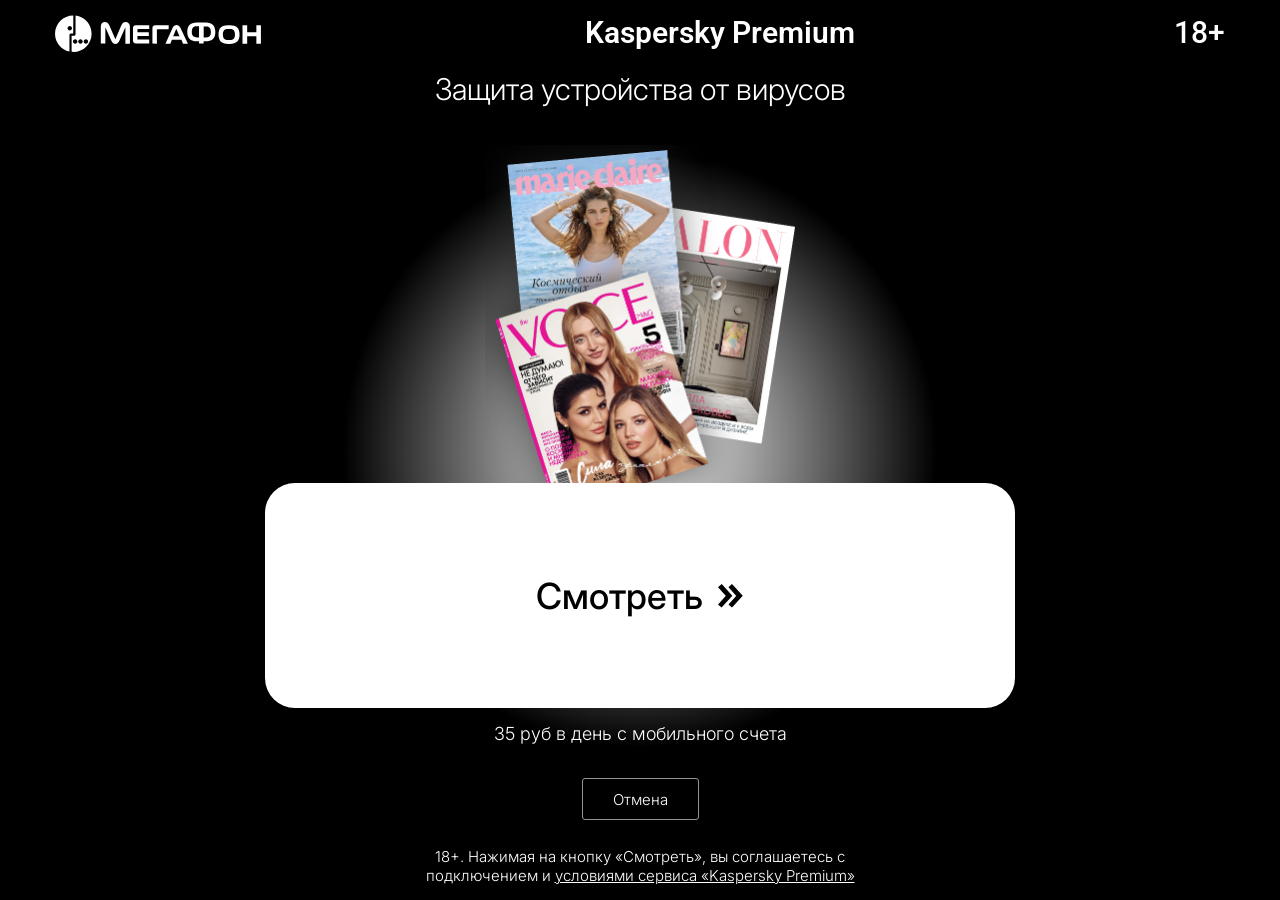
==== commit edf4d45f: "Add files via upload" ====
--- a/index.html
+++ b/index.html
@@ -1,286 +1,415 @@
-<!DOCTYPE html>
-<html lang="ru">
-  <head>
-    <meta charset="UTF-8">
-    <meta name="viewport" content="width=device-width, initial-scale=1.0">
-    <title>Мобильный киоск</title>
-    <link rel="stylesheet" href="css/style.css">
-    <style>
-      @import url("https://fonts.googleapis.com/css2?family=Roboto:wght@300;400;500;700&display=swap");
-
-* {
-  box-sizing: border-box;
-  margin: 0;
-  padding: 0;
-}
-
-html {
-  width: 100%;
-  height: 100%;
-  overflow: hidden;
-  background: linear-gradient(180deg, #010703 0%, #0d3f15 100%);
-}
-
-body {
-  display: flex;
-  justify-content: center;
-  font-family: "Roboto", sans-serif;
-  line-height: 1.5;
-  color: #fff;
-  -webkit-font-smoothing: antialiased;
-  -webkit-tap-highlight-color: transparent;
-  width: 100%;
-  height: 100%;
-  overflow: hidden;
-}
-
-.page {
-  --s: min(1vw, 1vh, 6.4px);
-  display: flex;
-  flex-direction: column;
-  width: 100%;
-  height: 100%;
-  max-width: 640px;
-  overflow: hidden;
-  padding: 1% 0;
-  align-items: center;
-}
-
-@media (orientation: landscape) {
-  .page {
-    --s: min(1vw, 1vh, 9.6px);
-    max-width: 960px;
-  }
-}
-
-
-.page__content {
-  display: flex;
-  flex-direction: column;
-  align-items: center;
-  justify-content: center;
-  flex: 1 1 0;
-  min-height: 0;
-  overflow: hidden;
-}
-
-.header {
-  display: flex;
-  justify-content: space-between;
-  align-items: center;
-  flex-shrink: 0;
-  padding: 1% 2%;
-  max-width: 640px;
-  width: 100%;
-}
-
-.header__logo {
-  display: block;
-  height: calc(5 * var(--s));
-  width: auto;
-  max-width: 40%;
-  object-fit: contain;
-}
-
-.header__age {
-  font-size: calc(3.5 * var(--s));
-  font-weight: 400;
-  line-height: 1;
-}
-
-.kiosk {
-  display: flex;
-  flex-direction: column;
-  align-items: center;
-  flex: 0 0 auto;
-  padding-top: 1%;
-  text-align: center;
-}
-
-.kiosk__icon {
-  display: block;
-  height: auto;
-  width: calc(11.25 * var(--s));
-  max-height: calc(12 * var(--s));
-  object-fit: contain;
-  margin-bottom: calc(1.5 * var(--s));
-}
-
-.kiosk__title {
-  font-size: calc(5.6 * var(--s));
-  font-weight: 700;
-  line-height: 1.15;
-  text-transform: uppercase;
-}
-
-.kiosk__subtitle {
-  margin-top: calc(1.25 * var(--s));
-  font-size: calc(3.5 * var(--s));
-  font-weight: 300;
-  line-height: 1.3;
-  text-transform: uppercase;
-}
-
-.magazines {
-  display: flex;
-  align-items: center;
-  justify-content: center;
-  flex: 1 1 0;
-  min-height: 0;
-  max-height: max-content;
-  width: 100%;
-}
-
-.magazines__img {
-  display: block;
-  width: auto;
-  height: auto;
-  max-width: 100%;
-  max-height: 100%;
-  object-fit: contain;
-  transform: translateY(5%);
-}
-
-.cta {
-  position: relative;
-  z-index: 4;
-  display: flex;
-  flex-direction: column;
-  align-items: center;
-  flex: 0 0 auto;
-  width: 100%;
-  margin: 0;
-  padding: 0 2%;
-}
-
-.cta__btn {
-  width: 100%;
-  height: calc(15 * var(--s));
-  font-size: calc(6 * var(--s));
-  font-family: inherit;
-  font-weight: 700;
-  line-height: 1;
-  color: #fff;
-  text-transform: uppercase;
-  background: #26b83b;
-  border: none;
-  cursor: pointer;
-  max-width: 640px;
-}
-
-.cta__price {
-  margin-top: calc(1.5 * var(--s));
-  font-size: calc(3.5 * var(--s));
-  font-weight: 400;
-  line-height: 1;
-  text-transform: uppercase;
-}
-
-.cta__cancel {
-  margin-top: calc(1.2 * var(--s));
-  font-size: calc(2.5 * var(--s));
-  font-weight: 400;
-  line-height: 1;
-  color: inherit;
-  text-decoration: underline;
-  opacity: 0.8;
-}
-
-.footer {
-  flex-shrink: 0;
-  padding: calc(2 * var(--s)) calc(3.75 * var(--s)) calc(0.6 * var(--s));
-}
-
-.footer__text {
-  font-size: calc(1.875 * var(--s));
-  font-weight: 300;
-  line-height: 1.5;
-  text-align: center;
-}
-
-.footer__link {
-  color: inherit;
-  text-decoration: underline;
-}
-
-
-@media (orientation: landscape) and  (min-aspect-ratio: 1.5/1) and (max-height: 479px)   {
-  .magazines {
-    display: none;
-  }
-  .cta {
-    margin-top: calc(6.2 * var(--s));;
-  } 
-} 
-
-@media (min-width: 960px) {
-  .kiosk__icon {
-    width: calc(6.5 * var(--s));
-    max-height: calc(8 * var(--s));
-  }
-
-  .kiosk__title {
-    font-size: calc(3.2 * var(--s));
-  }
-
-  .kiosk__subtitle {
-    font-size: calc(2.2 * var(--s));
-  }
-  .cta__btn {
-    height: calc(11 * var(--s));
-    font-size: calc(4.5 * var(--s));
-  }
-}
-
-
-/* Animation */
-/* .page {
-  --s: min(1vw, 1vh, 6.4px);
-  transition: --s 0.4s ease;
-}
-@media (orientation: landscape) {
-  .page {
-    --s: min(1vw, 1vh, 9.6px);
-  }
-}
-.cta__btn {
-  transition: height 0.4s ease, font-size 0.4s ease;
-} */
-    </style>
-  </head>
-  <body>
-    <div class="page">
-      <header class="header">
-        <img class="header__logo" src="images/logo-megafon.png" alt="Мегафон">
-        <span class="header__age">16+</span>
-      </header>
-
-
-      <div class="page__content">
-        <section class="kiosk">
-          <img class="kiosk__icon" src="images/logo-kiosk.png" alt="">
-          <h1 class="kiosk__title">Мобильный киоск</h1>
-          <p class="kiosk__subtitle">Лучшие журналы в одном клике</p>
-        </section>
-  
-        <section class="magazines">
-          <img class="magazines__img" src="images/magazines.png" alt="">
-        </section>
-  
-        <section class="cta">
-          <button class="cta__btn" type="button">Читать</button>
-          <p class="cta__price">50₽ в день</p>
-          <a class="cta__cancel" href="#">Отмена</a>
-        </section>
-      </div> 
-      
-      <footer class="footer">
-        <p class="footer__text">
-          Списание со счета мобильного телефона. Нажимая на кнопку «Читать», вы соглашаетесь с <br>
-          <a class="footer__link" href="#">условиями сервиса «Мобильный Киоск»</a>
-        </p>
-      </footer>
-
-    </div>
-  </body>
-</html>
+<!DOCTYPE html>
+<html lang="ru"><head>
+    <meta charset="UTF-8">
+    <meta name="viewport" content="width=device-width, initial-scale=1.0">
+    <link rel="preconnect" href="https://fonts.googleapis.com">
+    <link rel="preconnect" href="https://fonts.gstatic.com" crossorigin="">
+    <link href="https://fonts.googleapis.com/css2?family=Inter:ital,opsz,wght@0,14..32,100..900;1,14..32,100..900&amp;family=Roboto:ital,wght@0,100..900;1,100..900&amp;display=swap" rel="stylesheet">
+    <title>Megafon Киоск</title>
+    <style>
+      :root {
+        font-size: 9px;
+        font-size: clamp(6px, 3vmin, 14px);  
+        --container: 1200px;
+        --bgColor: #0d0d0d;
+        --logoMega-size: 11rem;
+        --logoText-size: 1.65rem;
+        /* --logoMega-color: #25c04b; */
+        --logoMega-color: #949494;
+        --btnWrapper-size: 10px;
+        --footerWrapper-size: 1rem;
+      }
+
+      * {
+        margin: 0;
+        padding: 0;
+        -webkit-box-sizing: border-box;
+        box-sizing: border-box;
+      }
+
+      body {
+        display: flex;
+        flex-direction: column;
+        width: 100%;
+        height: calc(var(--vh, 1vh) * 100);
+        height: 100dvh;
+        position: fixed;
+        overflow: hidden;
+      }
+
+      .bg {
+        width: 100%;
+        height: 100%;
+        position: fixed;
+        top: 0;
+        left: 0;
+        background: radial-gradient(circle, rgba(255, 255, 255, 1) 0%, rgba(0, 0, 0, 1) 38%);
+        z-index: -1;
+      }
+
+      .header {
+        width: 100%;
+        padding-top: 1rem;
+        padding-bottom: 1rem;
+      }
+
+      .headerWrapper {
+        display: flex;
+        justify-content: space-between;
+        align-items: flex-start;
+      }
+
+      .container {
+        width: 100%;
+        max-width: var(--container);
+        margin-left: auto;
+        margin-right: auto;
+        padding-left: 1rem;
+        padding-right: 1rem;
+      }
+
+      .logoMega {
+        width: var(--logoMega-size);
+      }
+
+      .logoMega svg path,
+      .logoMega svg polygon {
+        fill: rgba(255, 255, 255, 1);
+      }
+
+      .logoText {
+        font-size: var(--logoText-size);
+        font-family: "Roboto", sans-serif;
+        color: rgba(255, 255, 255, 1);
+        font-weight: 600;
+      }
+
+      .logoAge {
+        font-size: var(--logoText-size);
+        font-family: "Roboto", sans-serif;
+        color: rgba(255, 255, 255, 1);
+        font-weight: 500;
+      }
+
+      .main {
+        width: 100%;
+        flex: 1;
+        min-height: 0;
+        margin-bottom: auto;
+      }
+
+      .mainText {
+        font-size: 1.4rem;
+        color: rgba(255, 255, 255, 1);
+        margin-bottom: 0.5rem;
+        font-family: "Inter", sans-serif;
+        /* text-transform: uppercase; */
+        font-weight: 300;
+      }
+
+      .mainWrapper {
+        display: flex;
+        flex-direction: column;
+        justify-content: center;
+        align-items: center;
+        width: 100%;
+        height: 95%;
+      }
+
+      .mainImg {
+  width: 100%;
+  flex: 1 1 auto;          /* не растягивается, но может сжиматься, если задать flex-shrink */
+  flex-shrink: 1;          /* разрешаем сжатие при нехватке места */
+  min-height: 0;           /* важно для flex-сжатия */
+  max-height: max-content;       /* дополнительный предел (можно подстроить) */
+  margin: 0 auto;
+  display: flex;
+  justify-content: center;
+  align-items: center;     /* центрируем изображение внутри */
+  overflow: hidden;        /* обрезаем, если что-то вылезает */
+}
+
+.mainImg img {
+  display: block;
+  width: auto;
+  height: 100%;            /* теперь высота привязана к родителю */
+  max-width: 100%;         /* не шире родителя */
+  object-fit: contain;     /* сохраняем пропорции, вписывая в контейнер */
+  transform: translateY(2rem);
+}
+
+      .btnWrapper {
+        display: flex;
+        flex-direction: column;
+        justify-content: center;
+        align-items: center;
+        width: 100%;
+        max-width: 30rem;
+        font-size: var(--btnWrapper-size);
+      }
+
+      .btn {
+        display: flex;
+        justify-content: center;
+        align-items: center;
+        width: 100%;
+        /* height: 30em; */
+        height: 12rem;
+        background-color: white;
+        border-radius: 2rem;
+        text-decoration: none;
+      }
+
+      .btn span {
+        display: flex;
+        align-items: center;
+        font-size: 2.4rem;
+        font-family: "Inter", sans-serif;
+        cursor: pointer;
+        font-weight: 500;
+        color: black;
+      }
+
+      .btn span svg {
+        width: 1.7rem;
+        margin-left: 1rem;
+      }
+
+      .price {
+        font-size: 1.2rem;
+        font-weight: 300;
+        font-family: "Inter", sans-serif;
+        color: rgba(255, 255, 255, 1);
+        text-align: center;
+        padding-top: 1rem;
+        padding-bottom: 1rem;
+        margin-bottom: 2rem;
+      }
+
+      .cancelWrapper {
+        font-size: 1rem;
+      }
+
+      .cancel {
+        font-size: 1rem;
+        font-weight: 300;
+        font-family: "Inter", sans-serif;
+        padding: 0.7rem 2rem;
+        background-color: #f1efef00;
+        border: 0.7px solid #949494;
+        color: rgba(255, 255, 255, 1);
+        border-radius: 3px;
+        text-decoration: none;
+      }
+
+      .footer {
+        width: 100%;
+        padding-bottom: 1rem;
+        font-size: var(--footerWrapper-size);
+        font-weight: 300;
+        font-family: "Inter", sans-serif;
+      }
+
+      .footerWrapper {
+        color: rgba(255, 255, 255, 1);
+        text-align: center;
+      }
+      .footerWrapper span a {
+        color: rgba(255, 255, 255, 1);
+        cursor: pointer;
+      }
+
+
+      @media (min-width: 400px) {
+        :root {
+          --logoMega-size: 11rem;
+          --logoText-size: 1.65rem;
+        }
+      }
+
+      @media (min-width: 400px) and (min-height: 750px){
+        .btn {
+            height: 11.5rem;
+        }
+      }
+
+      @media (min-width: 500px) and (max-height: 960px) {
+        :root {
+          font-size: 14px;
+          font-size: clamp(6px, 3.5vmin, 15px); 
+        }
+      }
+
+      @media (min-width: 500px) and (max-height: 770px) {
+        :root {
+          font-size: 12px;
+          font-size: clamp(6px, 3vmin, 15px); 
+        }
+      }
+
+      @media (min-width: 500px) and (max-height: 720px) {
+        :root {
+          font-size: 10px;
+          font-size: clamp(6px, 3vmin, 14px); 
+        }
+      }
+
+      @media (min-width: 640px) {
+        :root {
+          --logoMega-size: 14rem;
+          --logoText-size: 2rem;
+        }
+        .mainText{
+          font-size: 2rem;
+        }
+        .btnWrapper{
+            max-width: 50rem;
+        }
+        .btn {
+          height: 15rem;
+        }
+      }
+
+      @media (min-width: 640px) and (min-height: 960px) {
+        :root {
+          font-size: 16px;
+          font-size: clamp(6px, 4vmin, 16px); 
+        }
+        .btn {
+          height: 15rem;
+        }
+      }
+
+      @media (max-height: 650px) {
+        .btn {
+          height: 10rem;
+        }
+      }
+
+      @media (max-height: 560px) {
+        .btn {
+          height: 8rem;
+        }
+        .price {
+          margin-bottom: 1rem;
+        }
+      }
+
+      @media (max-height: 500px) {
+        .btn {
+          height: 7rem;
+        }
+      }
+
+      @media (max-height: 400px) {
+        .mainImg{
+          display: none;
+        }
+      }
+
+      @media (max-height: 300px) {
+        :root {
+            font-size: 2.5vh;
+            font-size: clamp(1px, 2.5vmin, 10px); 
+        }
+      }
+      @media (max-width: 310px) {
+        :root {
+            font-size: 2.5vw;
+            font-size: clamp(1px, 2.5vmin, 10px); 
+        }
+      }
+    </style>
+  </head>
+
+  <body>
+    <div class="bg"></div>
+    <header class="header">
+      <div class="container headerWrapper">
+        <div class="logoMega">
+          <svg version="1.1" id="Layer_1" xmlns="http://www.w3.org/2000/svg" xmlns:xlink="http://www.w3.org/1999/xlink" x="0px" y="0px" viewBox="0 0 310 55" enable-background="new 0 0 304 55" xml:space="preserve">
+            <g id="Page-1">
+              <g id="megafon-logo-green">
+                <g id="Group">
+                  <path id="Shape" d="M30.3,0.7v27.8l0,0l0,0c0,1.3-1,2.2-2.2,2.2h-3.3l0,0c-0.2,0-0.3,0.2-0.3,0.3v23.3
+                c0.8,0,1.6,0.2,2.5,0.2c14.9,0,27-12.1,27-27C54,13.8,43.7,2.3,30.3,0.7z M29.7,42.3c-1.9,0-3.3-1.6-3.3-3.3
+                c0-1.9,1.6-3.3,3.3-3.3c1.9,0,3.3,1.6,3.3,3.3C33.2,40.8,31.6,42.3,29.7,42.3z M37.6,42.3c-1.9,0-3.3-1.6-3.3-3.3
+                c0-1.9,1.6-3.3,3.3-3.3c1.9,0,3.3,1.6,3.3,3.3S39.6,42.3,37.6,42.3z M45.6,42.3c-1.9,0-3.3-1.6-3.3-3.3c0-1.9,1.6-3.3,3.3-3.3
+                c1.9,0,3.3,1.6,3.3,3.3S47.5,42.3,45.6,42.3z"></path>
+                  <path id="Shape_1_" d="M27,0.6c-14.9,0-27,12.1-27,27c0,13.1,9.1,23.8,21.3,26.3V29.6l0,0c0-1.1,1-2,2-2.2l0,0
+                h1.1h2.2c0.2,0,0.3-0.2,0.3-0.3L27,0.6L27,0.6z M21.8,22.8c-1.9,0-3.3-1.6-3.3-3.3c0-1.9,1.6-3.3,3.3-3.3c1.9,0,3.3,1.6,3.3,3.3
+                S23.6,22.8,21.8,22.8z"></path>
+                </g>
+                <g id="Group_1_" transform="translate(67.000000, 10.000000)">
+                  <polygon id="Shape_2_" points="230.3,5.3 230.3,15.5 216.7,15.5 216.7,5.3 209.8,5.3 209.8,32.3 216.7,32.3
+                216.7,21.4 230.3,21.4 230.3,32.3 237,32.3 237,5.3 			"></polygon>
+                  <path id="Shape_3_" d="M117.9,8.4c-1.1-2.4-3.3-3.7-5.5-3.7l0,0l0,0l0,0c-2.2,0-4.5,1.3-5.5,3.7L96,32.4h7.2
+                l2.4-5.7h14l2.4,5.7h7.2L117.9,8.4z M107.5,21.3l4.1-9.9c0.2-0.3,0.3-0.3,0.5-0.3l0,0l0,0c0.2,0,0.5,0,0.5,0.3l4.1,9.9H107.5z"></path>
+                  <path id="Shape_4_" d="M37.5,0.5c-3.2,0-5.2,1.7-6.7,5.1l-8.7,20.3L13.3,5.5c-1.4-3.3-3.5-5.1-6.7-5.1
+                c-3,0-6,2-6,6.7v25.1h6.7V8l8.9,20.1c1.1,2.9,3.2,4.6,5.9,4.6l0,0l0,0l0,0l0,0c2.9,0,4.8-1.7,5.9-4.6L36.9,8v24.5h6.7V7.4
+                C43.5,2.7,40.5,0.5,37.5,0.5z"></path>
+                  <path id="Shape_5_" d="M55.4,26.6c-0.3,0-0.7-0.3-0.7-0.7v-4.8h16.8v-5.5H54.7v-4.1c0-0.3,0.3-0.7,0.7-0.7h16.7
+                V5.1h-20c-2.4,0-4,1.9-4,4V28c0,2,1.7,4,4,4h20v-5.7H55.4V26.6L55.4,26.6z"></path>
+                  <path id="Shape_6_" d="M83.4,32.3V11.7c0-0.3,0.3-0.7,0.7-0.7h16.7V5.3h-20c-2.4,0-4,1.9-4,4v22.9L83.4,32.3
+                L83.4,32.3L83.4,32.3z"></path>
+                  <path id="Shape_7_" d="M205.4,18.9c0-9.4-4.1-13.8-14.3-13.8h-2.4c-10.2,0-14.3,4.5-14.3,13.8l0,0
+                c0,9.2,4.1,13.8,14.3,13.8h2.2C201.3,32.5,205.4,28.1,205.4,18.9L205.4,18.9z M190.9,27h-2.2c-5.5,0-7.8-2.5-7.8-8.1l0,0
+                c0-5.4,1.9-8.1,7.8-8.1h2.2c5.7,0,7.8,2.7,7.8,8.1l0,0C198.7,24.4,196.6,27,190.9,27z"></path>
+                  <path id="Shape_8_" d="M155.7,1.1h-13.4c-10,0-14,5.1-14,13.8c0,1.4,0.2,2.7,0.3,3.8c1.1,6.2,4.8,10,14.1,10h3
+                v3.5h6.7v-3.5h2.9c9.4,0,13.1-3.8,14.1-10c0.2-1.1,0.3-2.4,0.3-3.8C169.6,6.2,165.5,1.1,155.7,1.1z M145.5,23.1h-3
+                c-4.6,0-6.2-1.7-7.2-4.5c-0.3-1-0.3-2.4-0.3-3.8c0-5.7,2.7-8.1,6.5-8.1h4.1v16.4H145.5L145.5,23.1z M162.7,18.9
+                c-1,2.7-2.7,4.5-7.2,4.5h-3V6.9h4.1c3.8,0,6.5,2.4,6.5,8.1C163,16.5,163,17.7,162.7,18.9z"></path>
+                </g>
+              </g>
+            </g>
+          </svg>
+        </div>
+        <div class="logoText">Kaspersky Premium</div>
+        <div class="logoAge">18+</div>
+      </div>
+    </header>
+    <main class="main">
+      <div class="container mainWrapper">
+        <div class="mainText">
+          <p>Защита устройства от вирусов</p>
+        </div>
+
+         <div class="mainImg">
+            <img src="[data-uri]